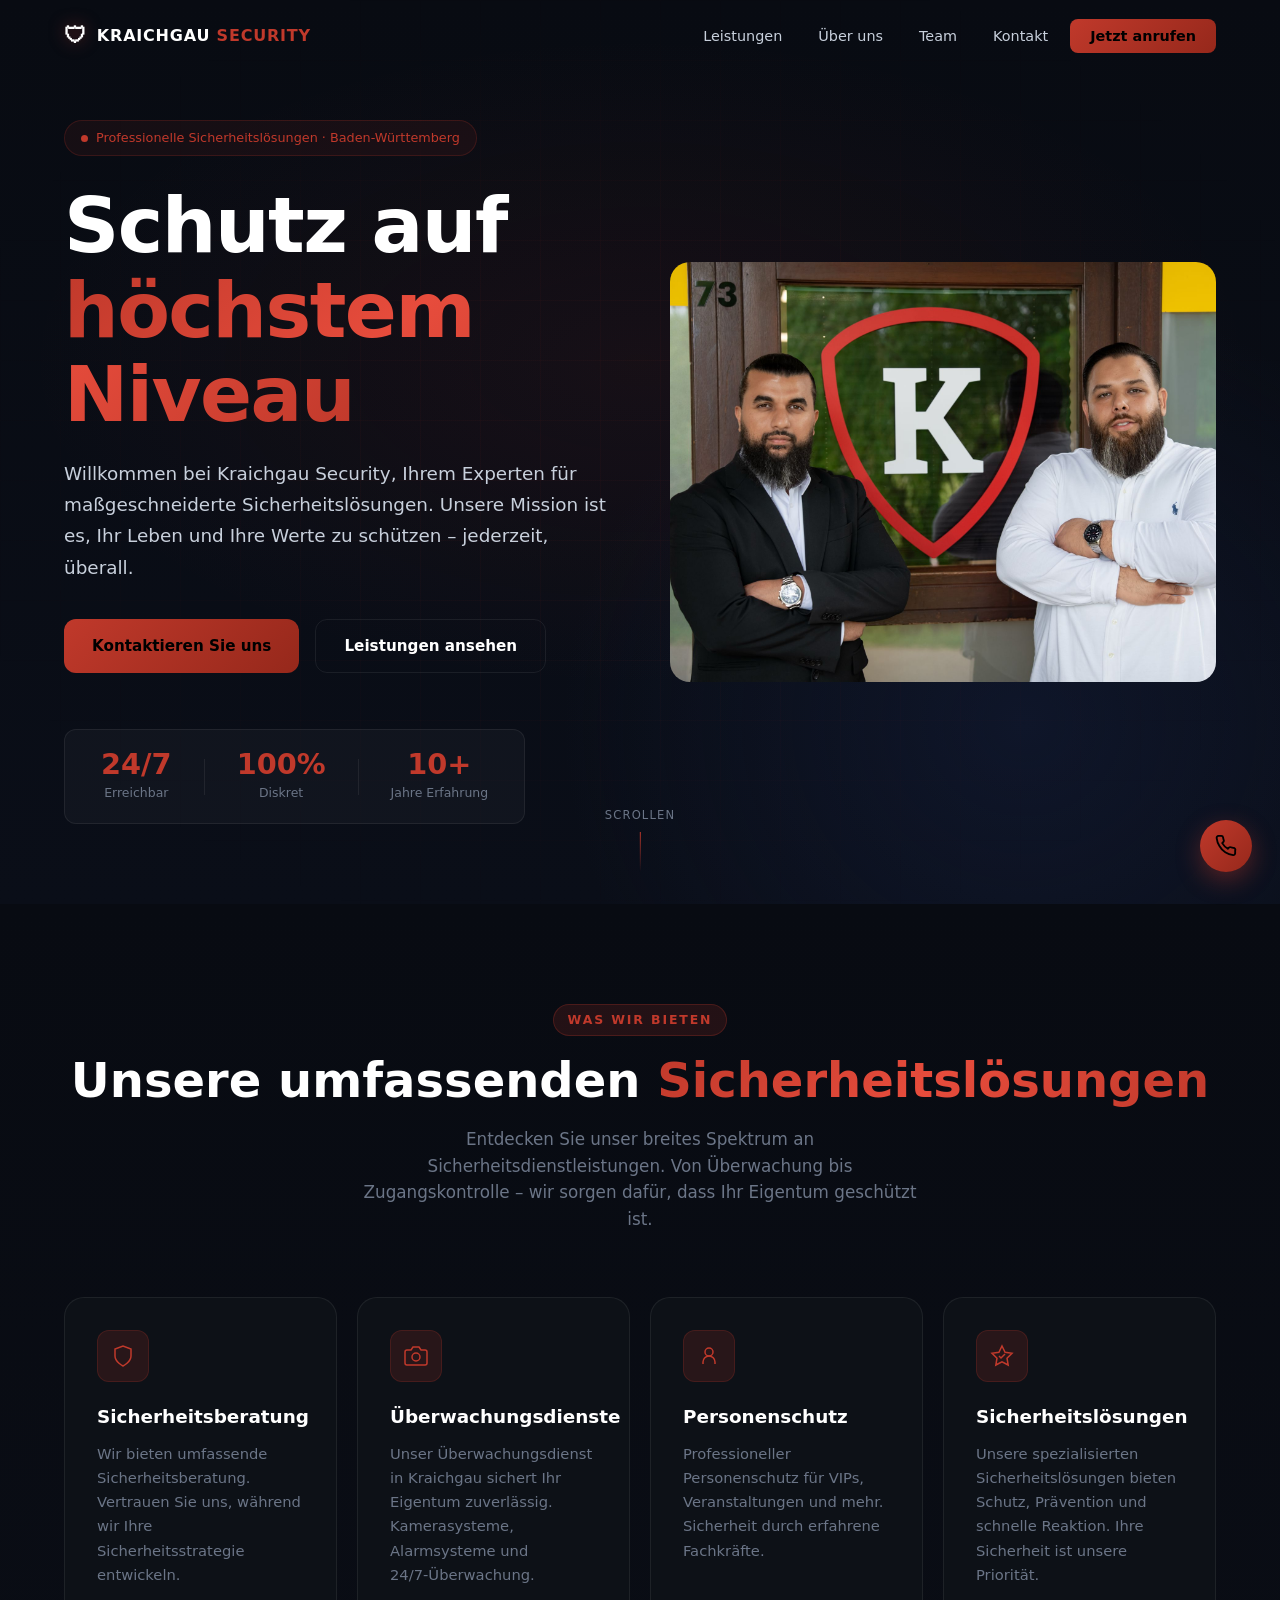
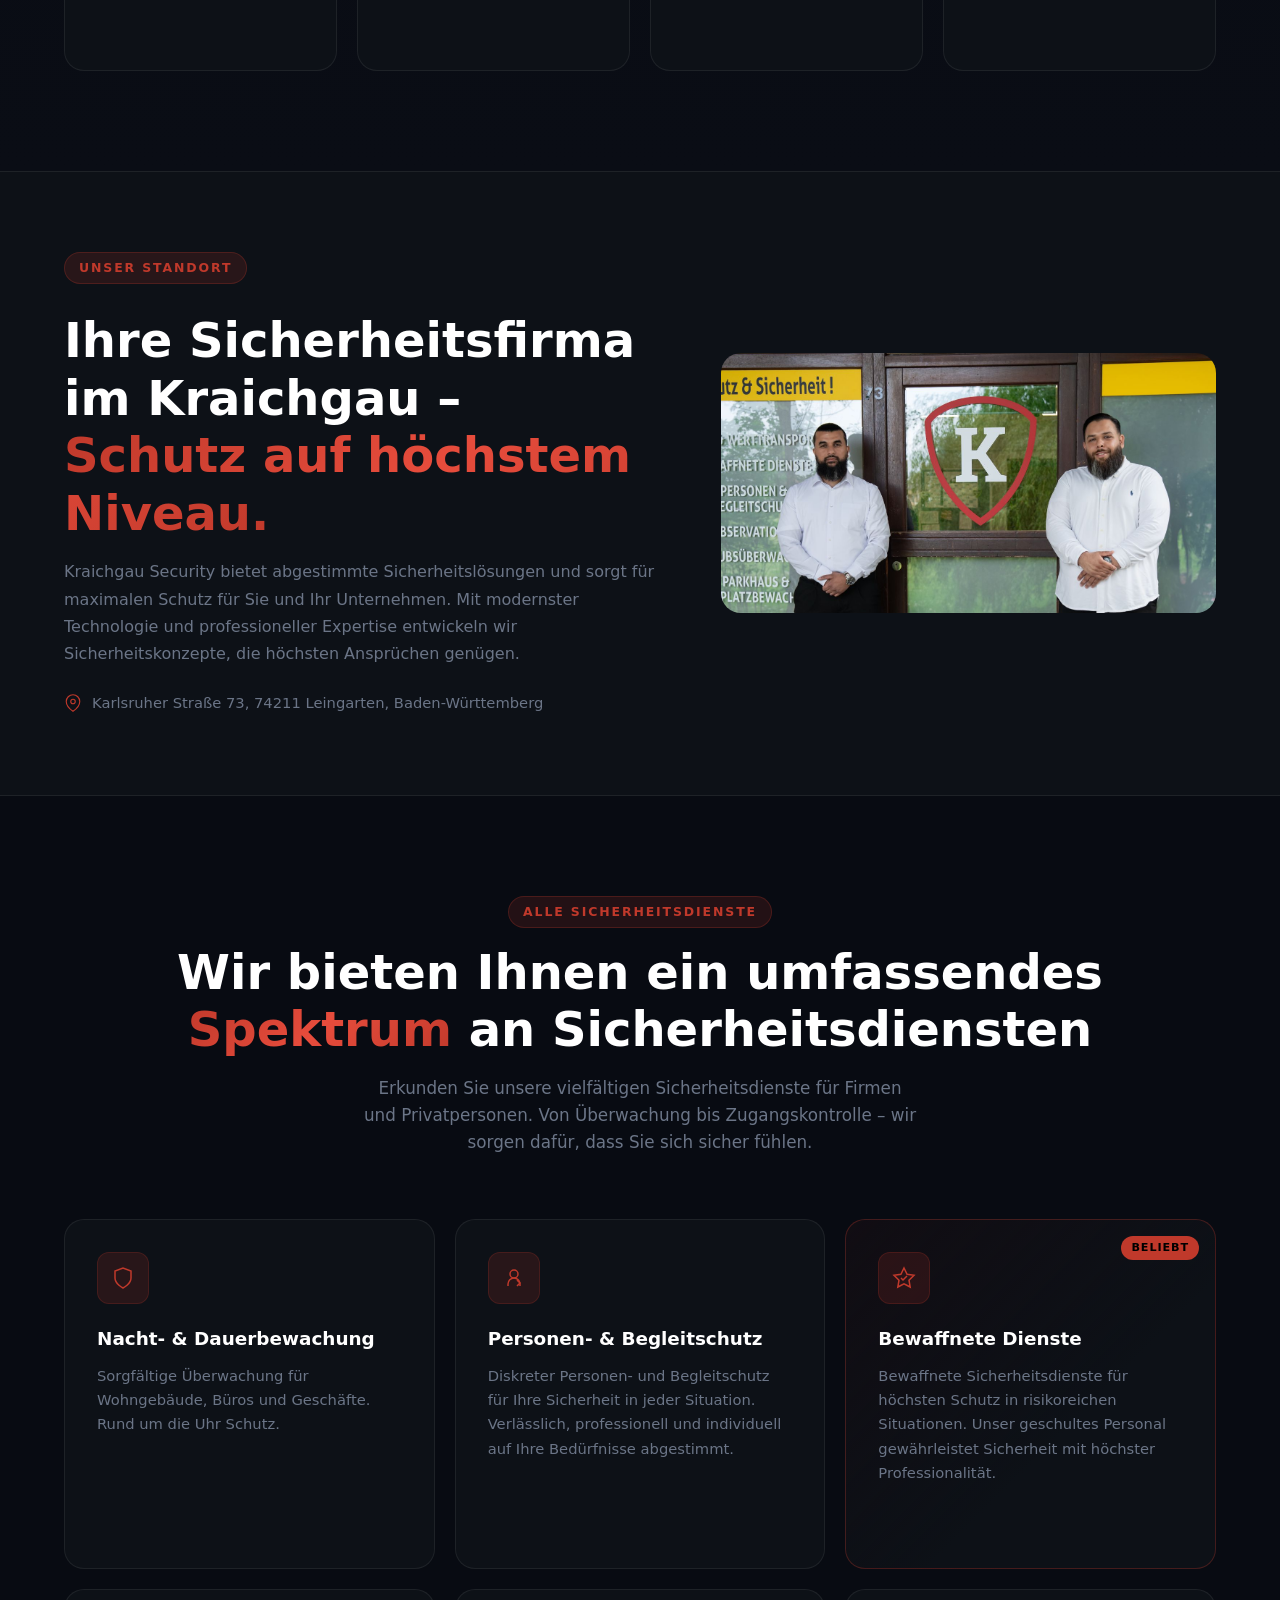
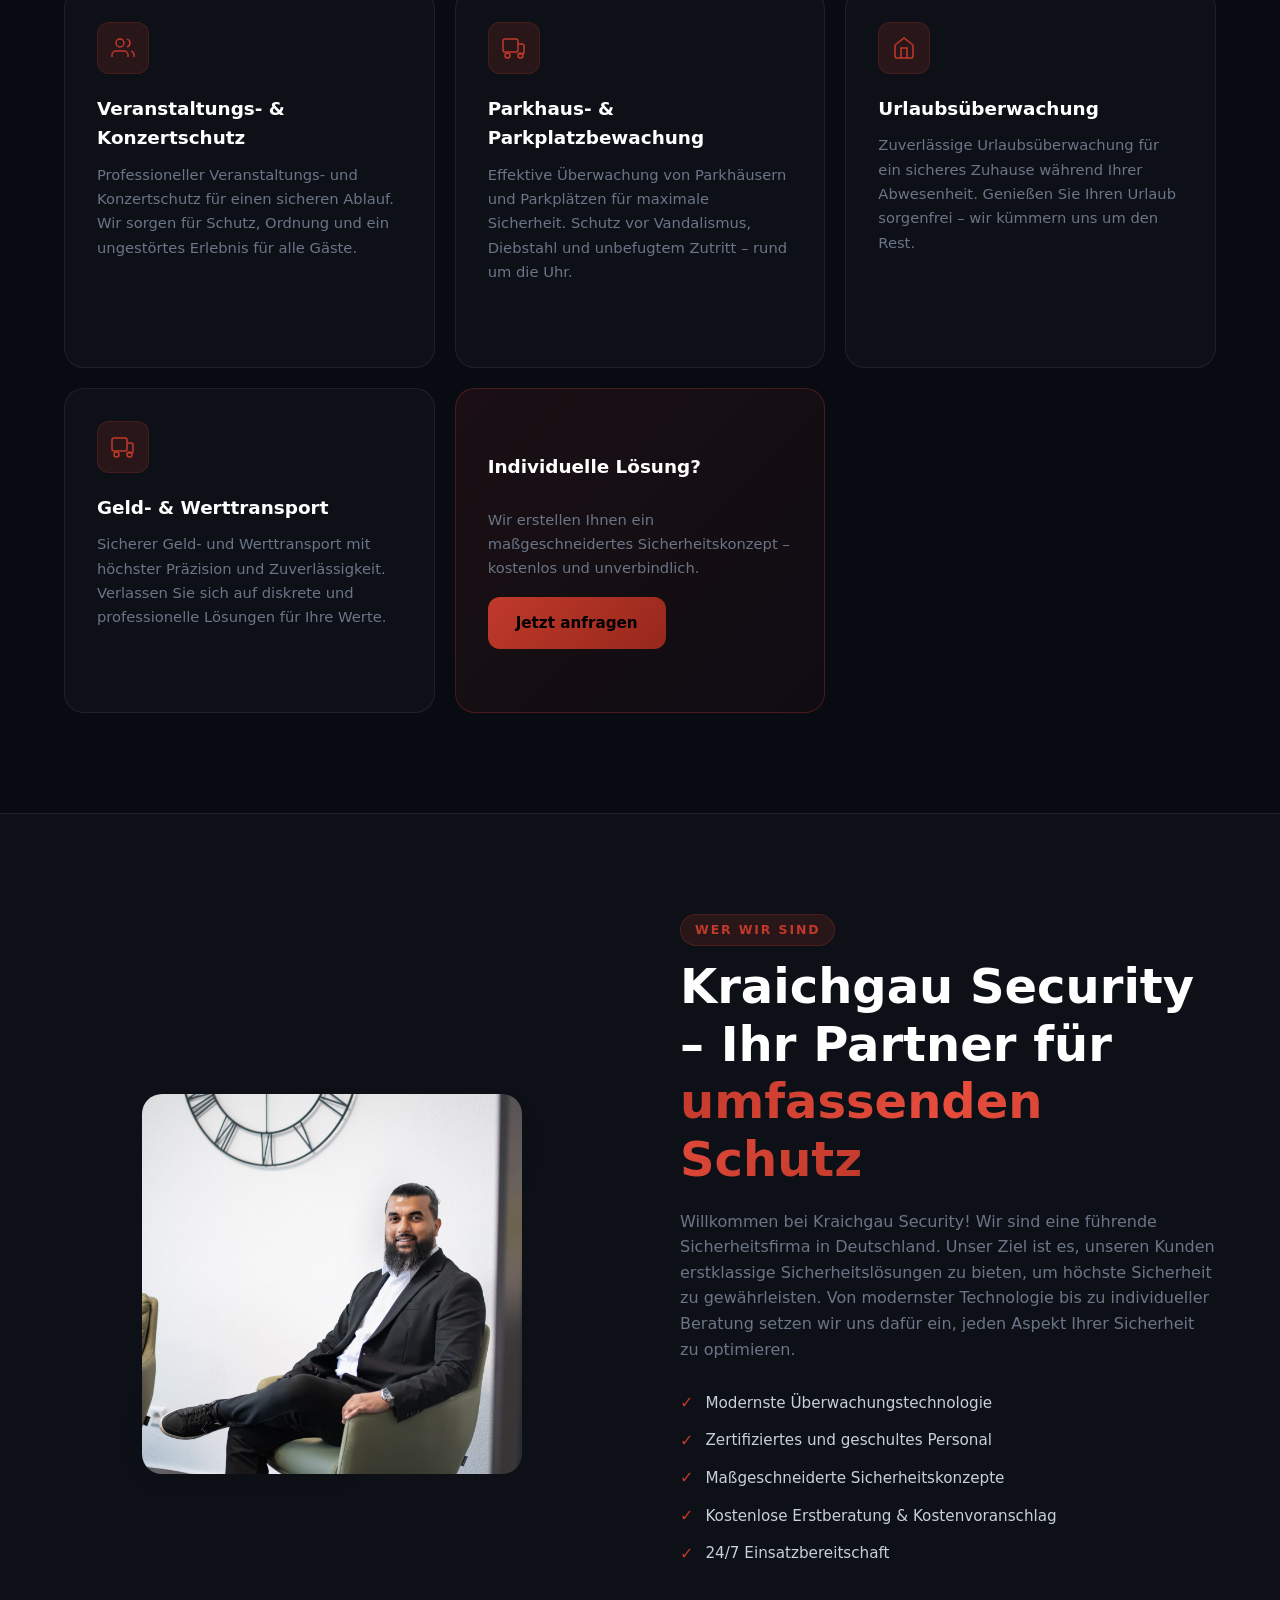
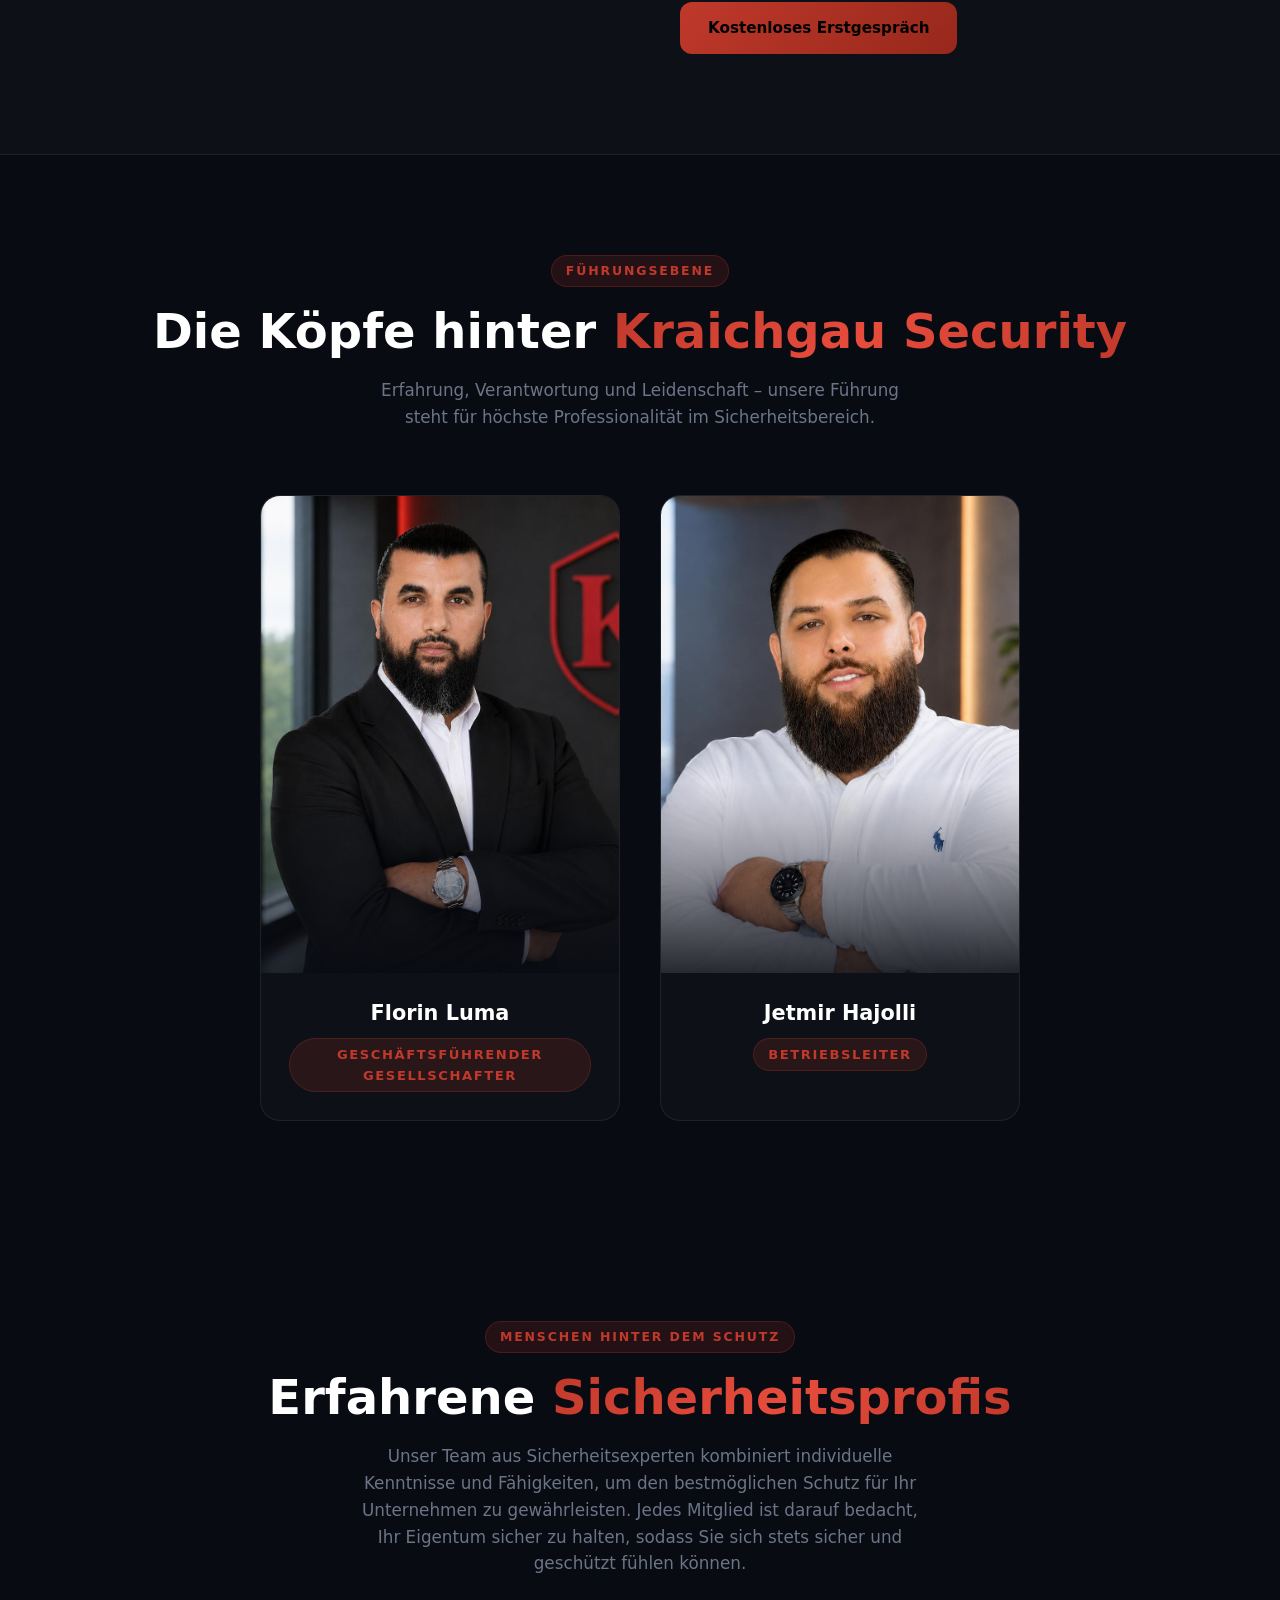
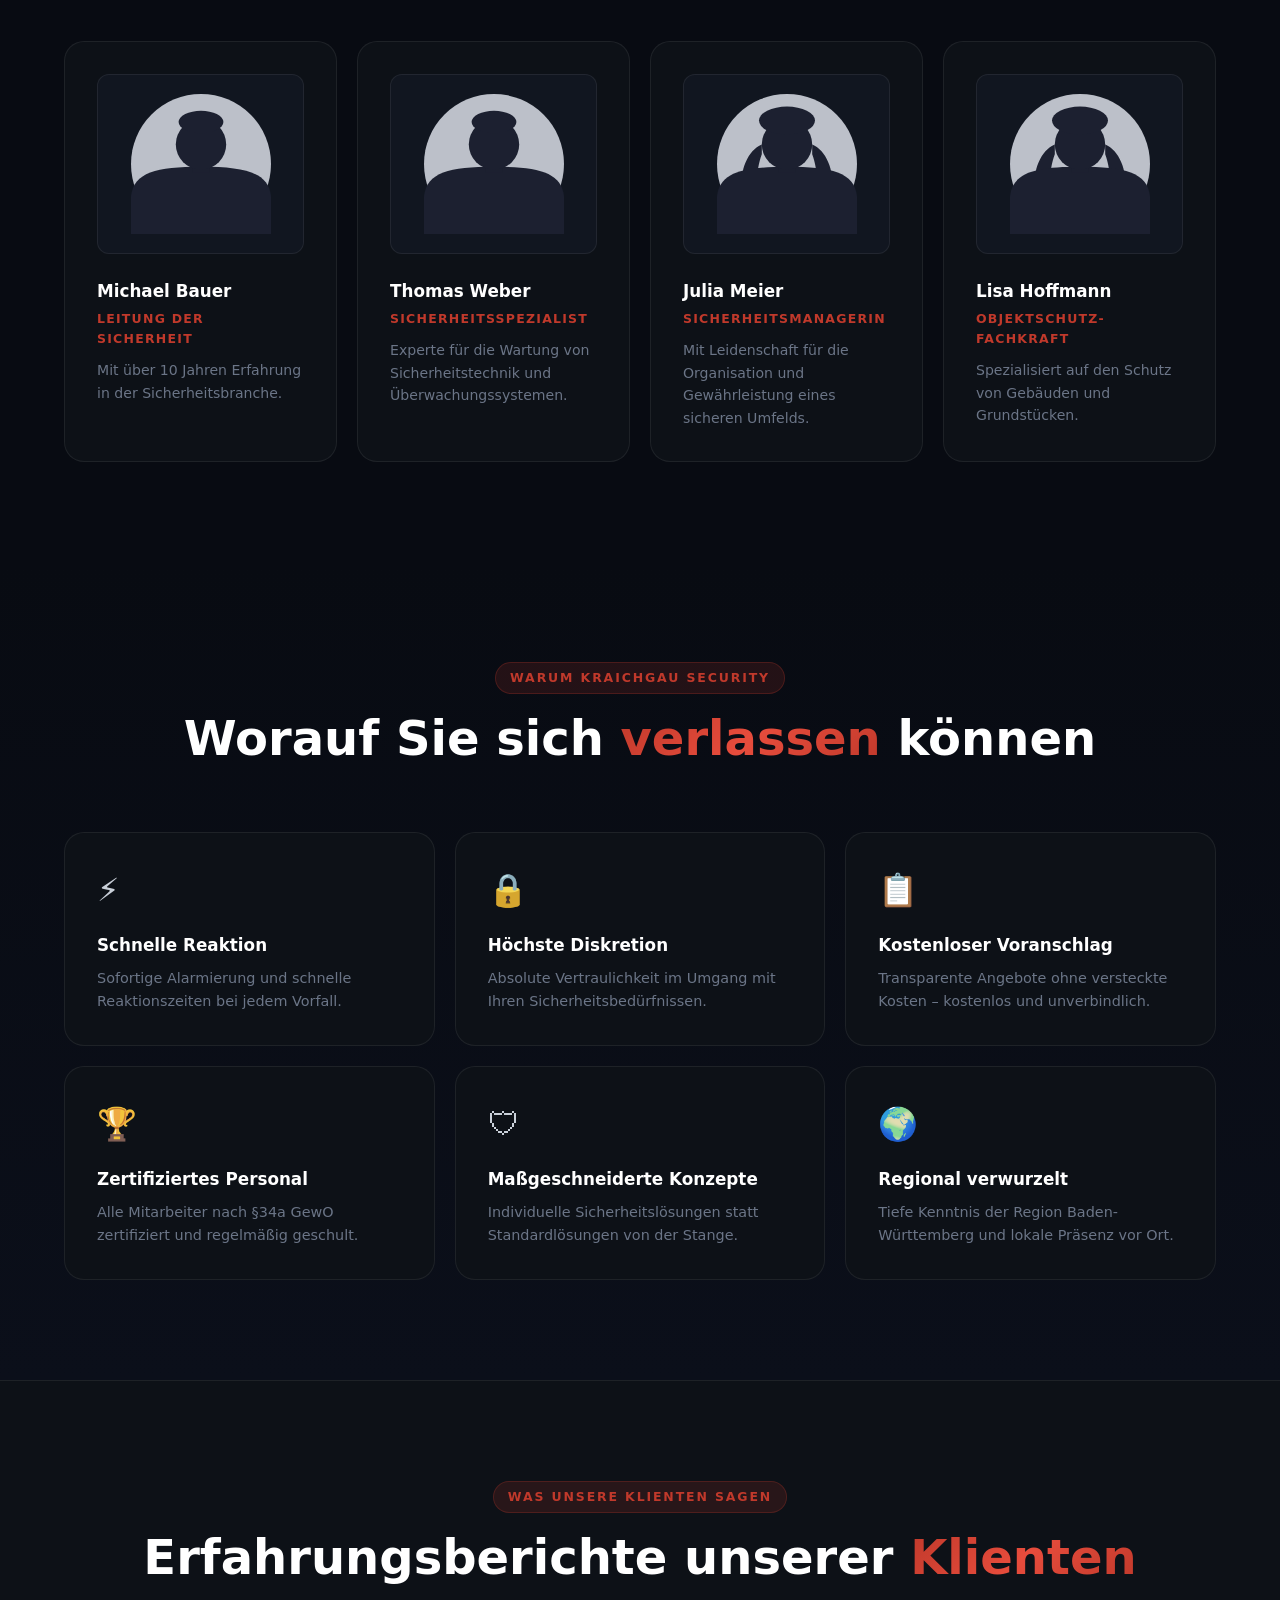
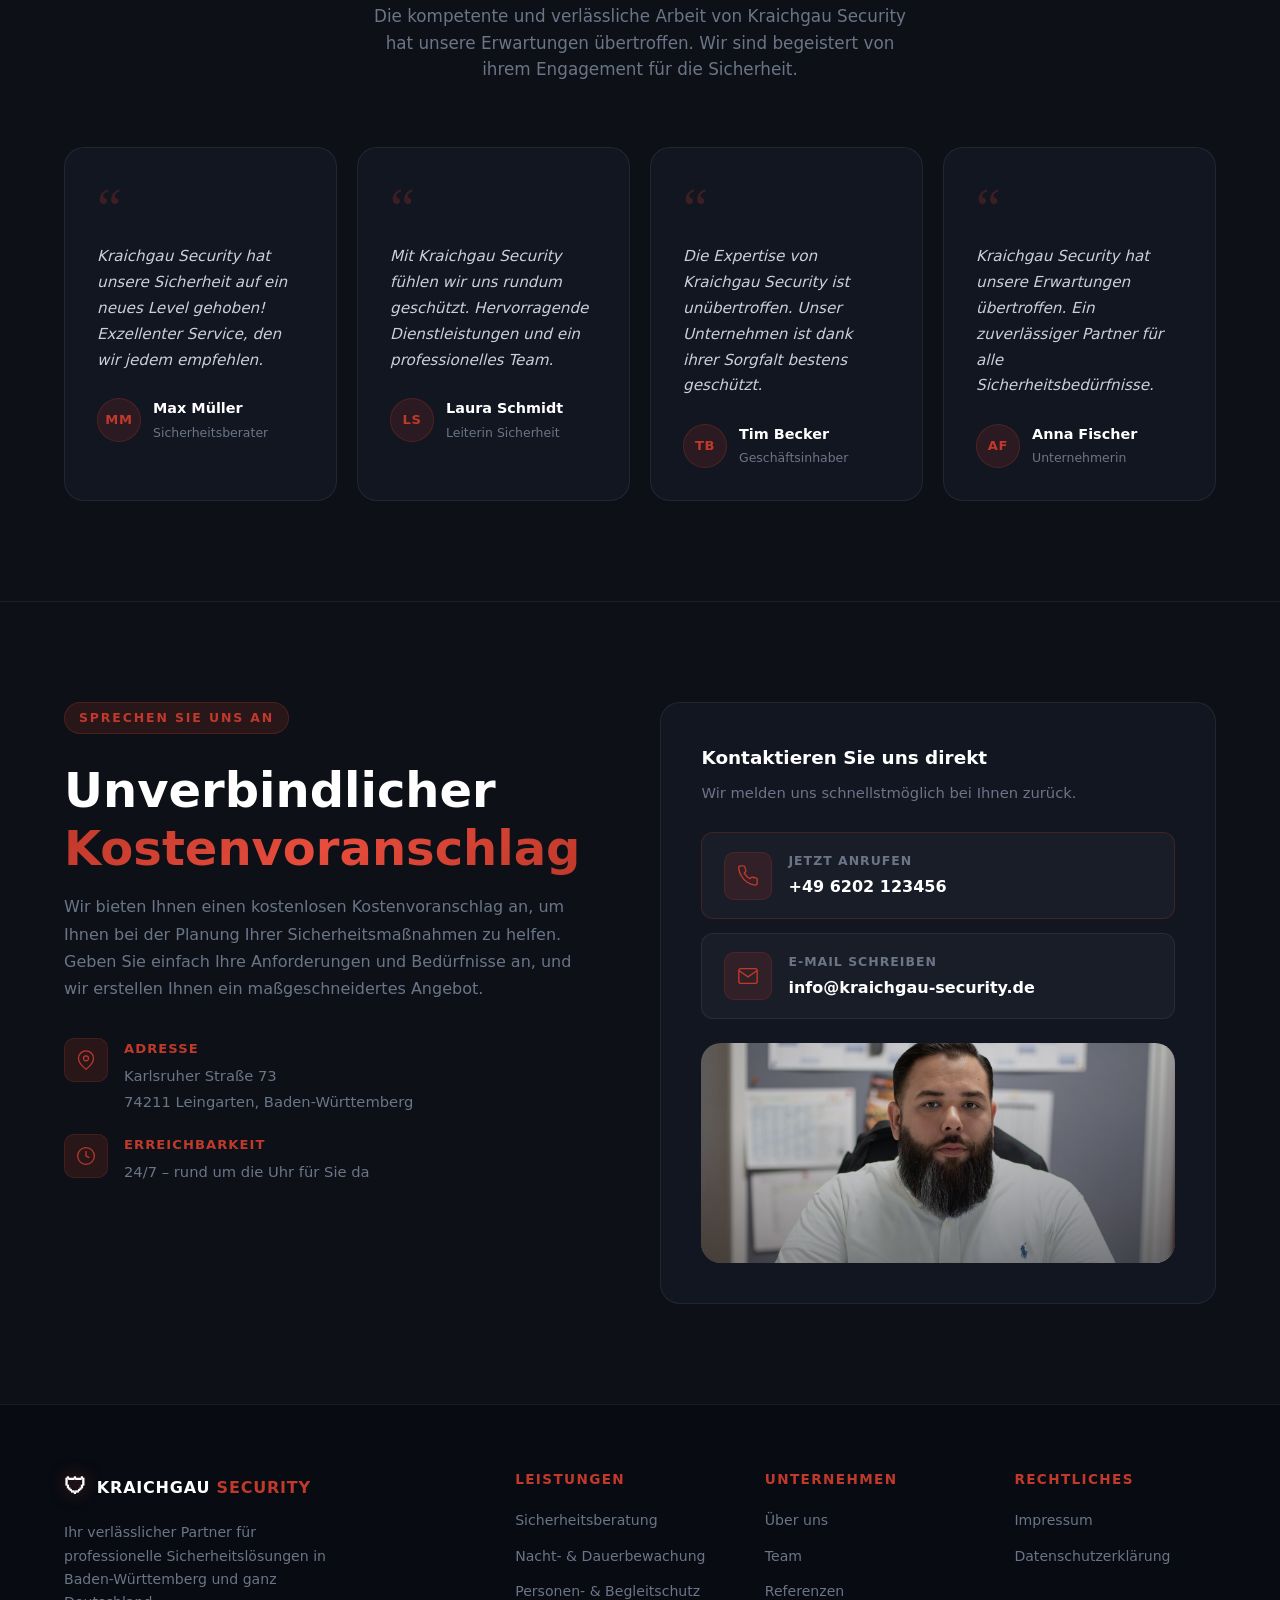
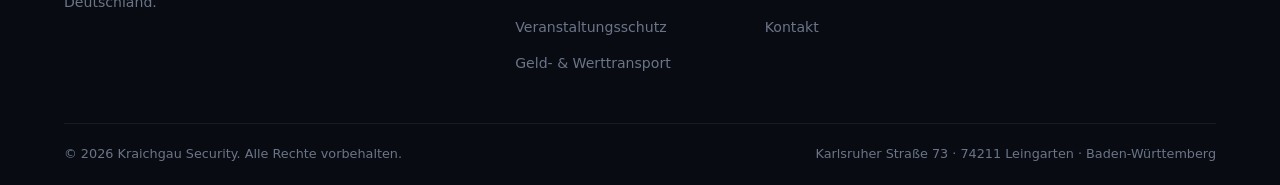
==== index.html @ 7a4d7d19 "Führungsebene-Sektion mit Fotos von Florin Luma und Jetmir Hajolli hinzugefügt Neue Sektion zwischen" ====
<!DOCTYPE html>
<html lang="de">
<head>
  <meta charset="UTF-8" />
  <meta name="viewport" content="width=device-width, initial-scale=1.0" />
  <meta name="description" content="Kraichgau Security – Schutz auf höchstem Niveau. Professionelle Sicherheitslösungen für Unternehmen, Privatpersonen und öffentliche Einrichtungen in Baden-Württemberg." />
  <title>Kraichgau Security | Schutz auf höchstem Niveau</title>
  <link rel="stylesheet" href="style.css?v=2" />
</head>
<body>

  <!-- NAV -->
  <nav id="navbar">
    <div class="nav-inner">
      <a href="#hero" class="logo">
        <span class="logo-icon">🛡</span>
        <span class="logo-text">KRAICHGAU <strong>SECURITY</strong></span>
      </a>
      <ul class="nav-links">
        <li><a href="#leistungen">Leistungen</a></li>
        <li><a href="#ueber">Über uns</a></li>
        <li><a href="#team">Team</a></li>
        <li><a href="#kontakt">Kontakt</a></li>
        <li><a href="tel:+496202123456" class="nav-cta">Jetzt anrufen</a></li>
      </ul>
      <button class="burger" id="burger" aria-label="Menü öffnen">
        <span></span><span></span><span></span>
      </button>
    </div>
    <div class="mobile-menu" id="mobileMenu">
      <a href="#leistungen">Leistungen</a>
      <a href="#ueber">Über uns</a>
      <a href="#team">Team</a>
      <a href="#kontakt">Kontakt</a>
      <a href="tel:+496202123456" class="nav-cta">Jetzt anrufen</a>
    </div>
  </nav>

  <!-- HERO -->
  <section id="hero">
    <div class="hero-bg">
      <div class="hero-overlay"></div>
      <div class="hero-grid"></div>
    </div>
    <div class="hero-layout">
      <div class="hero-content">
        <div class="hero-badge">
          <span class="badge-dot"></span>
          Professionelle Sicherheitslösungen · Baden-Württemberg
        </div>
        <h1>Schutz auf<br /><span class="gradient-text">höchstem Niveau</span></h1>
        <p class="hero-sub">
          Willkommen bei Kraichgau Security, Ihrem Experten für maßgeschneiderte Sicherheitslösungen.
          Unsere Mission ist es, Ihr Leben und Ihre Werte zu schützen – jederzeit, überall.
        </p>
        <div class="hero-buttons">
          <a href="tel:+496202123456" class="btn-primary">Kontaktieren Sie uns</a>
          <a href="#leistungen" class="btn-ghost">Leistungen ansehen</a>
        </div>
        <div class="hero-stats">
          <div class="stat">
            <span class="stat-num">24/7</span>
            <span class="stat-label">Erreichbar</span>
          </div>
          <div class="stat-divider"></div>
          <div class="stat">
            <span class="stat-num">100%</span>
            <span class="stat-label">Diskret</span>
          </div>
          <div class="stat-divider"></div>
          <div class="stat">
            <span class="stat-num">10+</span>
            <span class="stat-label">Jahre Erfahrung</span>
          </div>
        </div>
      </div>
      <div class="hero-visual">
        <div class="hero-img-frame">
          <img src="bilder/WhatsApp%20Image%202026-05-30%20at%2012.42.10.jpeg" alt="Kraichgau Security Geschäftsführer" class="hero-img-real">
        </div>
      </div>
    </div>
    <div class="scroll-indicator">
      <span>Scrollen</span>
      <div class="scroll-line"></div>
    </div>
  </section>

  <!-- LEISTUNGEN ÜBERSICHT -->
  <section id="leistungen">
    <div class="container">
      <div class="section-header">
        <span class="section-tag">Was wir bieten</span>
        <h2>Unsere umfassenden <span class="gradient-text">Sicherheitslösungen</span></h2>
        <p>Entdecken Sie unser breites Spektrum an Sicherheitsdienstleistungen. Von Überwachung bis Zugangskontrolle – wir sorgen dafür, dass Ihr Eigentum geschützt ist.</p>
      </div>
      <div class="services-grid services-grid-4">

        <div class="service-card" data-delay="0">
          <div class="service-icon-wrap">
            <svg viewBox="0 0 24 24" fill="none" stroke="currentColor" stroke-width="1.5"><path d="M12 22s8-4 8-10V5l-8-3-8 3v7c0 6 8 10 8 10z"/></svg>
          </div>
          <h3>Sicherheitsberatung</h3>
          <p>Wir bieten umfassende Sicherheitsberatung. Vertrauen Sie uns, während wir Ihre Sicherheitsstrategie entwickeln.</p>
          <div class="service-arrow">→</div>
        </div>

        <div class="service-card" data-delay="100">
          <div class="service-icon-wrap">
            <svg viewBox="0 0 24 24" fill="none" stroke="currentColor" stroke-width="1.5"><path d="M23 19a2 2 0 01-2 2H3a2 2 0 01-2-2V8a2 2 0 012-2h4l2-3h6l2 3h4a2 2 0 012 2z"/><circle cx="12" cy="13" r="4"/></svg>
          </div>
          <h3>Überwachungsdienste</h3>
          <p>Unser Überwachungsdienst in Kraichgau sichert Ihr Eigentum zuverlässig. Kamerasysteme, Alarmsysteme und 24/7-Überwachung.</p>
          <div class="service-arrow">→</div>
        </div>

        <div class="service-card" data-delay="200">
          <div class="service-icon-wrap">
            <svg viewBox="0 0 24 24" fill="none" stroke="currentColor" stroke-width="1.5"><circle cx="12" cy="8" r="4"/><path d="M6 20v-2a6 6 0 0112 0v2"/></svg>
          </div>
          <h3>Personenschutz</h3>
          <p>Professioneller Personenschutz für VIPs, Veranstaltungen und mehr. Sicherheit durch erfahrene Fachkräfte.</p>
          <div class="service-arrow">→</div>
        </div>

        <div class="service-card" data-delay="300">
          <div class="service-icon-wrap">
            <svg viewBox="0 0 24 24" fill="none" stroke="currentColor" stroke-width="1.5"><path d="M9 12l2 2 4-4"/><path d="M12 2l3.09 6.26L22 9.27l-5 4.87 1.18 6.88L12 17.77l-6.18 3.25L7 14.14 2 9.27l6.91-1.01L12 2z"/></svg>
          </div>
          <h3>Sicherheitslösungen</h3>
          <p>Unsere spezialisierten Sicherheitslösungen bieten Schutz, Prävention und schnelle Reaktion. Ihre Sicherheit ist unsere Priorität.</p>
          <div class="service-arrow">→</div>
        </div>

      </div>
    </div>
  </section>

  <!-- KRAICHGAU BANNER -->
  <section id="kraichgau-info">
    <div class="container">
      <div class="kraichgau-banner">
        <div class="kraichgau-banner-text">
          <span class="section-tag">Unser Standort</span>
          <h2>Ihre Sicherheitsfirma im Kraichgau –<br /><span class="gradient-text">Schutz auf höchstem Niveau.</span></h2>
          <p>Kraichgau Security bietet abgestimmte Sicherheitslösungen und sorgt für maximalen Schutz für Sie und Ihr Unternehmen. Mit modernster Technologie und professioneller Expertise entwickeln wir Sicherheitskonzepte, die höchsten Ansprüchen genügen.</p>
          <div class="banner-address">
            <svg viewBox="0 0 24 24" fill="none" stroke="currentColor" stroke-width="1.5"><path d="M21 10c0 7-9 13-9 13s-9-6-9-13a9 9 0 0118 0z"/><circle cx="12" cy="10" r="3"/></svg>
            <span>Karlsruher Straße 73, 74211 Leingarten, Baden-Württemberg</span>
          </div>
        </div>
        <div class="banner-img-frame">
          <img src="bilder/WhatsApp%20Image%202026-05-30%20at%2012.42.11%20(3).jpeg" alt="Kraichgau Security Büro Leingarten" class="banner-img-real">
        </div>
      </div>
    </div>
  </section>

  <!-- ALLE DIENSTLEISTUNGEN -->
  <section id="dienstleistungen">
    <div class="container">
      <div class="section-header">
        <span class="section-tag">Alle Sicherheitsdienste</span>
        <h2>Wir bieten Ihnen ein umfassendes <span class="gradient-text">Spektrum</span> an Sicherheitsdiensten</h2>
        <p>Erkunden Sie unsere vielfältigen Sicherheitsdienste für Firmen und Privatpersonen. Von Überwachung bis Zugangskontrolle – wir sorgen dafür, dass Sie sich sicher fühlen.</p>
      </div>
      <div class="services-grid">

        <div class="service-card" data-delay="0">
          <div class="service-icon-wrap">
            <svg viewBox="0 0 24 24" fill="none" stroke="currentColor" stroke-width="1.5"><path d="M12 22s8-4 8-10V5l-8-3-8 3v7c0 6 8 10 8 10z"/></svg>
          </div>
          <h3>Nacht- &amp; Dauerbewachung</h3>
          <p>Sorgfältige Überwachung für Wohngebäude, Büros und Geschäfte. Rund um die Uhr Schutz.</p>
          <div class="service-arrow">→</div>
        </div>

        <div class="service-card" data-delay="100">
          <div class="service-icon-wrap">
            <svg viewBox="0 0 24 24" fill="none" stroke="currentColor" stroke-width="1.5"><circle cx="12" cy="8" r="4"/><path d="M6 20v-2a6 6 0 0112 0v2"/><path d="M15 14l3 3-3 3"/></svg>
          </div>
          <h3>Personen- &amp; Begleitschutz</h3>
          <p>Diskreter Personen- und Begleitschutz für Ihre Sicherheit in jeder Situation. Verlässlich, professionell und individuell auf Ihre Bedürfnisse abgestimmt.</p>
          <div class="service-arrow">→</div>
        </div>

        <div class="service-card featured" data-delay="200">
          <div class="featured-badge">Beliebt</div>
          <div class="service-icon-wrap">
            <svg viewBox="0 0 24 24" fill="none" stroke="currentColor" stroke-width="1.5"><path d="M9 12l2 2 4-4"/><path d="M12 2l3.09 6.26L22 9.27l-5 4.87 1.18 6.88L12 17.77l-6.18 3.25L7 14.14 2 9.27l6.91-1.01L12 2z"/></svg>
          </div>
          <h3>Bewaffnete Dienste</h3>
          <p>Bewaffnete Sicherheitsdienste für höchsten Schutz in risikoreichen Situationen. Unser geschultes Personal gewährleistet Sicherheit mit höchster Professionalität.</p>
          <div class="service-arrow">→</div>
        </div>

        <div class="service-card" data-delay="300">
          <div class="service-icon-wrap">
            <svg viewBox="0 0 24 24" fill="none" stroke="currentColor" stroke-width="1.5"><path d="M17 21v-2a4 4 0 00-4-4H5a4 4 0 00-4 4v2"/><circle cx="9" cy="7" r="4"/><path d="M23 21v-2a4 4 0 00-3-3.87"/><path d="M16 3.13a4 4 0 010 7.75"/></svg>
          </div>
          <h3>Veranstaltungs- &amp; Konzertschutz</h3>
          <p>Professioneller Veranstaltungs- und Konzertschutz für einen sicheren Ablauf. Wir sorgen für Schutz, Ordnung und ein ungestörtes Erlebnis für alle Gäste.</p>
          <div class="service-arrow">→</div>
        </div>

        <div class="service-card" data-delay="400">
          <div class="service-icon-wrap">
            <svg viewBox="0 0 24 24" fill="none" stroke="currentColor" stroke-width="1.5"><rect x="1" y="3" width="15" height="13" rx="2"/><path d="M16 8h4a2 2 0 012 2v6a2 2 0 01-2 2h-4"/><circle cx="5.5" cy="19.5" r="2.5"/><circle cx="18.5" cy="19.5" r="2.5"/></svg>
          </div>
          <h3>Parkhaus- &amp; Parkplatzbewachung</h3>
          <p>Effektive Überwachung von Parkhäusern und Parkplätzen für maximale Sicherheit. Schutz vor Vandalismus, Diebstahl und unbefugtem Zutritt – rund um die Uhr.</p>
          <div class="service-arrow">→</div>
        </div>

        <div class="service-card" data-delay="500">
          <div class="service-icon-wrap">
            <svg viewBox="0 0 24 24" fill="none" stroke="currentColor" stroke-width="1.5"><path d="M3 9l9-7 9 7v11a2 2 0 01-2 2H5a2 2 0 01-2-2z"/><polyline points="9 22 9 12 15 12 15 22"/></svg>
          </div>
          <h3>Urlaubsüberwachung</h3>
          <p>Zuverlässige Urlaubsüberwachung für ein sicheres Zuhause während Ihrer Abwesenheit. Genießen Sie Ihren Urlaub sorgenfrei – wir kümmern uns um den Rest.</p>
          <div class="service-arrow">→</div>
        </div>

        <div class="service-card" data-delay="600">
          <div class="service-icon-wrap">
            <svg viewBox="0 0 24 24" fill="none" stroke="currentColor" stroke-width="1.5"><rect x="1" y="3" width="15" height="13" rx="2"/><path d="M16 8h4a2 2 0 012 2v6a2 2 0 01-2 2h-4"/><circle cx="5.5" cy="19.5" r="2.5"/><circle cx="18.5" cy="19.5" r="2.5"/></svg>
          </div>
          <h3>Geld- &amp; Werttransport</h3>
          <p>Sicherer Geld- und Werttransport mit höchster Präzision und Zuverlässigkeit. Verlassen Sie sich auf diskrete und professionelle Lösungen für Ihre Werte.</p>
          <div class="service-arrow">→</div>
        </div>

        <div class="service-card cta-card" data-delay="700">
          <h3>Individuelle Lösung?</h3>
          <p>Wir erstellen Ihnen ein maßgeschneidertes Sicherheitskonzept – kostenlos und unverbindlich.</p>
          <a href="tel:+496202123456" class="btn-primary">Jetzt anfragen</a>
        </div>

      </div>
    </div>
  </section>

  <!-- ÜBER UNS -->
  <section id="ueber">
    <div class="container">
      <div class="ueber-grid">
        <div class="ueber-visual">
          <div class="ueber-img-wrap">
            <div class="ueber-img-frame">
              <img src="bilder/WhatsApp%20Image%202026-05-30%20at%2012.42.11.jpeg" alt="Kraichgau Security Geschäftsführer" class="ueber-img-real">
            </div>
            <div class="ueber-tag-1">✓ DSGVO-konform</div>
            <div class="ueber-tag-2">✓ Zertifiziertes Personal</div>
          </div>
        </div>
        <div class="ueber-text">
          <span class="section-tag">Wer wir sind</span>
          <h2>Kraichgau Security – Ihr Partner für <span class="gradient-text">umfassenden Schutz</span></h2>
          <p>Willkommen bei Kraichgau Security! Wir sind eine führende Sicherheitsfirma in Deutschland. Unser Ziel ist es, unseren Kunden erstklassige Sicherheitslösungen zu bieten, um höchste Sicherheit zu gewährleisten. Von modernster Technologie bis zu individueller Beratung setzen wir uns dafür ein, jeden Aspekt Ihrer Sicherheit zu optimieren.</p>
          <ul class="ueber-list">
            <li><span class="check">✓</span> Modernste Überwachungstechnologie</li>
            <li><span class="check">✓</span> Zertifiziertes und geschultes Personal</li>
            <li><span class="check">✓</span> Maßgeschneiderte Sicherheitskonzepte</li>
            <li><span class="check">✓</span> Kostenlose Erstberatung &amp; Kostenvoranschlag</li>
            <li><span class="check">✓</span> 24/7 Einsatzbereitschaft</li>
          </ul>
          <a href="tel:+496202123456" class="btn-primary">Kostenloses Erstgespräch</a>
        </div>
      </div>
    </div>
  </section>

  <!-- FÜHRUNGSEBENE -->
  <section id="fuehrung">
    <div class="container">
      <div class="section-header">
        <span class="section-tag">Führungsebene</span>
        <h2>Die Köpfe hinter <span class="gradient-text">Kraichgau Security</span></h2>
        <p>Erfahrung, Verantwortung und Leidenschaft – unsere Führung steht für höchste Professionalität im Sicherheitsbereich.</p>
      </div>
      <div class="fuehrung-grid">

        <div class="fuehrung-card">
          <div class="fuehrung-photo-wrap">
            <img src="bilder/Gesch%C3%A4ftf%C3%BChrender%20geselllschafter%20Florin%20Luma.jpeg" alt="Florin Luma – Geschäftsführender Gesellschafter" class="fuehrung-photo">
          </div>
          <div class="fuehrung-info">
            <h3>Florin Luma</h3>
            <span class="fuehrung-role">Geschäftsführender Gesellschafter</span>
          </div>
        </div>

        <div class="fuehrung-card">
          <div class="fuehrung-photo-wrap">
            <img src="bilder/Betriebsleiter%20Jetmir.jpeg" alt="Jetmir Hajolli – Betriebsleiter" class="fuehrung-photo">
          </div>
          <div class="fuehrung-info">
            <h3>Jetmir Hajolli</h3>
            <span class="fuehrung-role">Betriebsleiter</span>
          </div>
        </div>

      </div>
    </div>
  </section>

  <!-- TEAM -->
  <section id="team">
    <div class="container">
      <div class="section-header">
        <span class="section-tag">Menschen hinter dem Schutz</span>
        <h2>Erfahrene <span class="gradient-text">Sicherheitsprofis</span></h2>
        <p>Unser Team aus Sicherheitsexperten kombiniert individuelle Kenntnisse und Fähigkeiten, um den bestmöglichen Schutz für Ihr Unternehmen zu gewährleisten. Jedes Mitglied ist darauf bedacht, Ihr Eigentum sicher zu halten, sodass Sie sich stets sicher und geschützt fühlen können.</p>
      </div>
      <div class="team-grid">

        <div class="team-card">
          <div class="team-photo-wrap">
            <div class="team-wc-avatar">
              <svg viewBox="0 0 100 100" xmlns="http://www.w3.org/2000/svg">
                <circle cx="50" cy="50" r="50" fill="#bcc0c9"/>
                <path d="M0,100 L0,73 C2,56 18,52 50,52 C82,52 98,56 100,73 L100,100Z" fill="#1c2030"/>
                <rect x="44" y="44" width="12" height="12" fill="#1c2030"/>
                <circle cx="50" cy="36" r="18" fill="#1c2030"/>
                <ellipse cx="50" cy="20" rx="16" ry="8" fill="#1c2030"/>
              </svg>
            </div>
          </div>
          <div class="team-info">
            <h4>Michael Bauer</h4>
            <span class="team-role">Leitung der Sicherheit</span>
            <p>Mit über 10 Jahren Erfahrung in der Sicherheitsbranche.</p>
          </div>
        </div>

        <div class="team-card">
          <div class="team-photo-wrap">
            <div class="team-wc-avatar">
              <svg viewBox="0 0 100 100" xmlns="http://www.w3.org/2000/svg">
                <circle cx="50" cy="50" r="50" fill="#bcc0c9"/>
                <path d="M0,100 L0,73 C2,56 18,52 50,52 C82,52 98,56 100,73 L100,100Z" fill="#1c2030"/>
                <rect x="44" y="44" width="12" height="12" fill="#1c2030"/>
                <circle cx="50" cy="36" r="18" fill="#1c2030"/>
                <ellipse cx="50" cy="20" rx="16" ry="8" fill="#1c2030"/>
              </svg>
            </div>
          </div>
          <div class="team-info">
            <h4>Thomas Weber</h4>
            <span class="team-role">Sicherheitsspezialist</span>
            <p>Experte für die Wartung von Sicherheitstechnik und Überwachungssystemen.</p>
          </div>
        </div>

        <div class="team-card">
          <div class="team-photo-wrap">
            <div class="team-wc-avatar">
              <svg viewBox="0 0 100 100" xmlns="http://www.w3.org/2000/svg">
                <circle cx="50" cy="50" r="50" fill="#bcc0c9"/>
                <path d="M32,36 C22,40 16,55 18,68 L28,68 C28,58 30,48 32,43Z" fill="#1c2030"/>
                <path d="M68,36 C78,40 84,55 82,68 L72,68 C72,58 70,48 68,43Z" fill="#1c2030"/>
                <path d="M0,100 L0,73 C2,56 18,52 50,52 C82,52 98,56 100,73 L100,100Z" fill="#1c2030"/>
                <rect x="44" y="44" width="12" height="12" fill="#1c2030"/>
                <circle cx="50" cy="36" r="18" fill="#1c2030"/>
                <ellipse cx="50" cy="19" rx="20" ry="10" fill="#1c2030"/>
              </svg>
            </div>
          </div>
          <div class="team-info">
            <h4>Julia Meier</h4>
            <span class="team-role">Sicherheitsmanagerin</span>
            <p>Mit Leidenschaft für die Organisation und Gewährleistung eines sicheren Umfelds.</p>
          </div>
        </div>

        <div class="team-card">
          <div class="team-photo-wrap">
            <div class="team-wc-avatar">
              <svg viewBox="0 0 100 100" xmlns="http://www.w3.org/2000/svg">
                <circle cx="50" cy="50" r="50" fill="#bcc0c9"/>
                <path d="M32,36 C22,40 16,55 18,68 L28,68 C28,58 30,48 32,43Z" fill="#1c2030"/>
                <path d="M68,36 C78,40 84,55 82,68 L72,68 C72,58 70,48 68,43Z" fill="#1c2030"/>
                <path d="M0,100 L0,73 C2,56 18,52 50,52 C82,52 98,56 100,73 L100,100Z" fill="#1c2030"/>
                <rect x="44" y="44" width="12" height="12" fill="#1c2030"/>
                <circle cx="50" cy="36" r="18" fill="#1c2030"/>
                <ellipse cx="50" cy="19" rx="20" ry="10" fill="#1c2030"/>
              </svg>
            </div>
          </div>
          <div class="team-info">
            <h4>Lisa Hoffmann</h4>
            <span class="team-role">Objektschutz-Fachkraft</span>
            <p>Spezialisiert auf den Schutz von Gebäuden und Grundstücken.</p>
          </div>
        </div>

      </div>
    </div>
  </section>

  <!-- WARUM WIR -->
  <section id="vertrauen">
    <div class="container">
      <div class="vertrauen-inner">
        <div class="section-header">
          <span class="section-tag">Warum Kraichgau Security</span>
          <h2>Worauf Sie sich <span class="gradient-text">verlassen</span> können</h2>
        </div>
        <div class="vertrauen-grid">
          <div class="v-item">
            <div class="v-icon">⚡</div>
            <h4>Schnelle Reaktion</h4>
            <p>Sofortige Alarmierung und schnelle Reaktionszeiten bei jedem Vorfall.</p>
          </div>
          <div class="v-item">
            <div class="v-icon">🔒</div>
            <h4>Höchste Diskretion</h4>
            <p>Absolute Vertraulichkeit im Umgang mit Ihren Sicherheitsbedürfnissen.</p>
          </div>
          <div class="v-item">
            <div class="v-icon">📋</div>
            <h4>Kostenloser Voranschlag</h4>
            <p>Transparente Angebote ohne versteckte Kosten – kostenlos und unverbindlich.</p>
          </div>
          <div class="v-item">
            <div class="v-icon">🏆</div>
            <h4>Zertifiziertes Personal</h4>
            <p>Alle Mitarbeiter nach §34a GewO zertifiziert und regelmäßig geschult.</p>
          </div>
          <div class="v-item">
            <div class="v-icon">🛡</div>
            <h4>Maßgeschneiderte Konzepte</h4>
            <p>Individuelle Sicherheitslösungen statt Standardlösungen von der Stange.</p>
          </div>
          <div class="v-item">
            <div class="v-icon">🌍</div>
            <h4>Regional verwurzelt</h4>
            <p>Tiefe Kenntnis der Region Baden-Württemberg und lokale Präsenz vor Ort.</p>
          </div>
        </div>
      </div>
    </div>
  </section>

  <!-- REFERENZEN / TESTIMONIALS -->
  <section id="referenzen">
    <div class="container">
      <div class="section-header">
        <span class="section-tag">Was unsere Klienten sagen</span>
        <h2>Erfahrungsberichte unserer <span class="gradient-text">Klienten</span></h2>
        <p>Die kompetente und verlässliche Arbeit von Kraichgau Security hat unsere Erwartungen übertroffen. Wir sind begeistert von ihrem Engagement für die Sicherheit.</p>
      </div>
      <div class="testimonials-grid">

        <div class="testimonial-card" data-delay="0">
          <div class="testimonial-quote">&ldquo;</div>
          <p class="testimonial-text">Kraichgau Security hat unsere Sicherheit auf ein neues Level gehoben! Exzellenter Service, den wir jedem empfehlen.</p>
          <div class="testimonial-author">
            <div class="testimonial-avatar">MM</div>
            <div>
              <div class="testimonial-name">Max Müller</div>
              <div class="testimonial-role">Sicherheitsberater</div>
            </div>
          </div>
        </div>

        <div class="testimonial-card" data-delay="100">
          <div class="testimonial-quote">&ldquo;</div>
          <p class="testimonial-text">Mit Kraichgau Security fühlen wir uns rundum geschützt. Hervorragende Dienstleistungen und ein professionelles Team.</p>
          <div class="testimonial-author">
            <div class="testimonial-avatar">LS</div>
            <div>
              <div class="testimonial-name">Laura Schmidt</div>
              <div class="testimonial-role">Leiterin Sicherheit</div>
            </div>
          </div>
        </div>

        <div class="testimonial-card" data-delay="200">
          <div class="testimonial-quote">&ldquo;</div>
          <p class="testimonial-text">Die Expertise von Kraichgau Security ist unübertroffen. Unser Unternehmen ist dank ihrer Sorgfalt bestens geschützt.</p>
          <div class="testimonial-author">
            <div class="testimonial-avatar">TB</div>
            <div>
              <div class="testimonial-name">Tim Becker</div>
              <div class="testimonial-role">Geschäftsinhaber</div>
            </div>
          </div>
        </div>

        <div class="testimonial-card" data-delay="300">
          <div class="testimonial-quote">&ldquo;</div>
          <p class="testimonial-text">Kraichgau Security hat unsere Erwartungen übertroffen. Ein zuverlässiger Partner für alle Sicherheitsbedürfnisse.</p>
          <div class="testimonial-author">
            <div class="testimonial-avatar">AF</div>
            <div>
              <div class="testimonial-name">Anna Fischer</div>
              <div class="testimonial-role">Unternehmerin</div>
            </div>
          </div>
        </div>

      </div>
    </div>
  </section>

  <!-- KONTAKT -->
  <section id="kontakt">
    <div class="container">
      <div class="kontakt-grid">
        <div class="kontakt-info">
          <span class="section-tag">Sprechen Sie uns an</span>
          <h2>Unverbindlicher <span class="gradient-text">Kostenvoranschlag</span></h2>
          <p>Wir bieten Ihnen einen kostenlosen Kostenvoranschlag an, um Ihnen bei der Planung Ihrer Sicherheitsmaßnahmen zu helfen. Geben Sie einfach Ihre Anforderungen und Bedürfnisse an, und wir erstellen Ihnen ein maßgeschneidertes Angebot.</p>
          <div class="kontakt-details">
            <div class="kontakt-item">
              <div class="kontakt-icon">
                <svg viewBox="0 0 24 24" fill="none" stroke="currentColor" stroke-width="1.5"><path d="M21 10c0 7-9 13-9 13s-9-6-9-13a9 9 0 0118 0z"/><circle cx="12" cy="10" r="3"/></svg>
              </div>
              <div>
                <strong>Adresse</strong>
                <span>Karlsruher Straße 73<br />74211 Leingarten, Baden-Württemberg</span>
              </div>
            </div>
            <div class="kontakt-item">
              <div class="kontakt-icon">
                <svg viewBox="0 0 24 24" fill="none" stroke="currentColor" stroke-width="1.5"><circle cx="12" cy="12" r="10"/><polyline points="12 6 12 12 16 14"/></svg>
              </div>
              <div>
                <strong>Erreichbarkeit</strong>
                <span>24/7 – rund um die Uhr für Sie da</span>
              </div>
            </div>
          </div>
        </div>
        <div class="kontakt-actions">
          <div class="kontakt-actions-inner">
            <h3>Kontaktieren Sie uns direkt</h3>
            <p>Wir melden uns schnellstmöglich bei Ihnen zurück.</p>
            <div class="kontakt-buttons">
              <a href="tel:+496202123456" class="kontakt-btn kontakt-btn-phone">
                <div class="kontakt-btn-icon">
                  <svg viewBox="0 0 24 24" fill="none" stroke="currentColor" stroke-width="1.5"><path d="M22 16.92v3a2 2 0 01-2.18 2 19.79 19.79 0 01-8.63-3.07A19.5 19.5 0 014.87 12 19.79 19.79 0 011.82 3.34 2 2 0 013.82 1h3a2 2 0 012 1.72c.127.96.361 1.903.7 2.81a2 2 0 01-.45 2.11L7.91 8.91a16 16 0 006.08 6.08l1.18-1.18a2 2 0 012.11-.45c.907.339 1.85.573 2.81.7A2 2 0 0122 16.92z"/></svg>
                </div>
                <div class="kontakt-btn-text">
                  <span class="kontakt-btn-label">Jetzt anrufen</span>
                  <span class="kontakt-btn-value">+49 6202 123456</span>
                </div>
              </a>
              <a href="mailto:info@kraichgau-security.de" class="kontakt-btn kontakt-btn-email">
                <div class="kontakt-btn-icon">
                  <svg viewBox="0 0 24 24" fill="none" stroke="currentColor" stroke-width="1.5"><path d="M4 4h16c1.1 0 2 .9 2 2v12c0 1.1-.9 2-2 2H4c-1.1 0-2-.9-2-2V6c0-1.1.9-2 2-2z"/><polyline points="22,6 12,13 2,6"/></svg>
                </div>
                <div class="kontakt-btn-text">
                  <span class="kontakt-btn-label">E-Mail schreiben</span>
                  <span class="kontakt-btn-value">info@kraichgau-security.de</span>
                </div>
              </a>
            </div>
            <div class="kontakt-img-frame">
              <img src="bilder/WhatsApp%20Image%202026-05-30%20at%2012.42.11%20(1).jpeg" alt="Ihr Sicherheitsberater" class="kontakt-img-real">
            </div>
          </div>
        </div>
      </div>
    </div>
  </section>

  <!-- FOOTER -->
  <footer>
    <div class="footer-inner">
      <div class="footer-top">
        <div class="footer-brand">
          <a href="#hero" class="logo">
            <span class="logo-icon">🛡</span>
            <span class="logo-text">KRAICHGAU <strong>SECURITY</strong></span>
          </a>
          <p>Ihr verlässlicher Partner für professionelle Sicherheitslösungen in Baden-Württemberg und ganz Deutschland.</p>
        </div>
        <div class="footer-links">
          <h5>Leistungen</h5>
          <ul>
            <li><a href="#leistungen">Sicherheitsberatung</a></li>
            <li><a href="#dienstleistungen">Nacht- &amp; Dauerbewachung</a></li>
            <li><a href="#dienstleistungen">Personen- &amp; Begleitschutz</a></li>
            <li><a href="#dienstleistungen">Veranstaltungsschutz</a></li>
            <li><a href="#dienstleistungen">Geld- &amp; Werttransport</a></li>
          </ul>
        </div>
        <div class="footer-links">
          <h5>Unternehmen</h5>
          <ul>
            <li><a href="#ueber">Über uns</a></li>
            <li><a href="#team">Team</a></li>
            <li><a href="#referenzen">Referenzen</a></li>
            <li><a href="#kontakt">Kontakt</a></li>
          </ul>
        </div>
        <div class="footer-links">
          <h5>Rechtliches</h5>
          <ul>
            <li><a href="impressum.html">Impressum</a></li>
            <li><a href="datenschutz.html">Datenschutzerklärung</a></li>
          </ul>
        </div>
      </div>
      <div class="footer-bottom">
        <span>© 2026 Kraichgau Security. Alle Rechte vorbehalten.</span>
        <span>Karlsruher Straße 73 · 74211 Leingarten · Baden-Württemberg</span>
      </div>
    </div>
  </footer>

  <a href="tel:+496202123456" class="fab" aria-label="Jetzt anrufen">
    <svg viewBox="0 0 24 24" fill="none" stroke="currentColor" stroke-width="2"><path d="M22 16.92v3a2 2 0 01-2.18 2 19.79 19.79 0 01-8.63-3.07A19.5 19.5 0 014.87 12 19.79 19.79 0 011.82 3.34 2 2 0 013.82 1h3a2 2 0 012 1.72c.127.96.361 1.903.7 2.81a2 2 0 01-.45 2.11L7.91 8.91a16 16 0 006.08 6.08l1.18-1.18a2 2 0 012.11-.45c.907.339 1.85.573 2.81.7A2 2 0 0122 16.92z"/></svg>
  </a>

  <script src="script.js"></script>
</body>
</html>
---- style.css ----
/* ============================================
   KRAICHGAU SECURITY — CSS
   Dark professional theme with gold accents
   ============================================ */

:root {
  --bg-dark:     #080b12;
  --bg-card:     #0d1117;
  --bg-card2:    #111620;
  --border:      rgba(255,255,255,0.07);
  --gold:        #c0392b;
  --gold-light:  #e74c3c;
  --gold-dim:    rgba(192,57,43,0.15);
  --white:       #ffffff;
  --text:        #c8d0dc;
  --text-muted:  #6b7587;
  --red:         #c0392b;
  --radius:      12px;
  --radius-lg:   20px;
  --shadow:      0 8px 32px rgba(0,0,0,0.5);
  --transition:  0.3s cubic-bezier(0.4,0,0.2,1);
}

*, *::before, *::after { box-sizing: border-box; margin: 0; padding: 0; }

html { scroll-behavior: smooth; }

body {
  background: var(--bg-dark);
  color: var(--text);
  font-family: 'Segoe UI', system-ui, -apple-system, sans-serif;
  line-height: 1.6;
  overflow-x: hidden;
}

img { display: block; max-width: 100%; }
a { color: inherit; text-decoration: none; }
ul { list-style: none; }

/* ---- TYPOGRAPHY ---- */
h1 { font-size: clamp(2.4rem, 6vw, 5rem); font-weight: 800; line-height: 1.1; color: var(--white); letter-spacing: -0.02em; }
h2 { font-size: clamp(1.8rem, 4vw, 3rem); font-weight: 700; line-height: 1.2; color: var(--white); }
h3 { font-size: 1.15rem; font-weight: 600; color: var(--white); }
h4 { font-size: 1.05rem; font-weight: 600; color: var(--white); }
h5 { font-size: 0.85rem; font-weight: 600; color: var(--gold); text-transform: uppercase; letter-spacing: 0.1em; margin-bottom: 1rem; }

.gradient-text {
  background: linear-gradient(135deg, var(--gold) 0%, var(--gold-light) 50%, var(--gold) 100%);
  -webkit-background-clip: text;
  background-clip: text;
  -webkit-text-fill-color: transparent;
}

/* ---- LAYOUT ---- */
.container { max-width: 1200px; margin: 0 auto; padding: 0 24px; }

section { padding: 100px 0; }

.section-header { text-align: center; margin-bottom: 64px; }
.section-header p { max-width: 560px; margin: 1rem auto 0; color: var(--text-muted); font-size: 1.05rem; }

.section-tag {
  display: inline-block;
  font-size: 0.78rem;
  font-weight: 600;
  text-transform: uppercase;
  letter-spacing: 0.15em;
  color: var(--gold);
  background: var(--gold-dim);
  border: 1px solid rgba(192,57,43,0.25);
  padding: 5px 14px;
  border-radius: 100px;
  margin-bottom: 16px;
}

/* ---- BUTTONS ---- */
.btn-primary {
  display: inline-flex;
  align-items: center;
  gap: 8px;
  background: linear-gradient(135deg, var(--gold) 0%, #96281b 100%);
  color: #000;
  font-weight: 700;
  font-size: 0.95rem;
  padding: 14px 28px;
  border-radius: var(--radius);
  border: none;
  cursor: pointer;
  transition: var(--transition);
  text-decoration: none;
}
.btn-primary:hover { transform: translateY(-2px); box-shadow: 0 12px 30px rgba(192,57,43,0.4); filter: brightness(1.1); }
.btn-primary svg { width: 18px; height: 18px; }

.btn-ghost {
  display: inline-flex;
  align-items: center;
  gap: 8px;
  background: transparent;
  color: var(--white);
  font-weight: 600;
  font-size: 0.95rem;
  padding: 14px 28px;
  border-radius: var(--radius);
  border: 1px solid var(--border);
  cursor: pointer;
  transition: var(--transition);
  text-decoration: none;
}
.btn-ghost:hover { border-color: var(--gold); color: var(--gold); background: var(--gold-dim); }

.btn-full { width: 100%; justify-content: center; }

/* ============================================
   NAVBAR
   ============================================ */
#navbar {
  position: fixed;
  top: 0; left: 0; right: 0;
  z-index: 1000;
  background: transparent;
  transition: background 0.4s, backdrop-filter 0.4s, box-shadow 0.4s;
}
#navbar.scrolled {
  background: rgba(8,11,18,0.92);
  backdrop-filter: blur(16px);
  -webkit-backdrop-filter: blur(16px);
  box-shadow: 0 1px 0 var(--border);
}

.nav-inner {
  max-width: 1200px;
  margin: 0 auto;
  padding: 0 24px;
  height: 72px;
  display: flex;
  align-items: center;
  justify-content: space-between;
}

.logo {
  display: flex;
  align-items: center;
  gap: 10px;
  font-size: 1rem;
  font-weight: 600;
  color: var(--white);
  letter-spacing: 0.05em;
}
.logo-icon { font-size: 1.4rem; filter: drop-shadow(0 0 8px rgba(192,57,43,0.6)); }
.logo-text strong { color: var(--gold); }

.nav-links {
  display: flex;
  align-items: center;
  gap: 8px;
}
.nav-links a {
  font-size: 0.9rem;
  font-weight: 500;
  color: var(--text);
  padding: 8px 14px;
  border-radius: 8px;
  transition: var(--transition);
}
.nav-links a:hover { color: var(--white); background: rgba(255,255,255,0.06); }
.nav-links .nav-cta {
  background: linear-gradient(135deg, var(--gold), #96281b);
  color: #000;
  font-weight: 700;
  padding: 9px 20px;
}
.nav-links .nav-cta:hover { transform: translateY(-1px); box-shadow: 0 6px 20px rgba(192,57,43,0.4); background: linear-gradient(135deg, var(--gold), #96281b); color: #000; }

.burger {
  display: none;
  flex-direction: column;
  gap: 5px;
  background: none;
  border: none;
  cursor: pointer;
  padding: 4px;
}
.burger span {
  width: 24px; height: 2px;
  background: var(--white);
  border-radius: 2px;
  transition: var(--transition);
}

.mobile-menu {
  display: none;
  flex-direction: column;
  padding: 12px 24px 20px;
  border-top: 1px solid var(--border);
  background: rgba(8,11,18,0.98);
  backdrop-filter: blur(16px);
}
.mobile-menu.open { display: flex; }
.mobile-menu a {
  padding: 12px 0;
  color: var(--text);
  font-weight: 500;
  border-bottom: 1px solid var(--border);
  transition: color 0.2s;
}
.mobile-menu a:last-child { border-bottom: none; margin-top: 8px; }
.mobile-menu a:hover { color: var(--gold); }
.mobile-menu .nav-cta {
  text-align: center;
  padding: 12px;
  background: linear-gradient(135deg, var(--gold), #96281b);
  color: #000;
  font-weight: 700;
  border-radius: var(--radius);
  border-bottom: none;
}

/* ============================================
   HERO
   ============================================ */
#hero {
  position: relative;
  min-height: 100vh;
  display: flex;
  align-items: center;
  justify-content: center;
  padding: 120px 24px 80px;
  overflow: hidden;
}

.hero-bg {
  position: absolute;
  inset: 0;
  z-index: 0;
}

.hero-overlay {
  position: absolute;
  inset: 0;
  background:
    radial-gradient(ellipse 80% 60% at 50% 40%, rgba(192,57,43,0.08) 0%, transparent 60%),
    radial-gradient(ellipse 60% 80% at 80% 80%, rgba(20,30,60,0.5) 0%, transparent 60%),
    linear-gradient(180deg, var(--bg-dark) 0%, #0a0e18 100%);
}

.hero-grid {
  position: absolute;
  inset: 0;
  background-image:
    linear-gradient(rgba(192,57,43,0.04) 1px, transparent 1px),
    linear-gradient(90deg, rgba(192,57,43,0.04) 1px, transparent 1px);
  background-size: 60px 60px;
  mask-image: radial-gradient(ellipse at center, black 30%, transparent 80%);
}

.hero-content {
  position: relative;
  z-index: 1;
  text-align: center;
  max-width: 820px;
  animation: fadeUp 1s ease both;
}

.hero-badge {
  display: inline-flex;
  align-items: center;
  gap: 8px;
  font-size: 0.8rem;
  font-weight: 500;
  color: var(--gold);
  background: rgba(192,57,43,0.08);
  border: 1px solid rgba(192,57,43,0.2);
  padding: 7px 16px;
  border-radius: 100px;
  margin-bottom: 28px;
}

.badge-dot {
  width: 7px; height: 7px;
  background: var(--gold);
  border-radius: 50%;
  animation: pulse 2s ease infinite;
}

.hero-sub {
  font-size: 1.15rem;
  color: var(--text);
  margin: 20px auto 36px;
  max-width: 600px;
  line-height: 1.7;
}

.hero-buttons {
  display: flex;
  gap: 16px;
  justify-content: center;
  flex-wrap: wrap;
  margin-bottom: 56px;
}

.hero-stats {
  display: inline-flex;
  align-items: center;
  gap: 32px;
  background: rgba(255,255,255,0.03);
  border: 1px solid var(--border);
  border-radius: var(--radius);
  padding: 20px 36px;
}

.stat { text-align: center; }
.stat-num { display: block; font-size: 1.8rem; font-weight: 800; color: var(--gold); line-height: 1; }
.stat-label { font-size: 0.78rem; color: var(--text-muted); margin-top: 4px; display: block; }
.stat-divider { width: 1px; height: 36px; background: var(--border); }

.scroll-indicator {
  position: absolute;
  bottom: 32px;
  left: 50%;
  transform: translateX(-50%);
  display: flex;
  flex-direction: column;
  align-items: center;
  gap: 8px;
  font-size: 0.72rem;
  color: var(--text-muted);
  letter-spacing: 0.1em;
  text-transform: uppercase;
  z-index: 1;
}

.scroll-line {
  width: 1px;
  height: 40px;
  background: linear-gradient(to bottom, var(--gold), transparent);
  animation: scrollLine 1.8s ease infinite;
}

/* ============================================
   LEISTUNGEN
   ============================================ */
#leistungen {
  background: linear-gradient(180deg, var(--bg-dark) 0%, #0a0d15 100%);
}

.services-grid {
  display: grid;
  grid-template-columns: repeat(auto-fill, minmax(280px, 1fr));
  gap: 20px;
}

.service-card {
  background: var(--bg-card);
  border: 1px solid var(--border);
  border-radius: var(--radius-lg);
  padding: 32px;
  position: relative;
  transition: var(--transition);
  cursor: default;
  overflow: hidden;
}

.service-card::before {
  content: '';
  position: absolute;
  inset: 0;
  background: linear-gradient(135deg, rgba(192,57,43,0.04) 0%, transparent 60%);
  opacity: 0;
  transition: var(--transition);
  pointer-events: none;
}

.service-card:hover {
  border-color: rgba(192,57,43,0.25);
  transform: translateY(-4px);
  box-shadow: 0 20px 40px rgba(0,0,0,0.4), 0 0 0 1px rgba(192,57,43,0.1);
}
.service-card:hover::before { opacity: 1; }

.service-card.featured {
  border-color: rgba(192,57,43,0.3);
  background: linear-gradient(135deg, rgba(192,57,43,0.05) 0%, var(--bg-card) 60%);
}

.featured-badge {
  position: absolute;
  top: 16px; right: 16px;
  font-size: 0.7rem;
  font-weight: 700;
  text-transform: uppercase;
  letter-spacing: 0.08em;
  color: #000;
  background: var(--gold);
  padding: 3px 10px;
  border-radius: 100px;
}

.service-icon-wrap {
  width: 52px; height: 52px;
  border-radius: 12px;
  background: var(--gold-dim);
  border: 1px solid rgba(192,57,43,0.2);
  display: flex;
  align-items: center;
  justify-content: center;
  margin-bottom: 20px;
  transition: var(--transition);
}
.service-icon-wrap svg { width: 24px; height: 24px; color: var(--gold); }
.service-card:hover .service-icon-wrap { background: rgba(192,57,43,0.2); }

.service-card h3 { margin-bottom: 10px; }
.service-card p { font-size: 0.92rem; color: var(--text-muted); line-height: 1.65; }

.service-arrow {
  margin-top: 20px;
  color: var(--gold);
  font-size: 1.2rem;
  opacity: 0;
  transform: translateX(-8px);
  transition: var(--transition);
}
.service-card:hover .service-arrow { opacity: 1; transform: translateX(0); }

.cta-card {
  background: linear-gradient(135deg, rgba(192,57,43,0.1) 0%, rgba(192,57,43,0.04) 100%);
  border-color: rgba(192,57,43,0.3);
  display: flex;
  flex-direction: column;
  justify-content: center;
  align-items: flex-start;
  gap: 16px;
}
.cta-card:hover { transform: none; }

/* ============================================
   ÜBER UNS
   ============================================ */
#ueber {
  background: var(--bg-card);
  border-top: 1px solid var(--border);
  border-bottom: 1px solid var(--border);
}

.ueber-grid {
  display: grid;
  grid-template-columns: 1fr 1fr;
  gap: 80px;
  align-items: center;
}

.ueber-visual {
  display: flex;
  justify-content: center;
}

.ueber-img-wrap {
  position: relative;
  width: 100%;
  max-width: 380px;
  overflow: visible;
}

.ueber-card-main {
  background: var(--bg-card2);
  border: 1px solid var(--border);
  border-radius: var(--radius-lg);
  padding: 48px;
  text-align: center;
  position: relative;
  z-index: 1;
  width: 100%;
  max-width: 360px;
  box-shadow: 0 30px 60px rgba(0,0,0,0.5);
}

.ueber-shield {
  width: 100px; height: 100px;
  margin: 0 auto 32px;
  filter: drop-shadow(0 0 20px rgba(192,57,43,0.3));
}
.ueber-shield svg { width: 100%; height: 100%; }

.ueber-metrics {
  display: flex;
  justify-content: space-around;
  gap: 12px;
}

.metric { text-align: center; }
.metric-val { display: block; font-size: 1.8rem; font-weight: 800; color: var(--gold); }
.metric-lbl { font-size: 0.72rem; color: var(--text-muted); display: block; margin-top: 4px; }

.ueber-tag-1, .ueber-tag-2 {
  position: absolute;
  background: var(--bg-dark);
  border: 1px solid rgba(192,57,43,0.2);
  color: var(--gold);
  font-size: 0.82rem;
  font-weight: 600;
  padding: 8px 16px;
  border-radius: 8px;
  white-space: nowrap;
  box-shadow: var(--shadow);
}
.ueber-tag-1 { bottom: 24px; left: 20px; }
.ueber-tag-2 { top: 24px; right: 20px; }

.ueber-text .section-tag { margin-bottom: 12px; }
.ueber-text h2 { margin-bottom: 20px; }
.ueber-text p { color: var(--text-muted); margin-bottom: 16px; font-size: 1rem; }

.ueber-list { margin: 28px 0 36px; display: flex; flex-direction: column; gap: 12px; }
.ueber-list li { display: flex; align-items: center; gap: 12px; font-size: 0.95rem; }
.check { color: var(--gold); font-weight: 700; font-size: 1rem; }

/* ============================================
   TEAM
   ============================================ */
#team { background: var(--bg-dark); }

.team-grid {
  display: grid;
  grid-template-columns: repeat(auto-fill, minmax(260px, 1fr));
  gap: 20px;
}

.team-card {
  background: var(--bg-card);
  border: 1px solid var(--border);
  border-radius: var(--radius-lg);
  padding: 32px;
  transition: var(--transition);
  display: flex;
  flex-direction: column;
  gap: 20px;
}
.team-card:hover { border-color: rgba(192,57,43,0.2); transform: translateY(-4px); box-shadow: 0 20px 40px rgba(0,0,0,0.4); }

.team-avatar {
  width: 64px; height: 64px;
  border-radius: 50%;
  background: linear-gradient(135deg, rgba(192,57,43,0.2), rgba(192,57,43,0.05));
  border: 2px solid rgba(192,57,43,0.25);
  display: flex;
  align-items: center;
  justify-content: center;
}

.avatar-initials {
  font-size: 1.1rem;
  font-weight: 700;
  color: var(--gold);
  letter-spacing: 0.05em;
}

.team-role {
  display: block;
  font-size: 0.78rem;
  font-weight: 600;
  color: var(--gold);
  text-transform: uppercase;
  letter-spacing: 0.1em;
  margin: 4px 0 10px;
}

.team-info p { font-size: 0.88rem; color: var(--text-muted); line-height: 1.6; }

/* ============================================
   VERTRAUEN
   ============================================ */
#vertrauen {
  background: linear-gradient(180deg, var(--bg-dark) 0%, #0b0f1a 100%);
}

.vertrauen-inner { max-width: 1200px; }

.vertrauen-grid {
  display: grid;
  grid-template-columns: repeat(auto-fill, minmax(280px, 1fr));
  gap: 20px;
}

.v-item {
  background: var(--bg-card);
  border: 1px solid var(--border);
  border-radius: var(--radius-lg);
  padding: 32px;
  transition: var(--transition);
}
.v-item:hover { border-color: rgba(192,57,43,0.2); transform: translateY(-3px); }

.v-icon {
  font-size: 2rem;
  margin-bottom: 16px;
  filter: grayscale(0.2);
}

.v-item h4 { margin-bottom: 8px; }
.v-item p { font-size: 0.9rem; color: var(--text-muted); line-height: 1.6; }

/* ============================================
   KONTAKT
   ============================================ */
#kontakt {
  background: var(--bg-card);
  border-top: 1px solid var(--border);
}

.kontakt-grid {
  display: grid;
  grid-template-columns: 1fr 1.2fr;
  gap: 80px;
  align-items: start;
}

.kontakt-info h2 { margin: 12px 0 16px; }
.kontakt-info > p { color: var(--text-muted); font-size: 1rem; line-height: 1.7; margin-bottom: 36px; }

.kontakt-details { display: flex; flex-direction: column; gap: 20px; }
.kontakt-item {
  display: flex;
  gap: 16px;
  align-items: flex-start;
}
.kontakt-icon {
  width: 44px; height: 44px;
  min-width: 44px;
  border-radius: 10px;
  background: var(--gold-dim);
  border: 1px solid rgba(192,57,43,0.2);
  display: flex;
  align-items: center;
  justify-content: center;
}
.kontakt-icon svg { width: 20px; height: 20px; color: var(--gold); }
.kontakt-item strong { display: block; font-size: 0.82rem; font-weight: 600; color: var(--gold); text-transform: uppercase; letter-spacing: 0.08em; margin-bottom: 4px; }
.kontakt-item span { font-size: 0.92rem; color: var(--text-muted); line-height: 1.5; }

/* FORM */
.kontakt-form-wrap {
  background: var(--bg-card2);
  border: 1px solid var(--border);
  border-radius: var(--radius-lg);
  padding: 40px;
}

.form-row { display: grid; grid-template-columns: 1fr 1fr; gap: 16px; }

.form-group { display: flex; flex-direction: column; gap: 7px; margin-bottom: 16px; }
.form-group label { font-size: 0.82rem; font-weight: 600; color: var(--text); }

.form-group input,
.form-group select,
.form-group textarea {
  background: rgba(255,255,255,0.04);
  border: 1px solid var(--border);
  border-radius: var(--radius);
  color: var(--white);
  font-size: 0.95rem;
  font-family: inherit;
  padding: 12px 16px;
  outline: none;
  transition: border-color 0.2s;
  -webkit-appearance: none;
}
.form-group input::placeholder,
.form-group textarea::placeholder { color: var(--text-muted); }
.form-group select option { background: #0d1117; color: var(--white); }
.form-group input:focus,
.form-group select:focus,
.form-group textarea:focus {
  border-color: var(--gold);
  background: rgba(192,57,43,0.03);
}

.form-check {
  display: flex;
  gap: 10px;
  align-items: flex-start;
  margin-bottom: 20px;
}
.form-check input[type=checkbox] { margin-top: 3px; accent-color: var(--gold); cursor: pointer; flex-shrink: 0; }
.form-check label { font-size: 0.82rem; color: var(--text-muted); cursor: pointer; line-height: 1.5; }
.form-check label a { color: var(--gold); text-decoration: underline; }

.form-success {
  display: none;
  margin-top: 16px;
  padding: 14px 20px;
  background: rgba(192,57,43,0.1);
  border: 1px solid rgba(192,57,43,0.3);
  border-radius: var(--radius);
  color: var(--gold);
  font-size: 0.9rem;
  font-weight: 500;
}
.form-success.show { display: block; }

/* ============================================
   FOOTER
   ============================================ */
footer {
  background: var(--bg-dark);
  border-top: 1px solid var(--border);
}

.footer-inner { max-width: 1200px; margin: 0 auto; padding: 0 24px; }

.footer-top {
  display: grid;
  grid-template-columns: 2fr 1fr 1fr 1fr;
  gap: 48px;
  padding: 64px 0 48px;
}

.footer-brand .logo { margin-bottom: 16px; }
.footer-brand p { font-size: 0.88rem; color: var(--text-muted); line-height: 1.65; max-width: 280px; }

.footer-links ul { display: flex; flex-direction: column; gap: 10px; }
.footer-links ul a {
  font-size: 0.88rem;
  color: var(--text-muted);
  transition: color 0.2s;
}
.footer-links ul a:hover { color: var(--gold); }

.footer-bottom {
  border-top: 1px solid var(--border);
  padding: 20px 0;
  display: flex;
  justify-content: space-between;
  align-items: center;
  font-size: 0.8rem;
  color: var(--text-muted);
  flex-wrap: wrap;
  gap: 8px;
}

/* ============================================
   FAB (Floating Action Button)
   ============================================ */
.fab {
  position: fixed;
  bottom: 28px;
  right: 28px;
  width: 52px; height: 52px;
  background: linear-gradient(135deg, var(--gold), #96281b);
  border-radius: 50%;
  display: flex;
  align-items: center;
  justify-content: center;
  box-shadow: 0 8px 24px rgba(192,57,43,0.4);
  z-index: 900;
  transition: var(--transition);
}
.fab svg { width: 22px; height: 22px; color: #000; }
.fab:hover { transform: scale(1.1) translateY(-2px); box-shadow: 0 12px 32px rgba(192,57,43,0.5); }

/* ============================================
   ANIMATIONS
   ============================================ */
@keyframes fadeUp {
  from { opacity: 0; transform: translateY(30px); }
  to   { opacity: 1; transform: translateY(0); }
}

@keyframes pulse {
  0%, 100% { opacity: 1; transform: scale(1); }
  50%       { opacity: 0.6; transform: scale(0.8); }
}

@keyframes scrollLine {
  0%   { transform: scaleY(0); transform-origin: top; opacity: 1; }
  50%  { transform: scaleY(1); transform-origin: top; opacity: 1; }
  51%  { transform: scaleY(1); transform-origin: bottom; }
  100% { transform: scaleY(0); transform-origin: bottom; opacity: 0; }
}

.reveal {
  opacity: 0;
  transform: translateY(24px);
  transition: opacity 0.6s ease, transform 0.6s ease;
}
.reveal.visible {
  opacity: 1;
  transform: none;
}

/* ============================================
   RESPONSIVE
   ============================================ */
@media (max-width: 900px) {
  .ueber-grid { grid-template-columns: 1fr; gap: 48px; }
  .ueber-visual { display: none; }
  .kontakt-grid { grid-template-columns: 1fr; gap: 48px; }
  .footer-top { grid-template-columns: 1fr 1fr; gap: 32px; }
  .footer-brand { grid-column: 1 / -1; }
}

@media (max-width: 768px) {
  section { padding: 72px 0; }
  .nav-links { display: none; }
  .burger { display: flex; }
  .hero-stats { gap: 20px; padding: 16px 24px; }
  .form-row { grid-template-columns: 1fr; }
  .footer-top { grid-template-columns: 1fr; gap: 28px; }
  .footer-bottom { flex-direction: column; text-align: center; }
  .ueber-tag-1, .ueber-tag-2 { display: none; }
}

@media (max-width: 480px) {
  h1 { font-size: 2rem; }
  .hero-stats { flex-direction: column; gap: 16px; }
  .stat-divider { width: 60px; height: 1px; }
  .hero-buttons { flex-direction: column; align-items: stretch; text-align: center; }
}

/* ============================================
   IMAGE PLACEHOLDERS
   ============================================ */
.img-placeholder {
  background: var(--bg-card2);
  border: 2px dashed rgba(192,57,43,0.25);
  border-radius: var(--radius-lg);
  display: flex;
  flex-direction: column;
  align-items: center;
  justify-content: center;
  gap: 14px;
  color: var(--text-muted);
  font-size: 0.82rem;
  font-style: italic;
  letter-spacing: 0.02em;
  text-align: center;
  padding: 24px;
  transition: border-color 0.3s;
}
.img-placeholder svg { width: 44px; height: 44px; color: rgba(192,57,43,0.25); }
.img-placeholder span { color: var(--text-muted); }

.hero-img {
  width: 100%;
  height: 420px;
  border-radius: 20px;
}

.banner-img {
  width: 100%;
  height: 260px;
}

.ueber-img {
  width: 100%;
  height: 380px;
  z-index: 1;
}

.team-photo {
  width: 100%;
  height: 180px;
  border-radius: var(--radius);
  border-style: dashed;
}

.kontakt-img {
  width: 100%;
  height: 180px;
  margin-top: 24px;
}

/* ============================================
   HERO 2-COL LAYOUT
   ============================================ */
.hero-layout {
  position: relative;
  z-index: 1;
  width: 100%;
  max-width: 1200px;
  margin: 0 auto;
  display: grid;
  grid-template-columns: 1fr 1fr;
  gap: 60px;
  align-items: center;
  padding: 0 24px;
}

.hero-layout .hero-content {
  text-align: left;
  animation: fadeUp 1s ease both;
}
.hero-layout .hero-content .hero-buttons { justify-content: flex-start; }
.hero-layout .hero-content .hero-stats { display: inline-flex; }

.hero-visual { animation: fadeUp 1s 0.2s ease both; }

/* ============================================
   KRAICHGAU BANNER
   ============================================ */
#kraichgau-info {
  background: var(--bg-card);
  border-top: 1px solid var(--border);
  border-bottom: 1px solid var(--border);
  padding: 80px 0;
}

.kraichgau-banner {
  display: grid;
  grid-template-columns: 1.2fr 1fr;
  gap: 64px;
  align-items: center;
}

.kraichgau-banner-text h2 { margin: 12px 0 16px; }
.kraichgau-banner-text p { color: var(--text-muted); font-size: 1rem; line-height: 1.7; margin-bottom: 24px; }

.banner-address {
  display: flex;
  align-items: center;
  gap: 10px;
  color: var(--text-muted);
  font-size: 0.92rem;
}
.banner-address svg { width: 18px; height: 18px; color: var(--gold); flex-shrink: 0; }

/* ============================================
   TESTIMONIALS
   ============================================ */
#referenzen { background: var(--bg-card); border-top: 1px solid var(--border); }

.testimonials-grid {
  display: grid;
  grid-template-columns: repeat(auto-fill, minmax(260px, 1fr));
  gap: 20px;
}

.testimonial-card {
  background: var(--bg-card2);
  border: 1px solid var(--border);
  border-radius: var(--radius-lg);
  padding: 32px;
  transition: var(--transition);
}
.testimonial-card:hover {
  border-color: rgba(192,57,43,0.2);
  transform: translateY(-4px);
  box-shadow: 0 20px 40px rgba(0,0,0,0.4);
}

.testimonial-quote {
  font-size: 3.5rem;
  color: var(--gold);
  opacity: 0.25;
  line-height: 1;
  margin-bottom: 8px;
  font-family: Georgia, serif;
}

.testimonial-text {
  font-size: 0.95rem;
  color: var(--text);
  line-height: 1.7;
  margin-bottom: 24px;
  font-style: italic;
}

.testimonial-author {
  display: flex;
  align-items: center;
  gap: 12px;
}

.testimonial-avatar {
  width: 44px; height: 44px;
  border-radius: 50%;
  background: var(--gold-dim);
  border: 1px solid rgba(192,57,43,0.25);
  display: flex;
  align-items: center;
  justify-content: center;
  font-weight: 700;
  font-size: 0.82rem;
  color: var(--gold);
  flex-shrink: 0;
  letter-spacing: 0.05em;
}

.testimonial-name { font-weight: 600; color: var(--white); font-size: 0.9rem; }
.testimonial-role { font-size: 0.78rem; color: var(--text-muted); margin-top: 2px; }

/* ============================================
   TEAM (updated with photo placeholder)
   ============================================ */
.team-photo-wrap { margin-bottom: 4px; }

/* ============================================
   KONTAKT (no form — action cards)
   ============================================ */
.kontakt-grid {
  display: grid;
  grid-template-columns: 1fr 1.2fr;
  gap: 80px;
  align-items: start;
}

.kontakt-actions-inner {
  background: var(--bg-card2);
  border: 1px solid var(--border);
  border-radius: var(--radius-lg);
  padding: 40px;
}

.kontakt-actions-inner h3 { margin-bottom: 8px; }
.kontakt-actions-inner > p { font-size: 0.92rem; color: var(--text-muted); margin-bottom: 28px; }

.kontakt-buttons { display: flex; flex-direction: column; gap: 14px; }

.kontakt-btn {
  display: flex;
  align-items: center;
  gap: 16px;
  padding: 18px 22px;
  border-radius: var(--radius);
  border: 1px solid var(--border);
  background: rgba(255,255,255,0.03);
  transition: var(--transition);
  text-decoration: none;
}
.kontakt-btn:hover { transform: translateX(4px); box-shadow: 0 8px 24px rgba(0,0,0,0.3); }

.kontakt-btn-phone { border-color: rgba(192,57,43,0.25); }
.kontakt-btn-phone:hover { border-color: rgba(192,57,43,0.5); background: rgba(192,57,43,0.05); }

.kontakt-btn-email:hover { border-color: rgba(255,255,255,0.15); background: rgba(255,255,255,0.04); }

.kontakt-btn-icon {
  width: 48px; height: 48px;
  min-width: 48px;
  border-radius: 10px;
  background: var(--gold-dim);
  border: 1px solid rgba(192,57,43,0.2);
  display: flex;
  align-items: center;
  justify-content: center;
}
.kontakt-btn-icon svg { width: 22px; height: 22px; color: var(--gold); }

.kontakt-btn-label {
  display: block;
  font-size: 0.78rem;
  font-weight: 600;
  color: var(--text-muted);
  text-transform: uppercase;
  letter-spacing: 0.08em;
  margin-bottom: 3px;
}
.kontakt-btn-value {
  display: block;
  font-size: 1rem;
  font-weight: 700;
  color: var(--white);
}

/* services-grid-4: force 4 cols on large screens */
.services-grid-4 { grid-template-columns: repeat(4, 1fr); }

/* ============================================
   RESPONSIVE ADDITIONS
   ============================================ */
@media (max-width: 1100px) {
  .services-grid-4 { grid-template-columns: repeat(2, 1fr); }
}

@media (max-width: 900px) {
  .hero-layout { grid-template-columns: 1fr; }
  .hero-layout .hero-content { text-align: center; }
  .hero-layout .hero-content .hero-buttons { justify-content: center; }
  .hero-visual { display: none; }
  .kraichgau-banner { grid-template-columns: 1fr; gap: 32px; }
  .banner-img { height: 200px; }
  .kontakt-grid { grid-template-columns: 1fr; gap: 40px; }
}

@media (max-width: 768px) {
  .services-grid-4 { grid-template-columns: 1fr; }
  .testimonials-grid { grid-template-columns: 1fr; }
  .kontakt-actions-inner { padding: 24px; }
}

/* ============================================
   REAL PHOTO IMAGES
   ============================================ */
.hero-img-frame {
  width: 100%;
  height: 420px;
  border-radius: 20px;
  overflow: hidden;
}
.hero-img-real {
  width: 100%;
  height: 100%;
  object-fit: cover;
  object-position: center 25%;
  display: block;
}

.banner-img-frame {
  width: 100%;
  height: 260px;
  border-radius: var(--radius-lg);
  overflow: hidden;
}
.banner-img-real {
  width: 100%;
  height: 100%;
  object-fit: cover;
  object-position: center 28%;
  display: block;
}

.ueber-img-frame {
  width: 100%;
  height: 380px;
  border-radius: var(--radius-lg);
  overflow: hidden;
  position: relative;
  z-index: 1;
}
.ueber-img-real {
  width: 100%;
  height: 100%;
  object-fit: cover;
  object-position: center 35%;
  display: block;
}

.kontakt-img-frame {
  width: 100%;
  height: 220px;
  margin-top: 24px;
  border-radius: var(--radius-lg);
  overflow: hidden;
  position: relative;
}
.kontakt-img-frame::after {
  content: '';
  position: absolute;
  inset: 0;
  background: linear-gradient(170deg, rgba(8,11,18,0.1) 30%, rgba(8,11,18,0.55) 100%);
  pointer-events: none;
  border-radius: var(--radius-lg);
}
.kontakt-img-real {
  width: 100%;
  height: 100%;
  object-fit: cover;
  object-position: center 30%;
  display: block;
}

.team-wc-avatar {
  width: 100%;
  height: 180px;
  border-radius: var(--radius);
  background: var(--bg-card2);
  border: 1px solid var(--border);
  display: flex;
  align-items: center;
  justify-content: center;
}
.team-wc-avatar svg {
  height: 140px;
  width: auto;
}

/* ============================================
   LEGAL PAGES (Impressum / Datenschutz)
   ============================================ */
.legal-page {
  padding-top: 120px;
  padding-bottom: 80px;
  min-height: 70vh;
}

.legal-header {
  max-width: 720px;
  margin: 0 auto 64px;
  text-align: center;
}
.legal-header h1 { margin: 16px 0 20px; }
.legal-intro {
  color: var(--text-muted);
  font-size: 1rem;
  line-height: 1.7;
}

.legal-content {
  max-width: 720px;
  margin: 0 auto;
  display: flex;
  flex-direction: column;
  gap: 40px;
}

.legal-block {
  background: var(--bg-card);
  border: 1px solid var(--border);
  border-radius: var(--radius-lg);
  padding: 36px;
}

.legal-block h2 {
  font-size: 1.25rem;
  color: var(--white);
  margin-bottom: 16px;
  padding-bottom: 12px;
  border-bottom: 1px solid var(--border);
}

.legal-block h3 {
  font-size: 1rem;
  color: var(--gold);
  margin: 20px 0 10px;
}

.legal-block p {
  color: var(--text-muted);
  font-size: 0.95rem;
  line-height: 1.75;
  margin-bottom: 12px;
}
.legal-block p:last-child { margin-bottom: 0; }

.legal-block a {
  color: var(--gold);
  text-decoration: underline;
  text-underline-offset: 3px;
  transition: color 0.2s;
}
.legal-block a:hover { color: var(--gold-light); }

.legal-list {
  list-style: none;
  padding: 0;
  margin: 12px 0;
  display: flex;
  flex-direction: column;
  gap: 8px;
}
.legal-list li {
  color: var(--text-muted);
  font-size: 0.95rem;
  line-height: 1.6;
  padding-left: 20px;
  position: relative;
}
.legal-list li::before {
  content: '–';
  position: absolute;
  left: 0;
  color: var(--gold);
}

/* ============================================
   FÜHRUNGSEBENE
   ============================================ */
#fuehrung { background: var(--bg-dark); }

.fuehrung-grid {
  display: grid;
  grid-template-columns: repeat(2, 1fr);
  gap: 40px;
  max-width: 760px;
  margin: 0 auto;
}

.fuehrung-card {
  background: var(--bg-card);
  border: 1px solid var(--border);
  border-radius: var(--radius-lg);
  overflow: hidden;
  transition: transform var(--transition), box-shadow var(--transition), border-color var(--transition);
}
.fuehrung-card:hover {
  transform: translateY(-6px);
  box-shadow: 0 20px 60px rgba(0,0,0,0.5);
  border-color: rgba(192,57,43,0.4);
}

.fuehrung-photo-wrap {
  width: 100%;
  aspect-ratio: 3 / 4;
  overflow: hidden;
  position: relative;
}
.fuehrung-photo-wrap::after {
  content: '';
  position: absolute;
  bottom: 0;
  left: 0;
  right: 0;
  height: 40%;
  background: linear-gradient(to top, rgba(8,11,18,0.85) 0%, transparent 100%);
  pointer-events: none;
}
.fuehrung-photo {
  width: 100%;
  height: 100%;
  object-fit: cover;
  object-position: center top;
  display: block;
  transition: transform 0.6s ease;
}
.fuehrung-card:hover .fuehrung-photo {
  transform: scale(1.04);
}

.fuehrung-info {
  padding: 24px 28px 28px;
  text-align: center;
}
.fuehrung-info h3 {
  font-size: 1.3rem;
  font-weight: 700;
  color: var(--white);
  margin-bottom: 8px;
}
.fuehrung-role {
  display: inline-block;
  font-size: 0.82rem;
  font-weight: 600;
  text-transform: uppercase;
  letter-spacing: 0.12em;
  color: var(--gold);
  background: var(--gold-dim);
  border: 1px solid rgba(192,57,43,0.25);
  padding: 5px 14px;
  border-radius: 100px;
}

@media (max-width: 640px) {
  .fuehrung-grid { grid-template-columns: 1fr; max-width: 360px; }
}
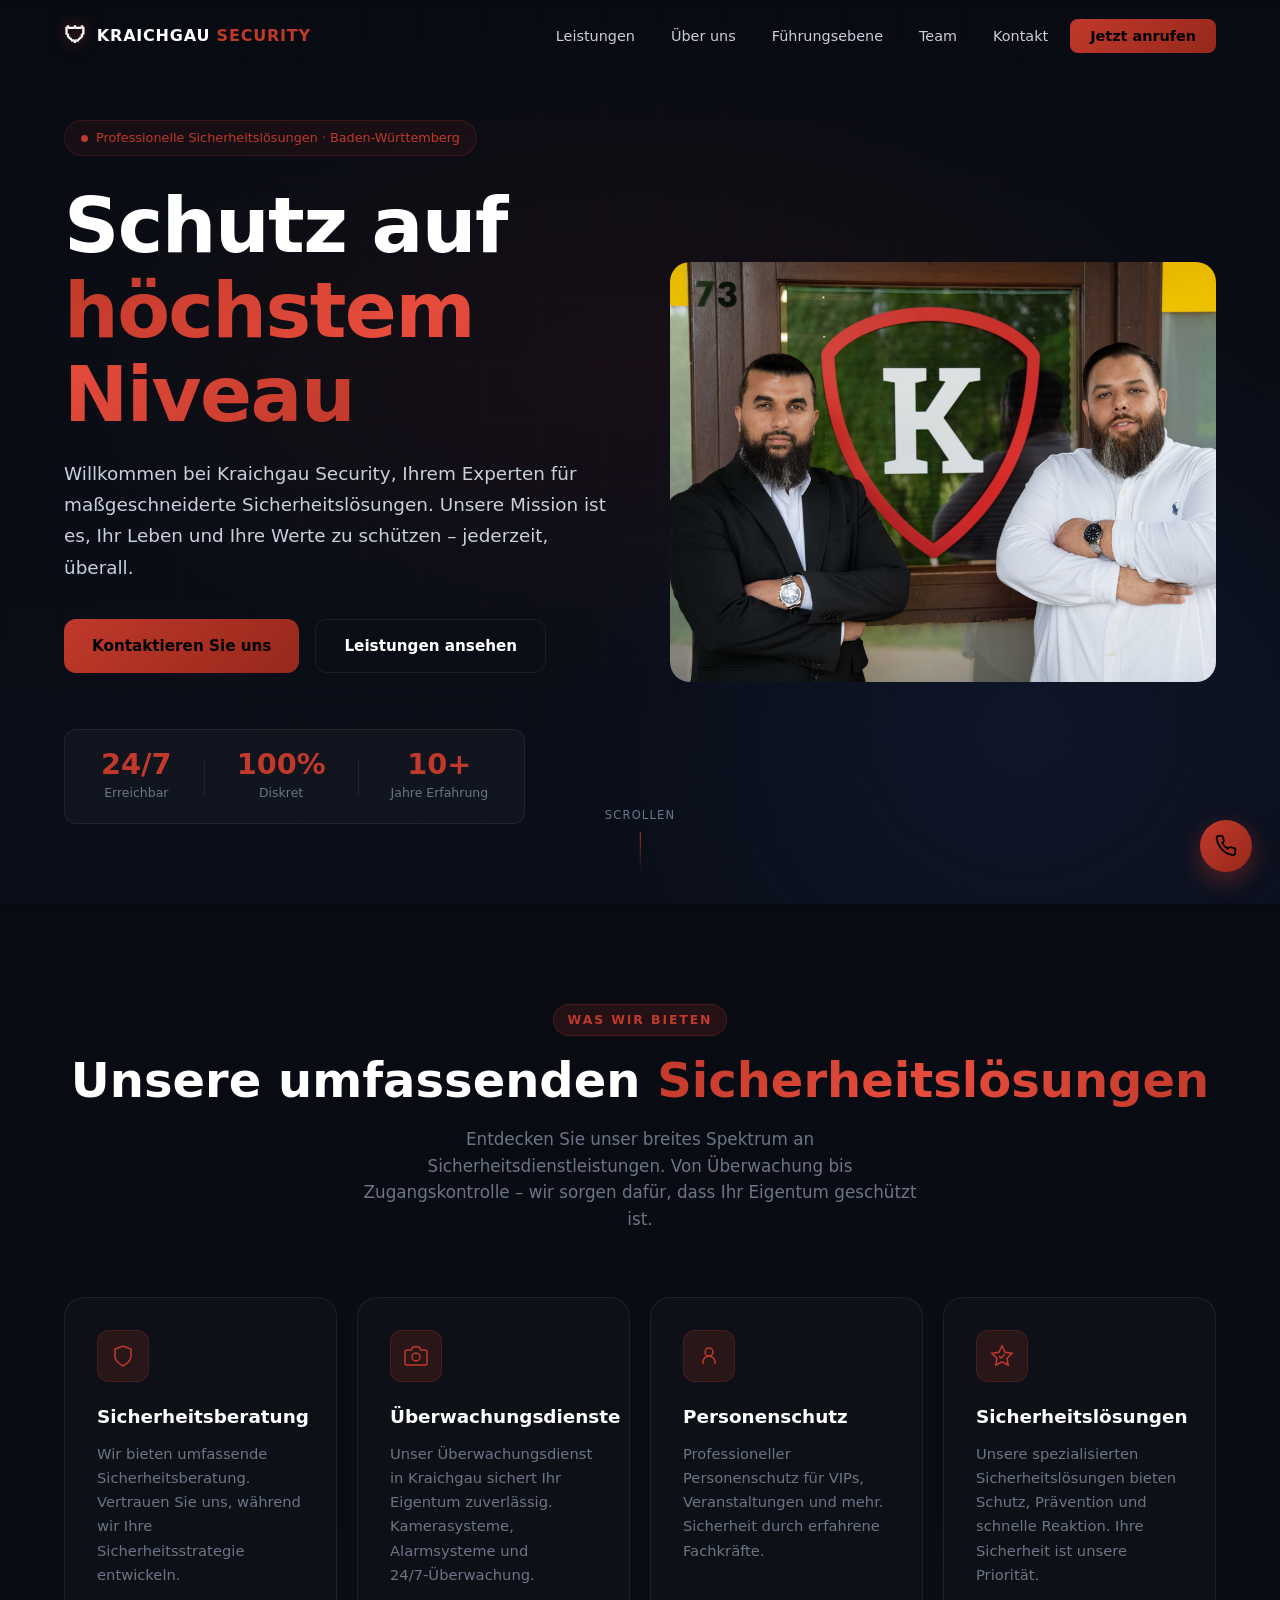
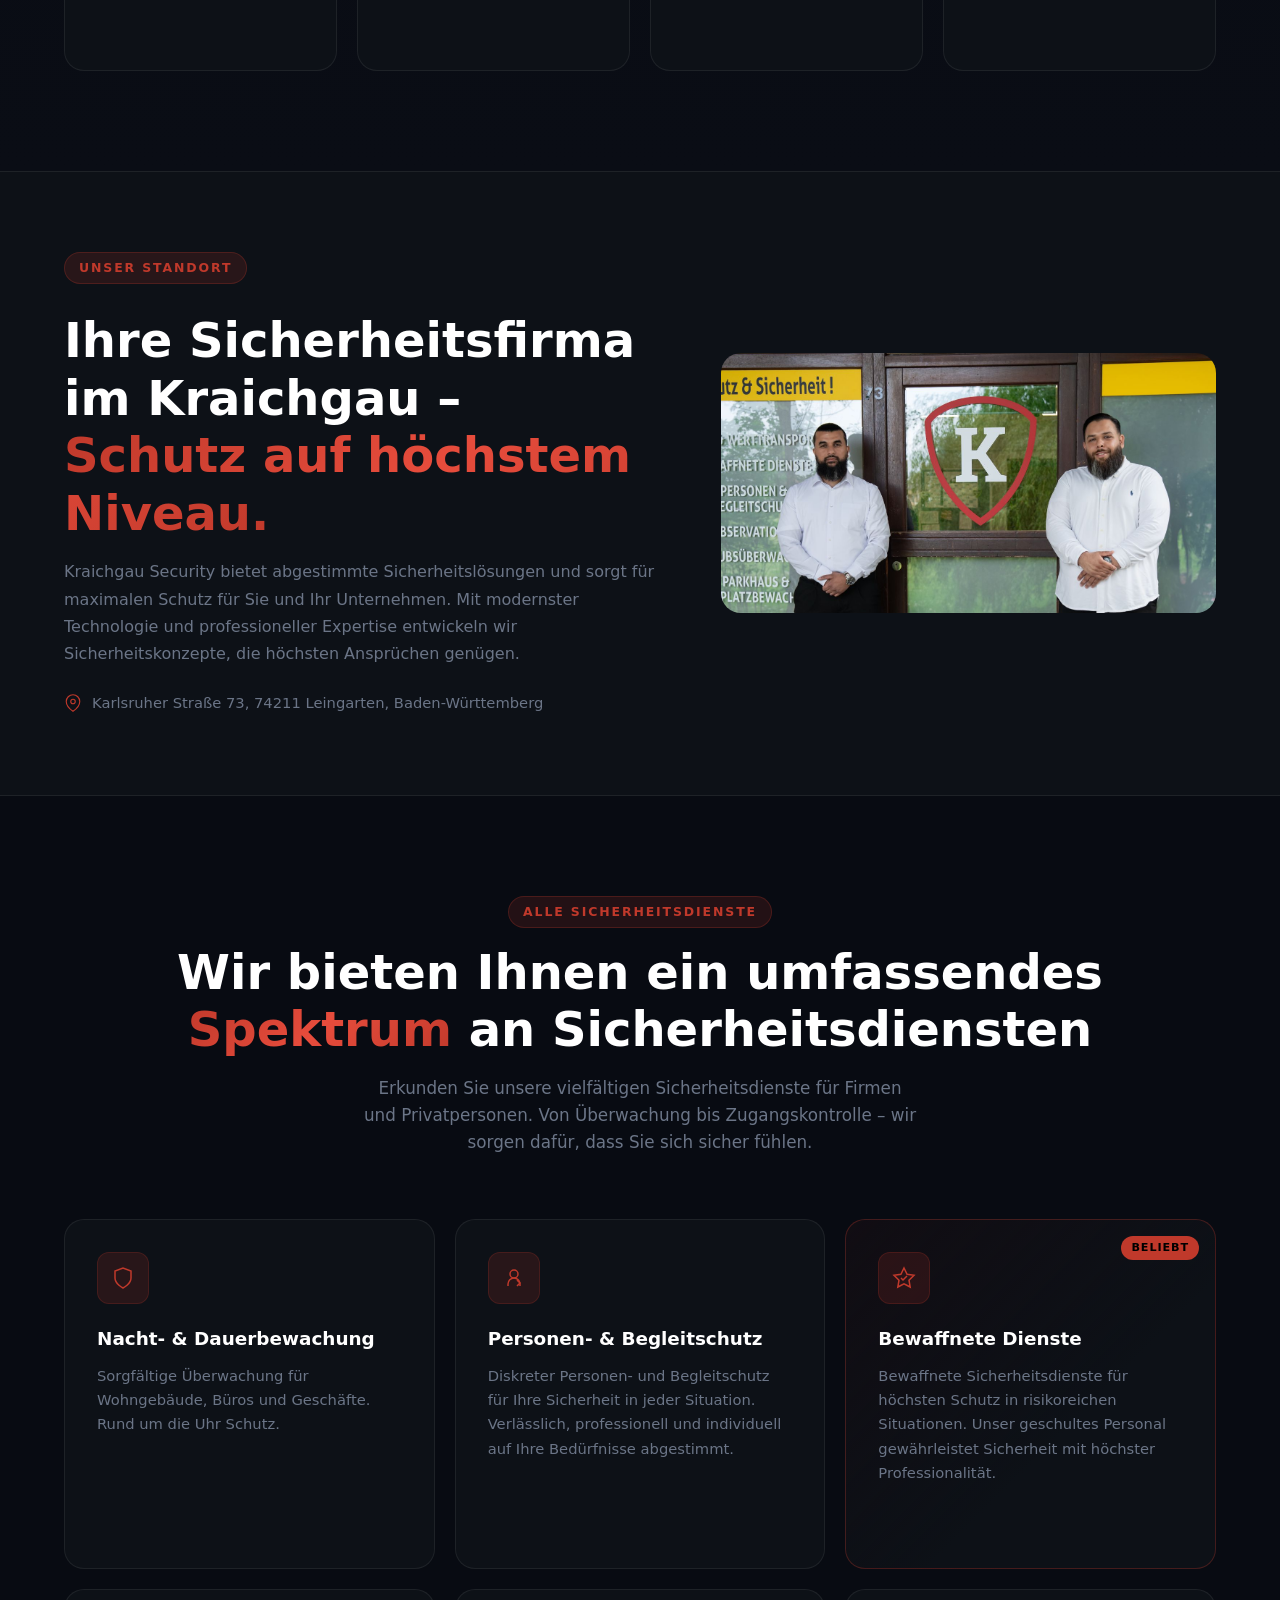
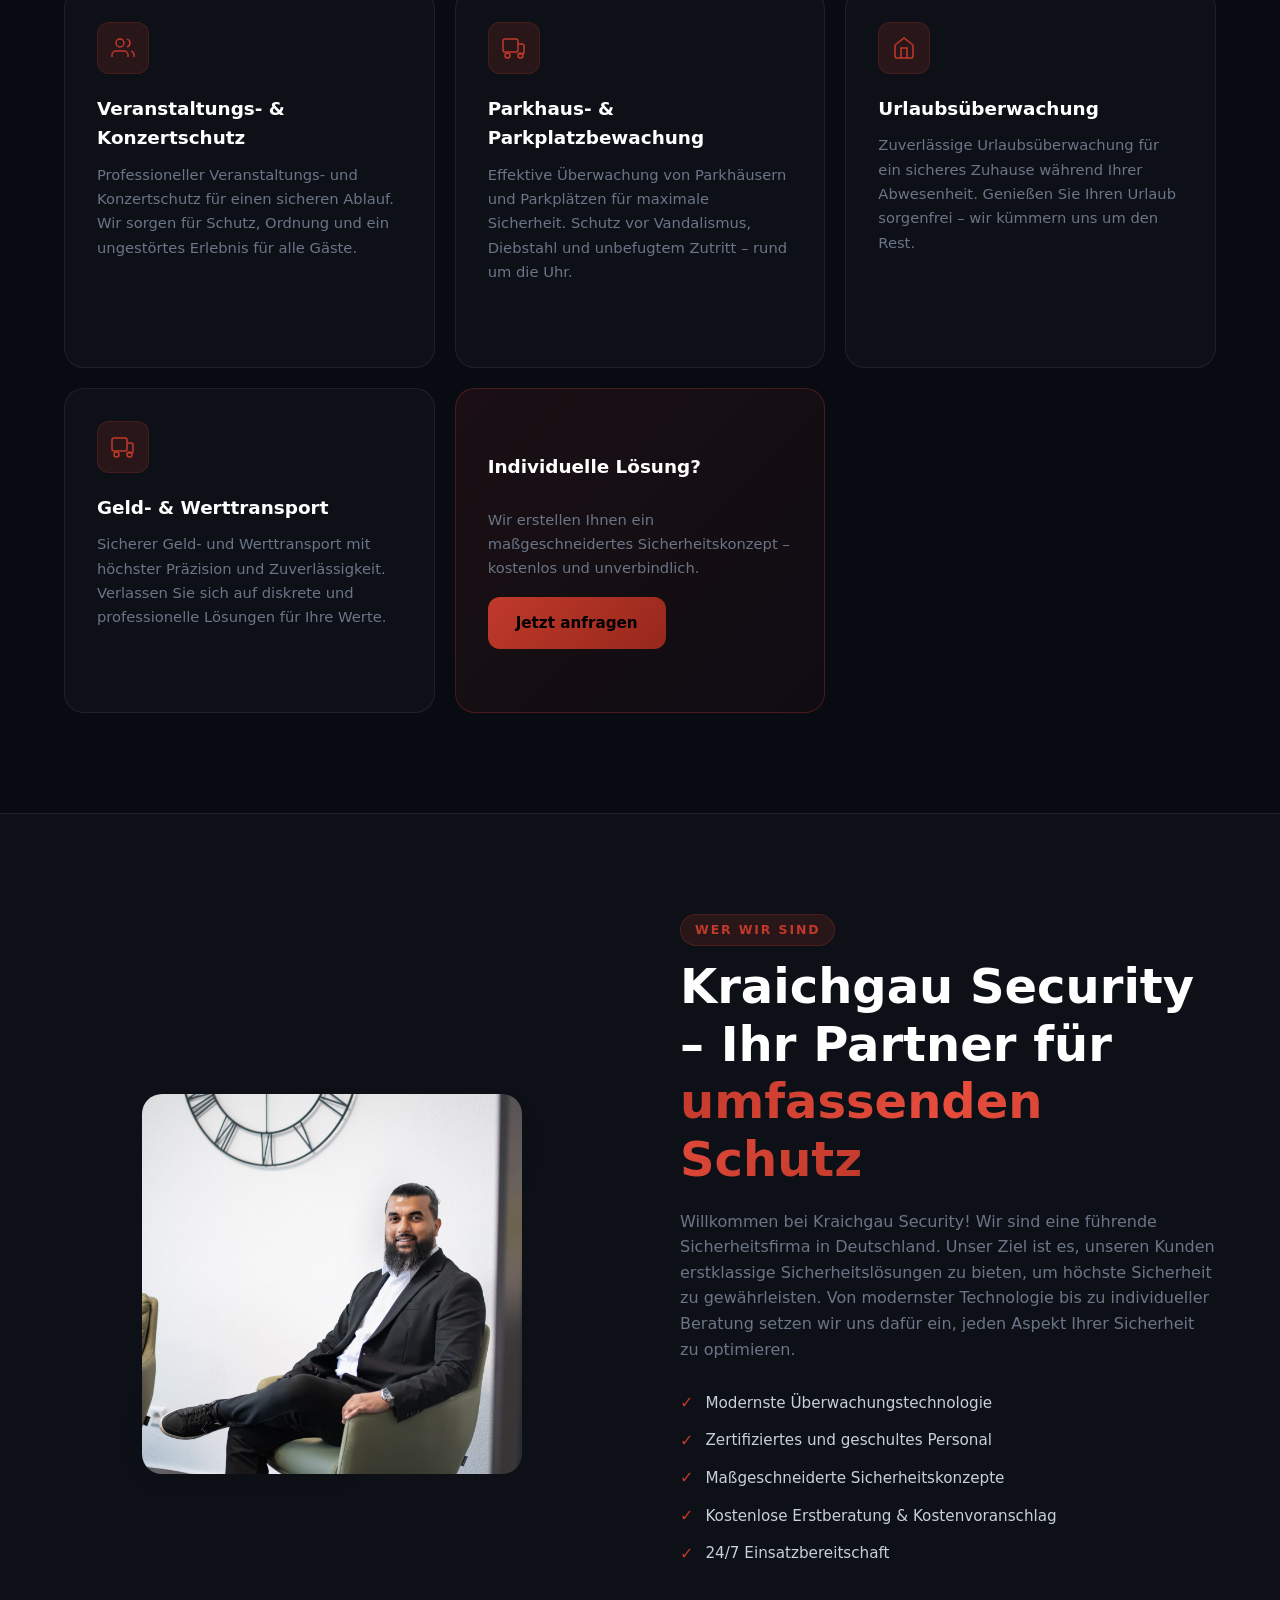
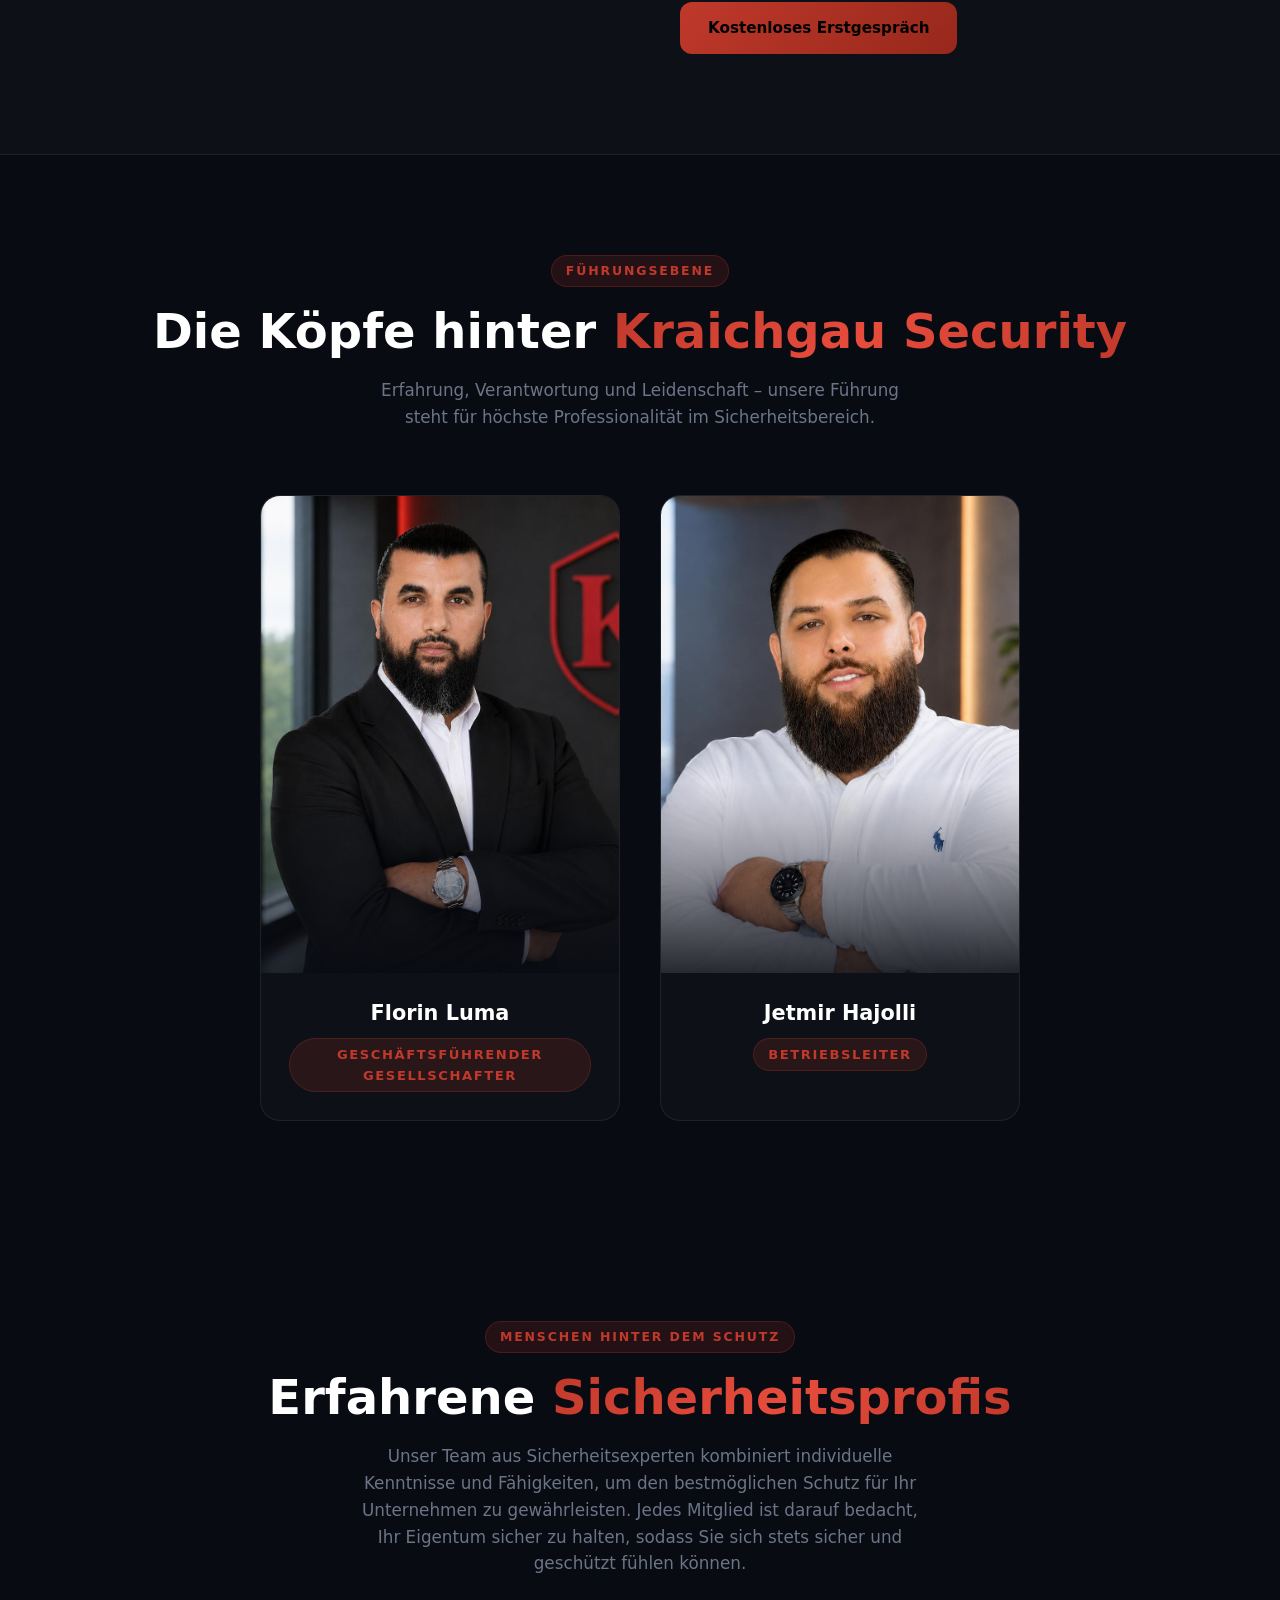
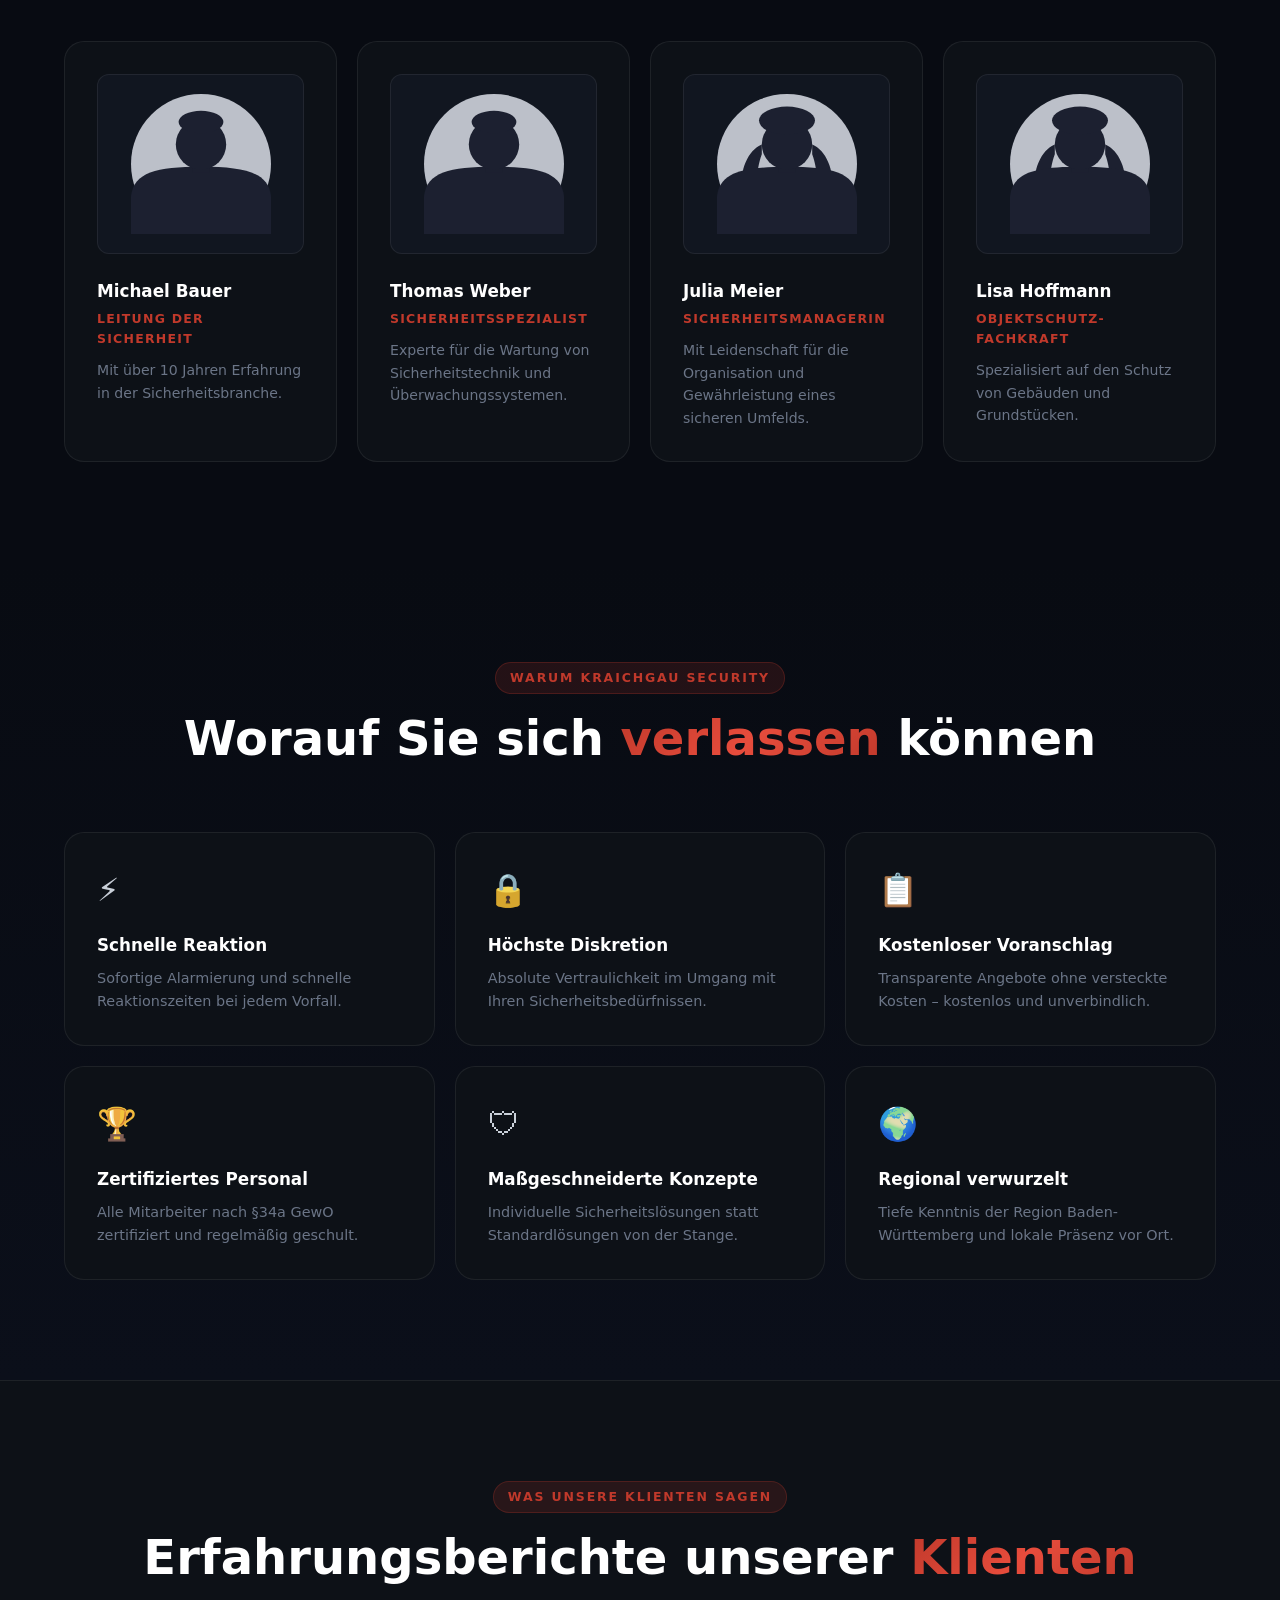
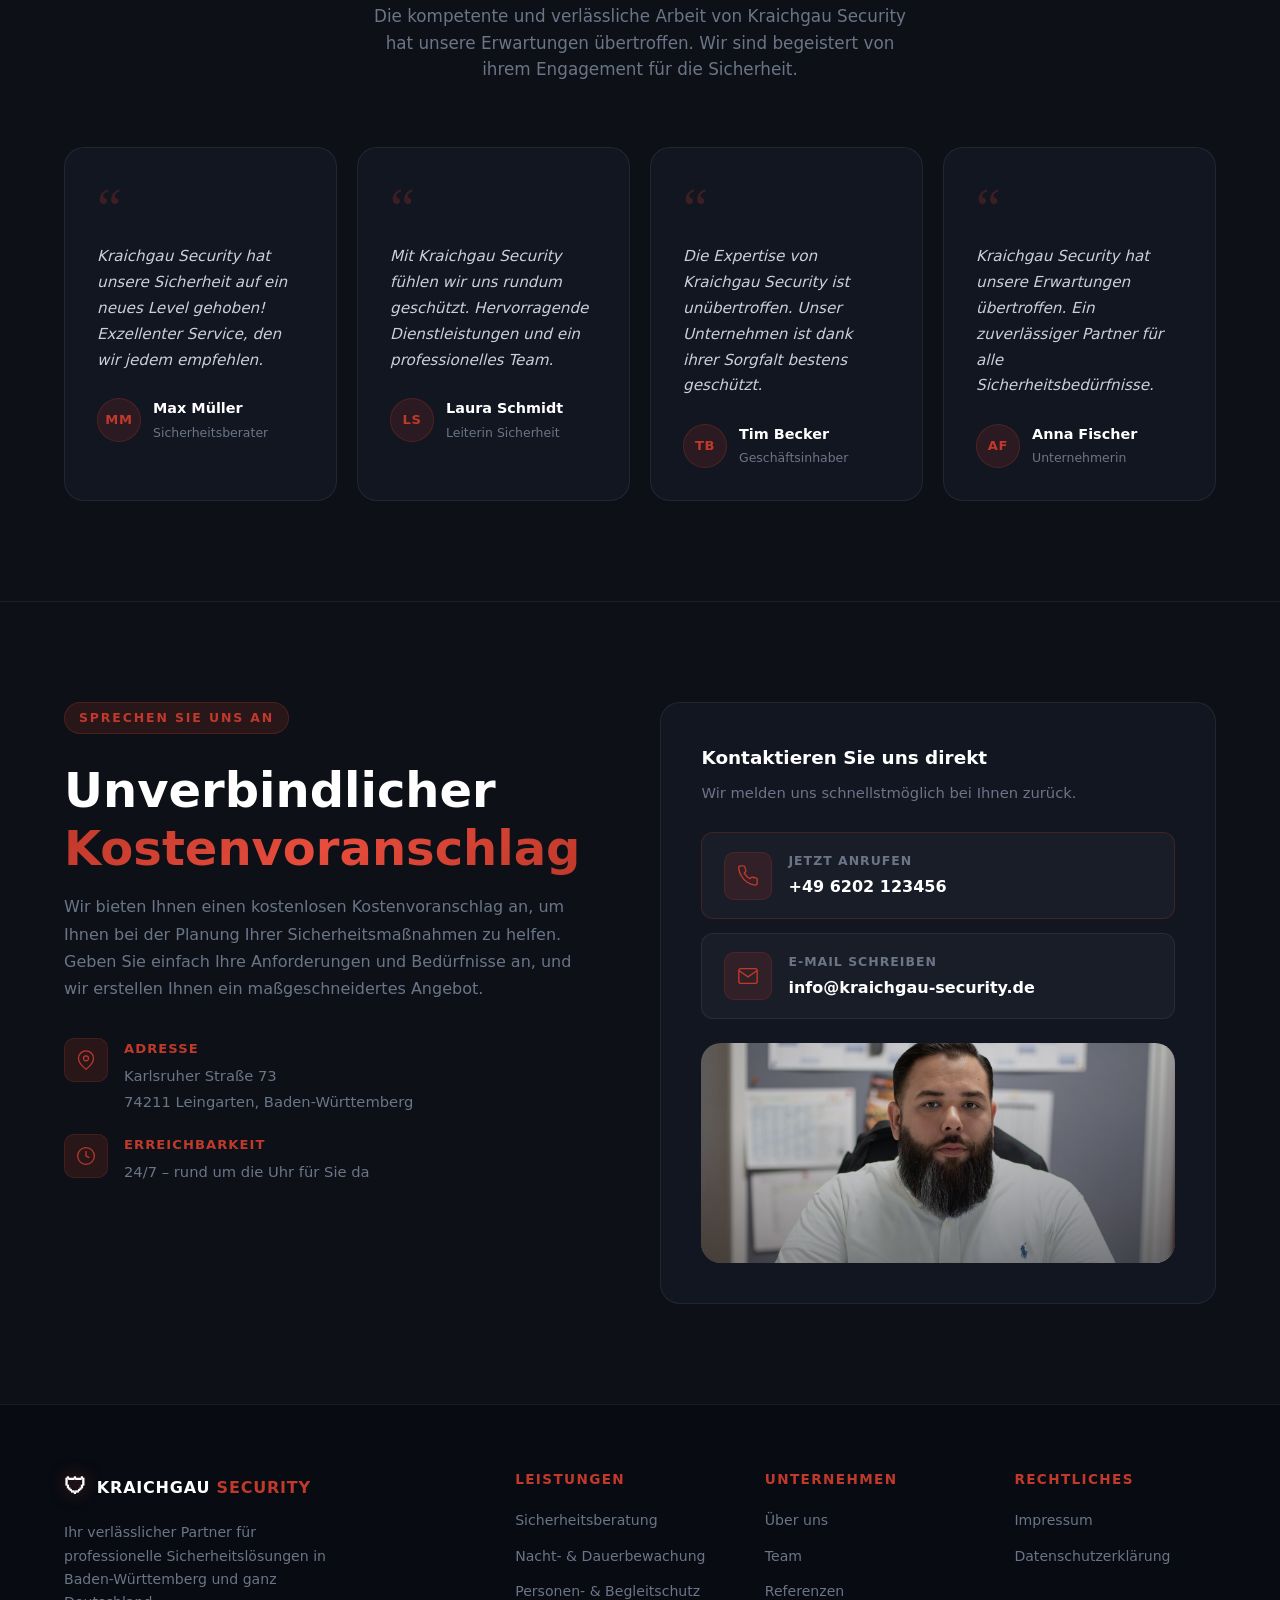
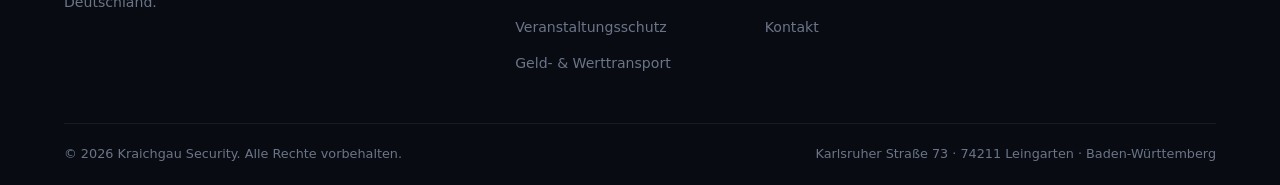
==== commit 3077f88f: "Führungsebene-Link in Navigation (Desktop & Mobile) ergänzt Co-Authored-By: Claude Sonnet 4.6 <norep" ====
--- a/index.html
+++ b/index.html
@@ -19,6 +19,7 @@
       <ul class="nav-links">
         <li><a href="#leistungen">Leistungen</a></li>
         <li><a href="#ueber">Über uns</a></li>
+        <li><a href="#fuehrung">Führungsebene</a></li>
         <li><a href="#team">Team</a></li>
         <li><a href="#kontakt">Kontakt</a></li>
         <li><a href="tel:+496202123456" class="nav-cta">Jetzt anrufen</a></li>
@@ -30,6 +31,7 @@
     <div class="mobile-menu" id="mobileMenu">
       <a href="#leistungen">Leistungen</a>
       <a href="#ueber">Über uns</a>
+      <a href="#fuehrung">Führungsebene</a>
       <a href="#team">Team</a>
       <a href="#kontakt">Kontakt</a>
       <a href="tel:+496202123456" class="nav-cta">Jetzt anrufen</a>
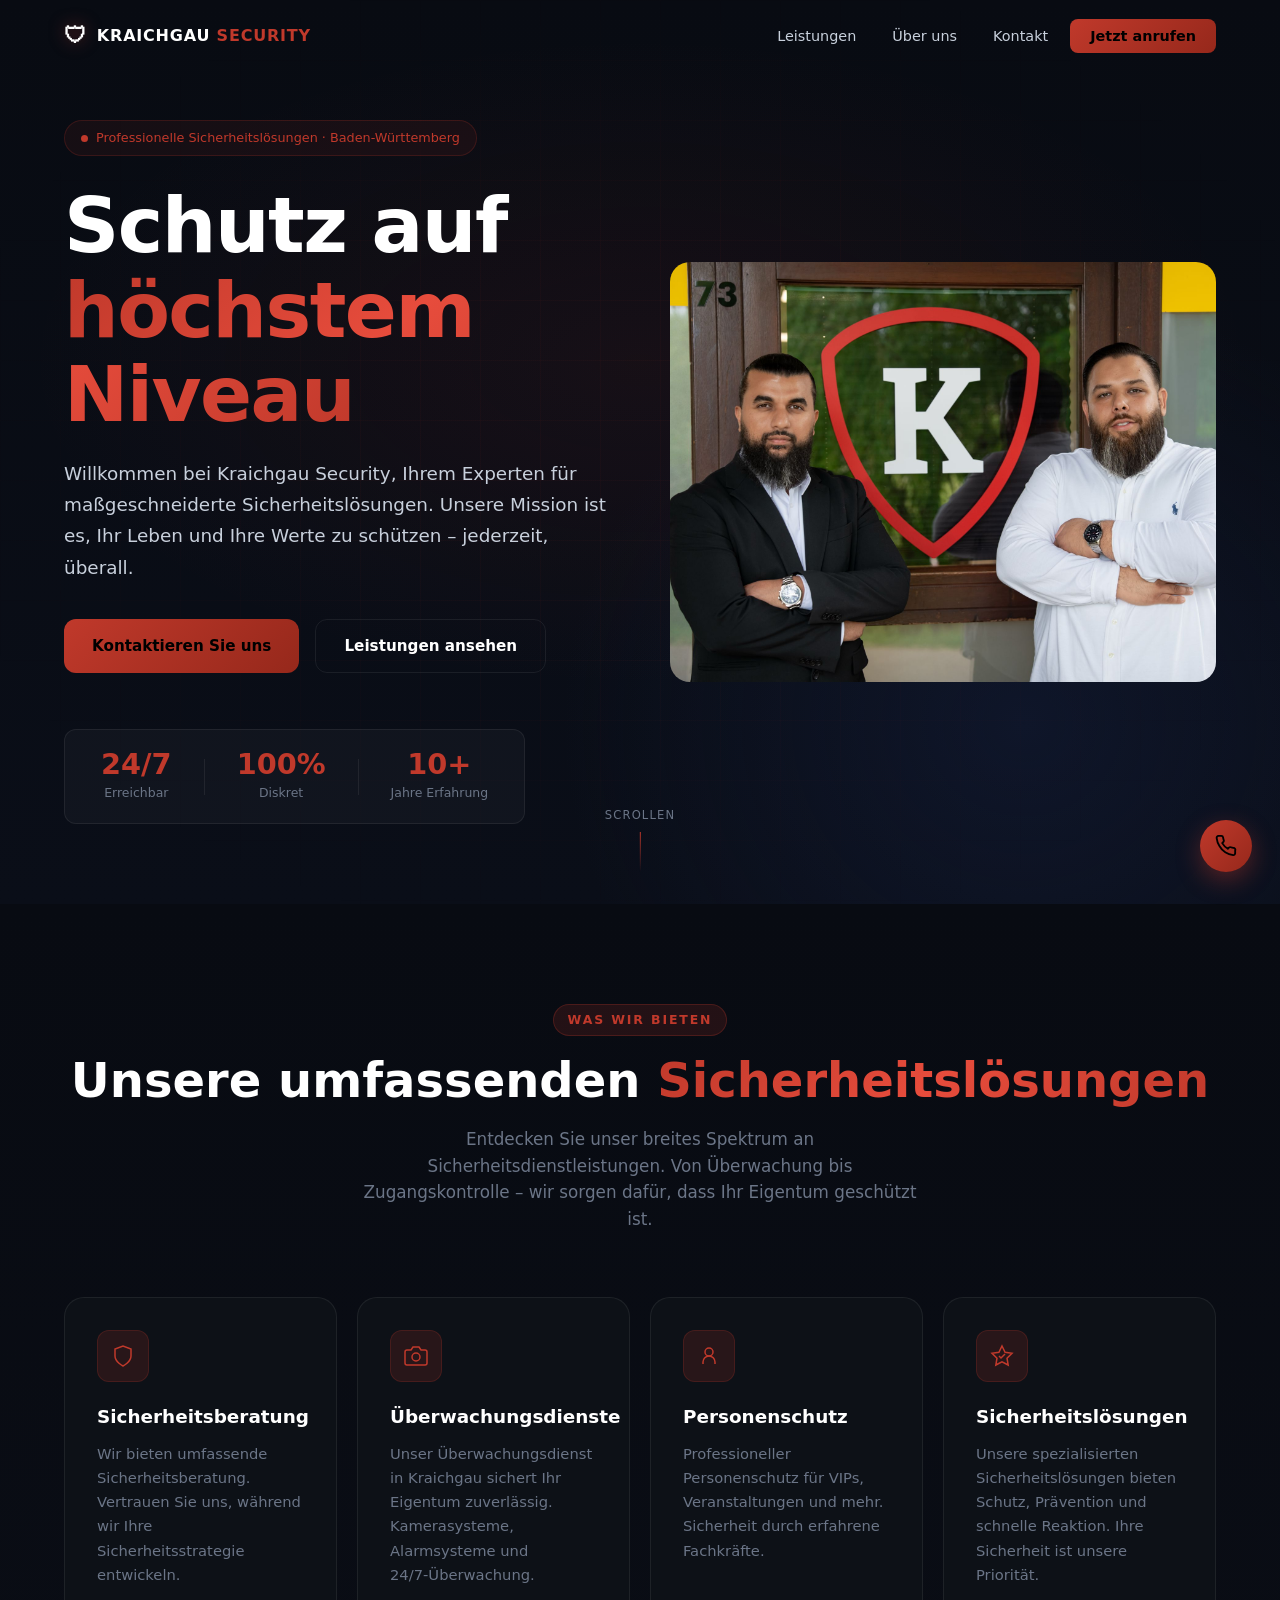
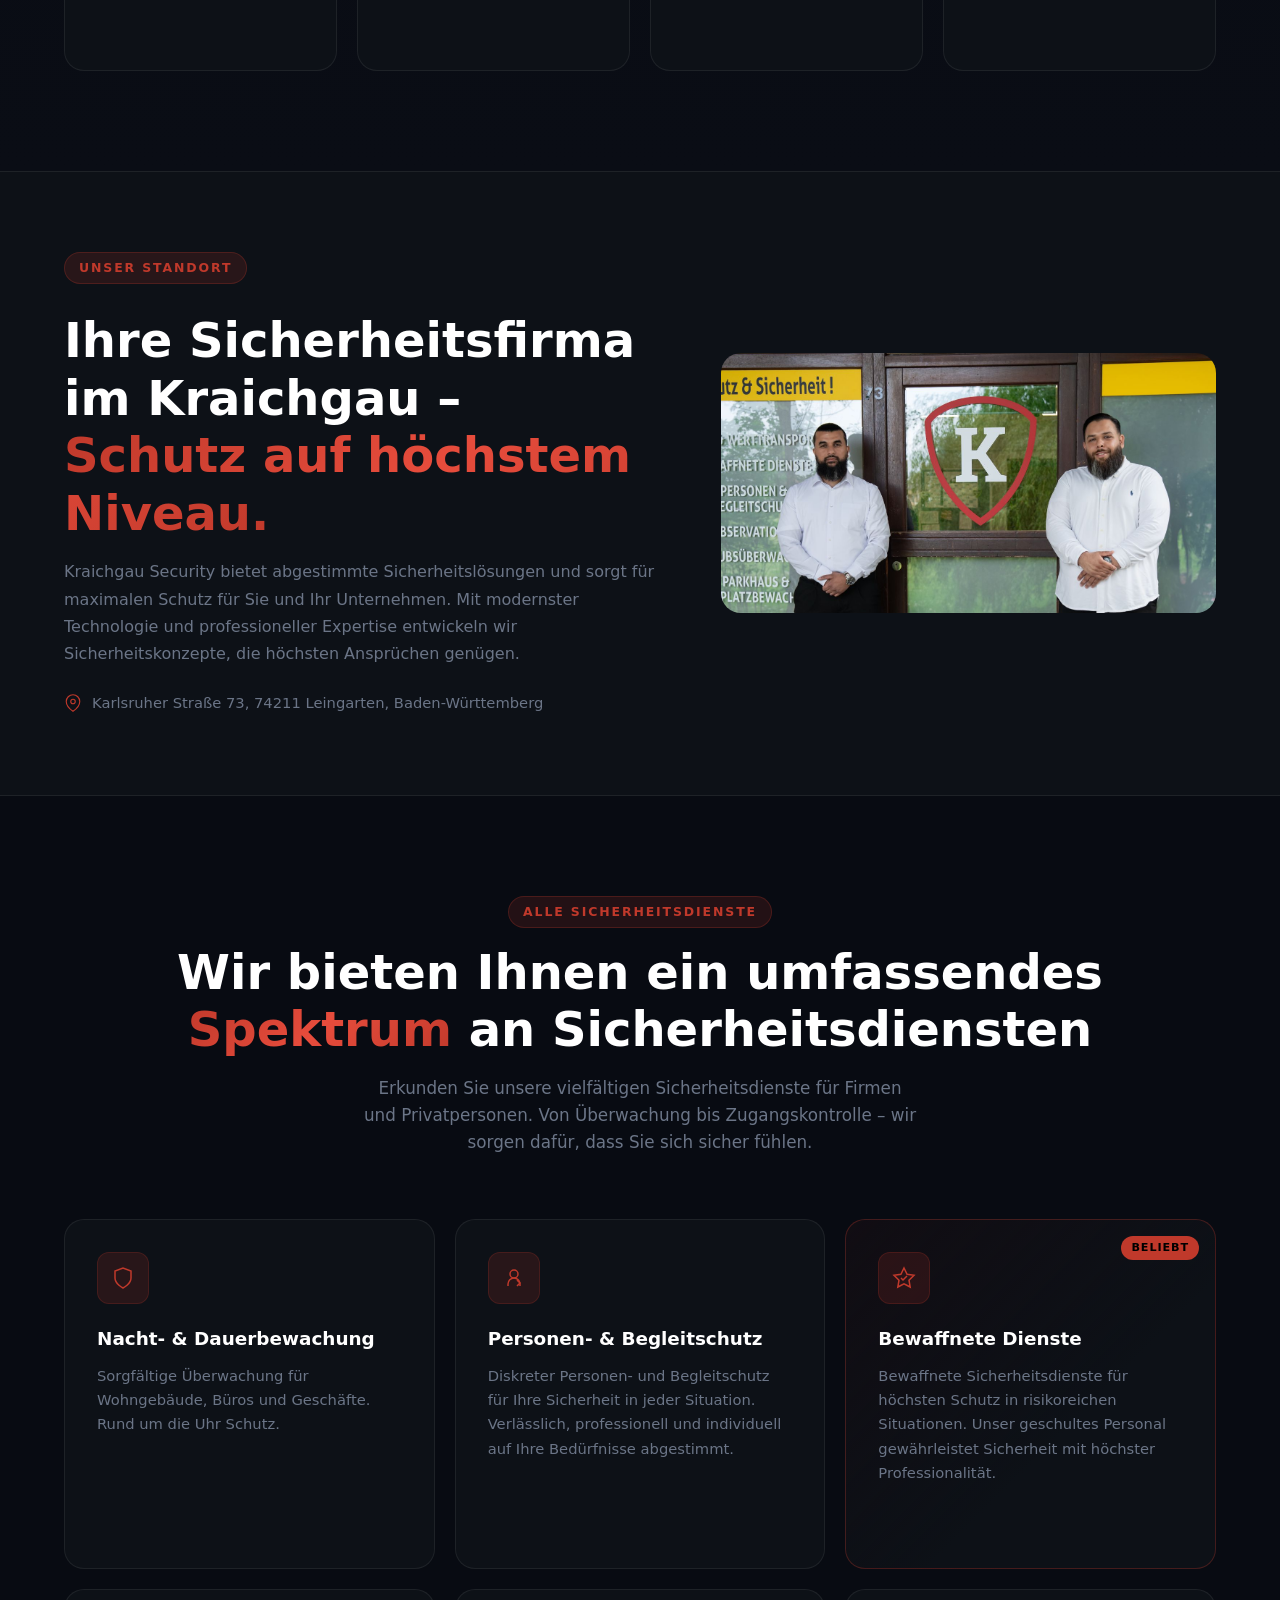
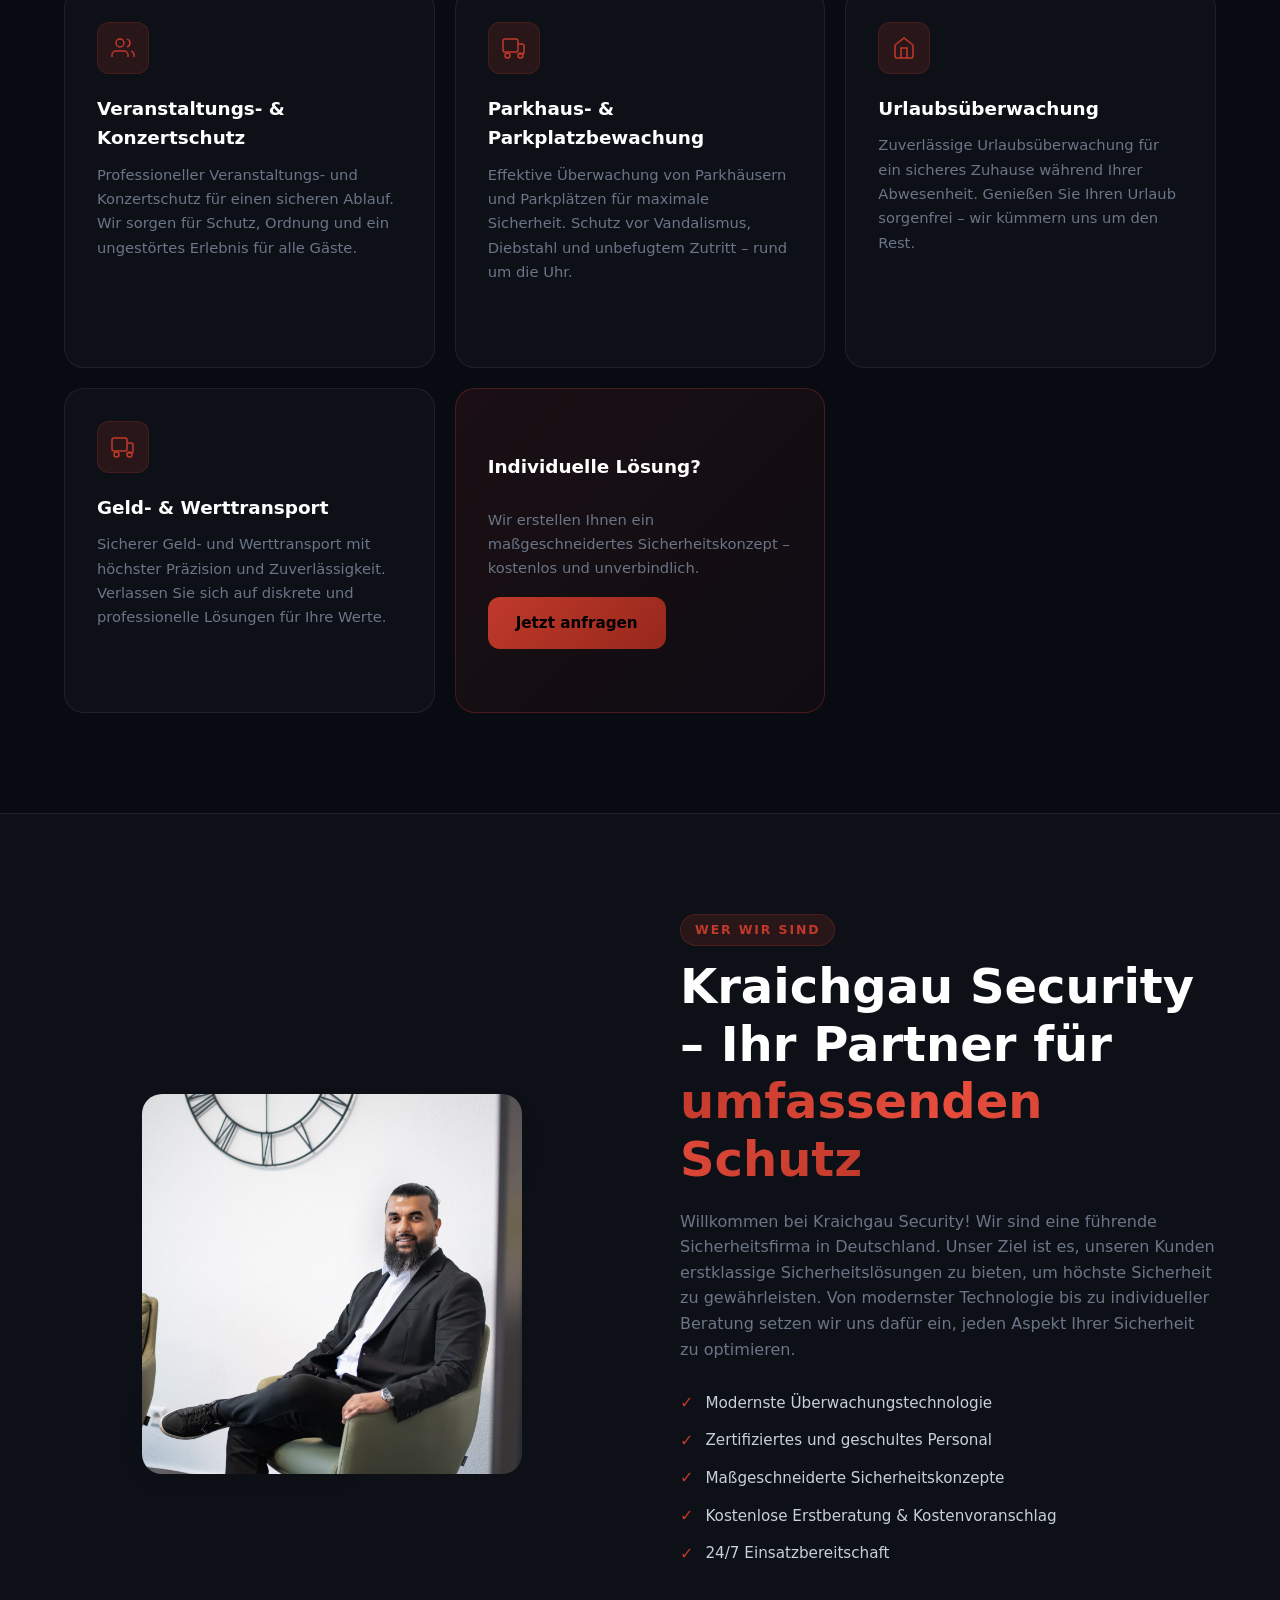
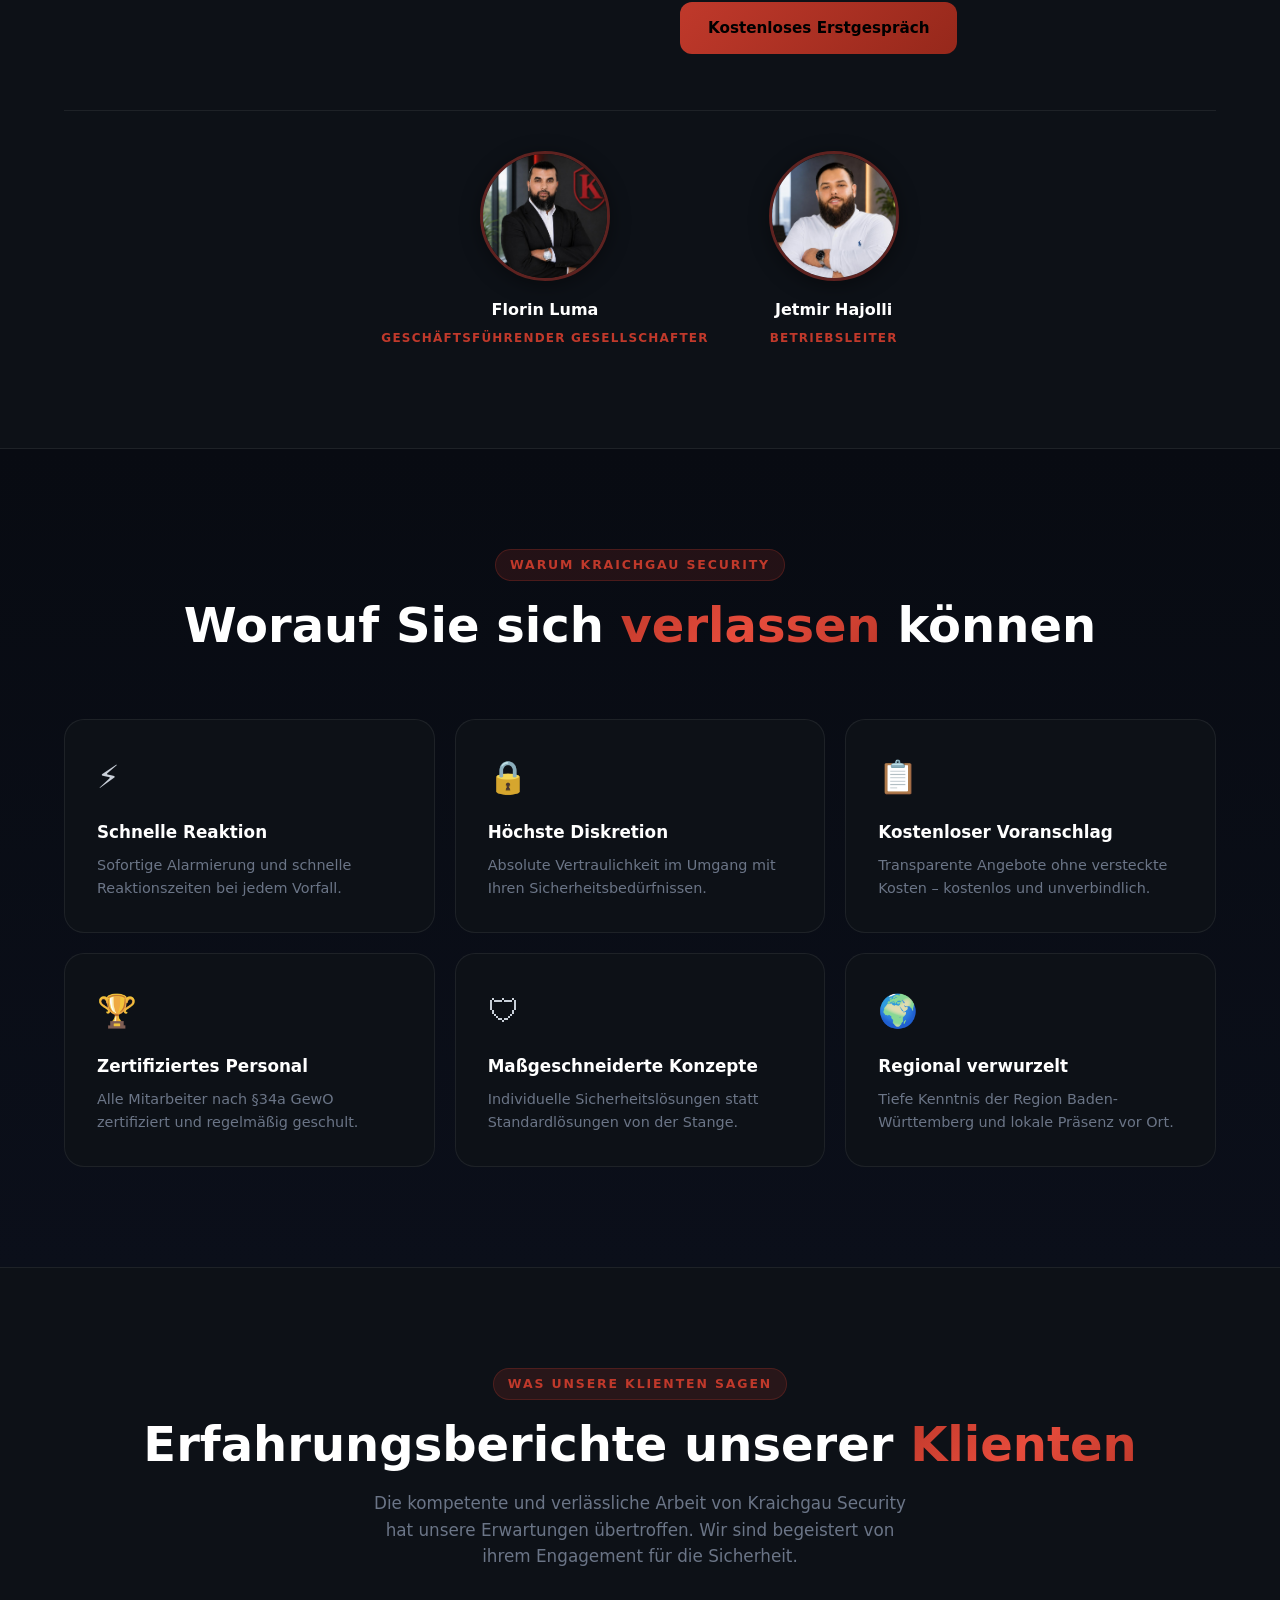
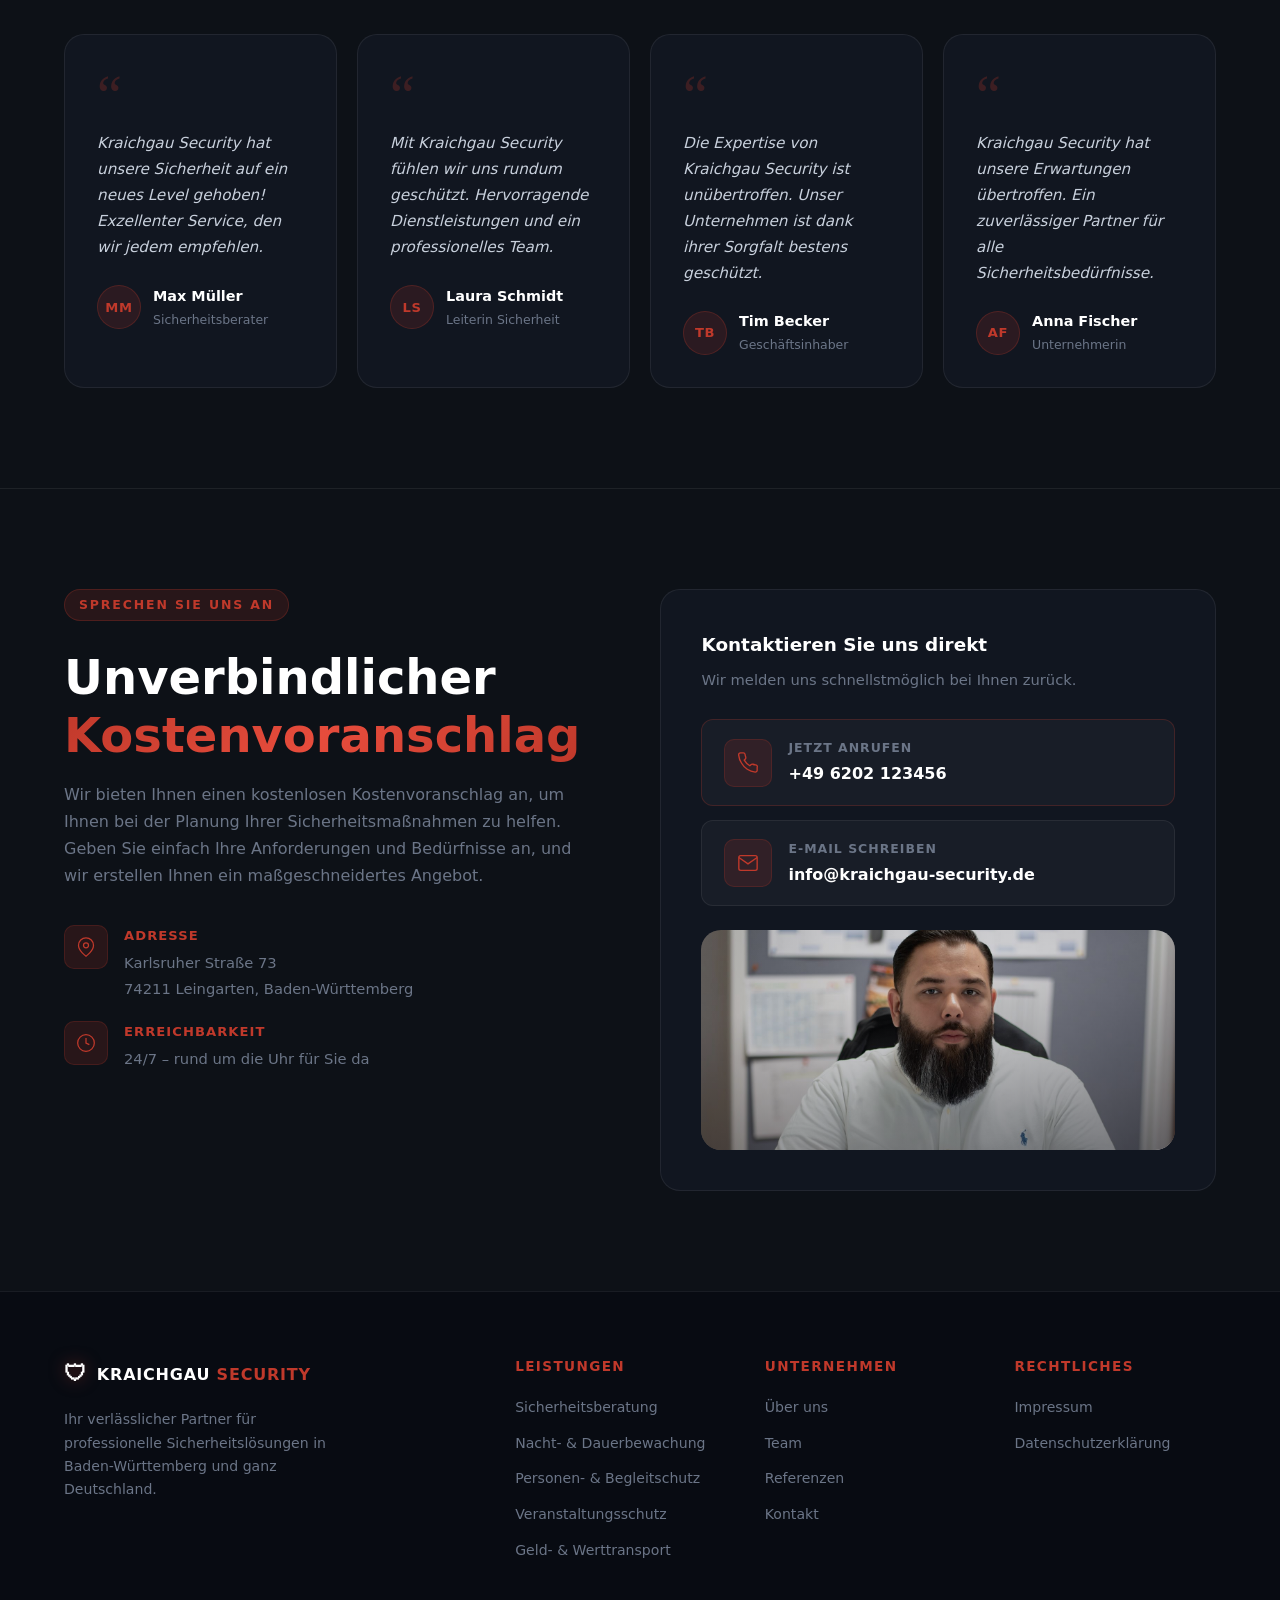
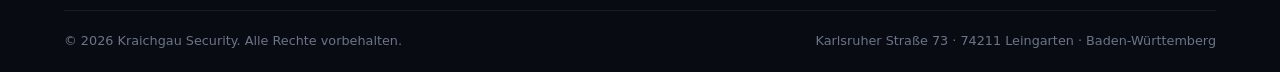
==== commit 5991d896: "Personen in Über-uns integriert, Team- und Führungsebene-Sektion entfernt - Florin Luma & Jetmir Haj" ====
--- a/index.html
+++ b/index.html
@@ -19,8 +19,6 @@
       <ul class="nav-links">
         <li><a href="#leistungen">Leistungen</a></li>
         <li><a href="#ueber">Über uns</a></li>
-        <li><a href="#fuehrung">Führungsebene</a></li>
-        <li><a href="#team">Team</a></li>
         <li><a href="#kontakt">Kontakt</a></li>
         <li><a href="tel:+496202123456" class="nav-cta">Jetzt anrufen</a></li>
       </ul>
@@ -31,8 +29,6 @@
     <div class="mobile-menu" id="mobileMenu">
       <a href="#leistungen">Leistungen</a>
       <a href="#ueber">Über uns</a>
-      <a href="#fuehrung">Führungsebene</a>
-      <a href="#team">Team</a>
       <a href="#kontakt">Kontakt</a>
       <a href="tel:+496202123456" class="nav-cta">Jetzt anrufen</a>
     </div>
@@ -269,136 +265,27 @@
           <a href="tel:+496202123456" class="btn-primary">Kostenloses Erstgespräch</a>
         </div>
       </div>
-    </div>
-  </section>
-
-  <!-- FÜHRUNGSEBENE -->
-  <section id="fuehrung">
-    <div class="container">
-      <div class="section-header">
-        <span class="section-tag">Führungsebene</span>
-        <h2>Die Köpfe hinter <span class="gradient-text">Kraichgau Security</span></h2>
-        <p>Erfahrung, Verantwortung und Leidenschaft – unsere Führung steht für höchste Professionalität im Sicherheitsbereich.</p>
-      </div>
-      <div class="fuehrung-grid">
-
-        <div class="fuehrung-card">
-          <div class="fuehrung-photo-wrap">
-            <img src="bilder/Gesch%C3%A4ftf%C3%BChrender%20geselllschafter%20Florin%20Luma.jpeg" alt="Florin Luma – Geschäftsführender Gesellschafter" class="fuehrung-photo">
-          </div>
-          <div class="fuehrung-info">
-            <h3>Florin Luma</h3>
-            <span class="fuehrung-role">Geschäftsführender Gesellschafter</span>
-          </div>
-        </div>
-
-        <div class="fuehrung-card">
-          <div class="fuehrung-photo-wrap">
-            <img src="bilder/Betriebsleiter%20Jetmir.jpeg" alt="Jetmir Hajolli – Betriebsleiter" class="fuehrung-photo">
-          </div>
-          <div class="fuehrung-info">
-            <h3>Jetmir Hajolli</h3>
-            <span class="fuehrung-role">Betriebsleiter</span>
-          </div>
-        </div>
-
-      </div>
-    </div>
-  </section>
-
-  <!-- TEAM -->
-  <section id="team">
-    <div class="container">
-      <div class="section-header">
-        <span class="section-tag">Menschen hinter dem Schutz</span>
-        <h2>Erfahrene <span class="gradient-text">Sicherheitsprofis</span></h2>
-        <p>Unser Team aus Sicherheitsexperten kombiniert individuelle Kenntnisse und Fähigkeiten, um den bestmöglichen Schutz für Ihr Unternehmen zu gewährleisten. Jedes Mitglied ist darauf bedacht, Ihr Eigentum sicher zu halten, sodass Sie sich stets sicher und geschützt fühlen können.</p>
-      </div>
-      <div class="team-grid">
-
-        <div class="team-card">
-          <div class="team-photo-wrap">
-            <div class="team-wc-avatar">
-              <svg viewBox="0 0 100 100" xmlns="http://www.w3.org/2000/svg">
-                <circle cx="50" cy="50" r="50" fill="#bcc0c9"/>
-                <path d="M0,100 L0,73 C2,56 18,52 50,52 C82,52 98,56 100,73 L100,100Z" fill="#1c2030"/>
-                <rect x="44" y="44" width="12" height="12" fill="#1c2030"/>
-                <circle cx="50" cy="36" r="18" fill="#1c2030"/>
-                <ellipse cx="50" cy="20" rx="16" ry="8" fill="#1c2030"/>
-              </svg>
-            </div>
-          </div>
-          <div class="team-info">
-            <h4>Michael Bauer</h4>
-            <span class="team-role">Leitung der Sicherheit</span>
-            <p>Mit über 10 Jahren Erfahrung in der Sicherheitsbranche.</p>
-          </div>
-        </div>
-
-        <div class="team-card">
-          <div class="team-photo-wrap">
-            <div class="team-wc-avatar">
-              <svg viewBox="0 0 100 100" xmlns="http://www.w3.org/2000/svg">
-                <circle cx="50" cy="50" r="50" fill="#bcc0c9"/>
-                <path d="M0,100 L0,73 C2,56 18,52 50,52 C82,52 98,56 100,73 L100,100Z" fill="#1c2030"/>
-                <rect x="44" y="44" width="12" height="12" fill="#1c2030"/>
-                <circle cx="50" cy="36" r="18" fill="#1c2030"/>
-                <ellipse cx="50" cy="20" rx="16" ry="8" fill="#1c2030"/>
-              </svg>
-            </div>
-          </div>
-          <div class="team-info">
-            <h4>Thomas Weber</h4>
-            <span class="team-role">Sicherheitsspezialist</span>
-            <p>Experte für die Wartung von Sicherheitstechnik und Überwachungssystemen.</p>
-          </div>
-        </div>
-
-        <div class="team-card">
-          <div class="team-photo-wrap">
-            <div class="team-wc-avatar">
-              <svg viewBox="0 0 100 100" xmlns="http://www.w3.org/2000/svg">
-                <circle cx="50" cy="50" r="50" fill="#bcc0c9"/>
-                <path d="M32,36 C22,40 16,55 18,68 L28,68 C28,58 30,48 32,43Z" fill="#1c2030"/>
-                <path d="M68,36 C78,40 84,55 82,68 L72,68 C72,58 70,48 68,43Z" fill="#1c2030"/>
-                <path d="M0,100 L0,73 C2,56 18,52 50,52 C82,52 98,56 100,73 L100,100Z" fill="#1c2030"/>
-                <rect x="44" y="44" width="12" height="12" fill="#1c2030"/>
-                <circle cx="50" cy="36" r="18" fill="#1c2030"/>
-                <ellipse cx="50" cy="19" rx="20" ry="10" fill="#1c2030"/>
-              </svg>
-            </div>
-          </div>
-          <div class="team-info">
-            <h4>Julia Meier</h4>
-            <span class="team-role">Sicherheitsmanagerin</span>
-            <p>Mit Leidenschaft für die Organisation und Gewährleistung eines sicheren Umfelds.</p>
-          </div>
-        </div>
-
-        <div class="team-card">
-          <div class="team-photo-wrap">
-            <div class="team-wc-avatar">
-              <svg viewBox="0 0 100 100" xmlns="http://www.w3.org/2000/svg">
-                <circle cx="50" cy="50" r="50" fill="#bcc0c9"/>
-                <path d="M32,36 C22,40 16,55 18,68 L28,68 C28,58 30,48 32,43Z" fill="#1c2030"/>
-                <path d="M68,36 C78,40 84,55 82,68 L72,68 C72,58 70,48 68,43Z" fill="#1c2030"/>
-                <path d="M0,100 L0,73 C2,56 18,52 50,52 C82,52 98,56 100,73 L100,100Z" fill="#1c2030"/>
-                <rect x="44" y="44" width="12" height="12" fill="#1c2030"/>
-                <circle cx="50" cy="36" r="18" fill="#1c2030"/>
-                <ellipse cx="50" cy="19" rx="20" ry="10" fill="#1c2030"/>
-              </svg>
-            </div>
-          </div>
-          <div class="team-info">
-            <h4>Lisa Hoffmann</h4>
-            <span class="team-role">Objektschutz-Fachkraft</span>
-            <p>Spezialisiert auf den Schutz von Gebäuden und Grundstücken.</p>
-          </div>
-        </div>
-
-      </div>
-    </div>
-  </section>
+
+      <div class="ueber-personen-row">
+        <div class="ueber-person">
+          <div class="ueber-person-photo-wrap">
+            <img src="bilder/Gesch%C3%A4ftf%C3%BChrender%20geselllschafter%20Florin%20Luma.jpeg" alt="Florin Luma" class="ueber-person-photo">
+          </div>
+          <h4>Florin Luma</h4>
+          <span class="ueber-person-role">Geschäftsführender Gesellschafter</span>
+        </div>
+        <div class="ueber-person">
+          <div class="ueber-person-photo-wrap">
+            <img src="bilder/Betriebsleiter%20Jetmir.jpeg" alt="Jetmir Hajolli" class="ueber-person-photo">
+          </div>
+          <h4>Jetmir Hajolli</h4>
+          <span class="ueber-person-role">Betriebsleiter</span>
+        </div>
+      </div>
+
+    </div>
+  </section>
+
 
   <!-- WARUM WIR -->
   <section id="vertrauen">
--- a/style.css
+++ b/style.css
@@ -515,6 +515,53 @@
 .ueber-list li { display: flex; align-items: center; gap: 12px; font-size: 0.95rem; }
 .check { color: var(--gold); font-weight: 700; font-size: 1rem; }
 
+.ueber-personen-row {
+  display: flex;
+  justify-content: center;
+  gap: 60px;
+  margin-top: 56px;
+  padding-top: 40px;
+  border-top: 1px solid var(--border);
+}
+.ueber-person {
+  display: flex;
+  flex-direction: column;
+  align-items: center;
+  text-align: center;
+}
+.ueber-person-photo-wrap {
+  width: 130px;
+  height: 130px;
+  border-radius: 50%;
+  overflow: hidden;
+  border: 3px solid rgba(192,57,43,0.45);
+  margin-bottom: 16px;
+  box-shadow: 0 4px 20px rgba(0,0,0,0.4);
+}
+.ueber-person-photo {
+  width: 100%;
+  height: 100%;
+  object-fit: cover;
+  object-position: center top;
+}
+.ueber-person h4 {
+  font-size: 1rem;
+  font-weight: 700;
+  color: var(--white);
+  margin-bottom: 6px;
+}
+.ueber-person-role {
+  font-size: 0.75rem;
+  font-weight: 600;
+  text-transform: uppercase;
+  letter-spacing: 0.1em;
+  color: var(--gold);
+}
+@media (max-width: 480px) {
+  .ueber-personen-row { gap: 32px; }
+  .ueber-person-photo-wrap { width: 100px; height: 100px; }
+}
+
 /* ============================================
    TEAM
    ============================================ */
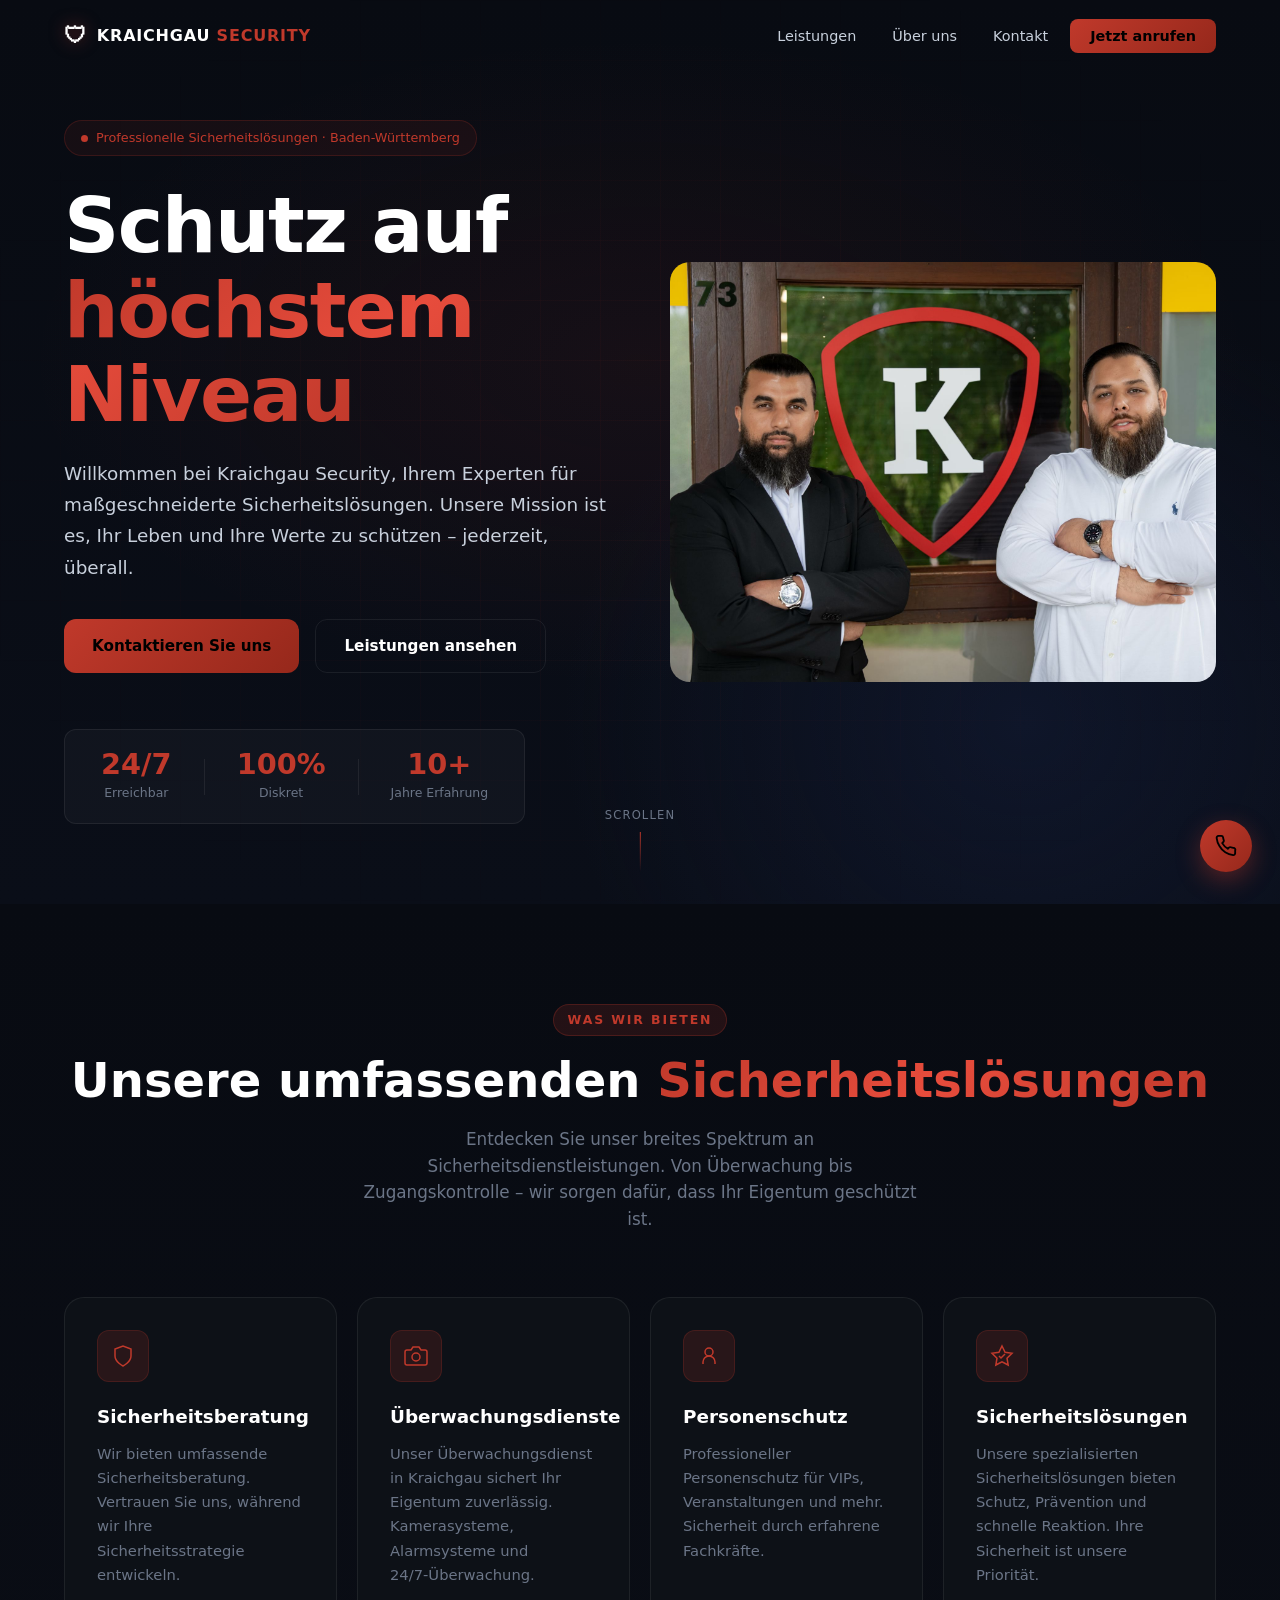
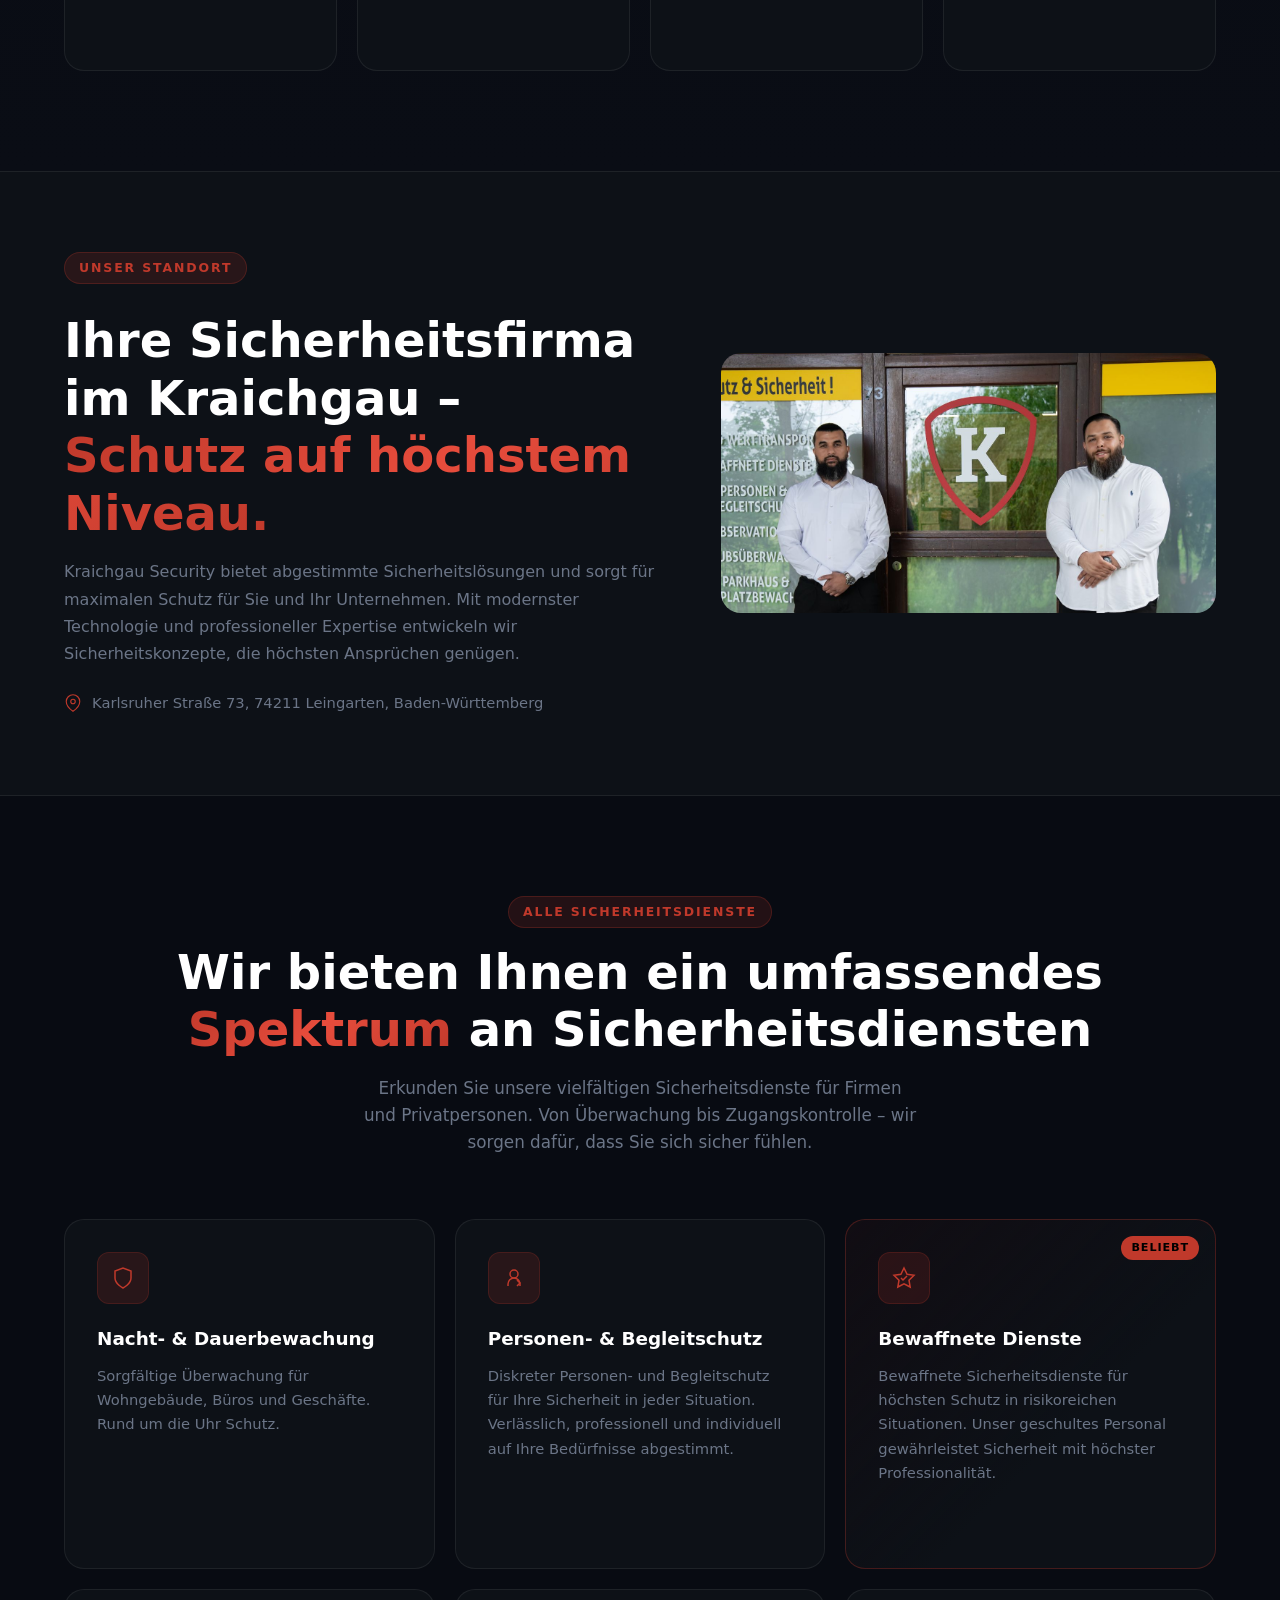
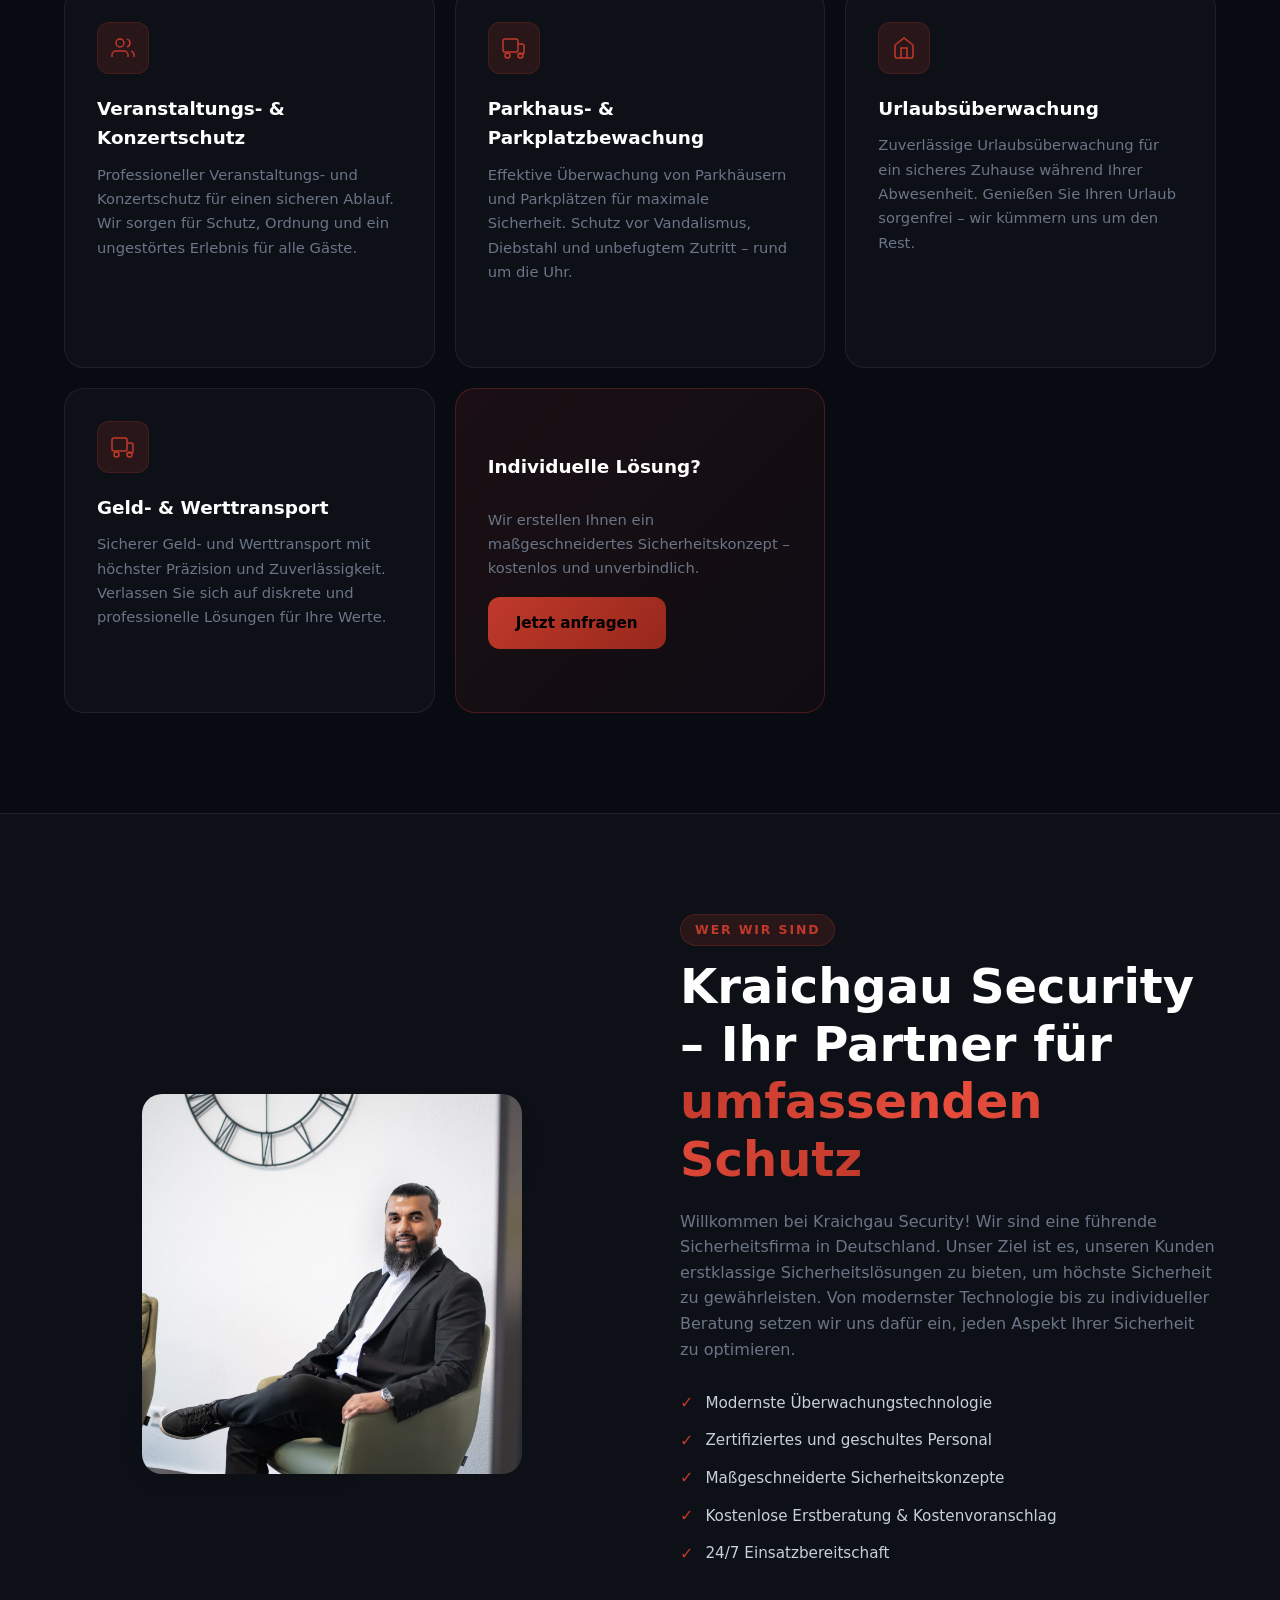
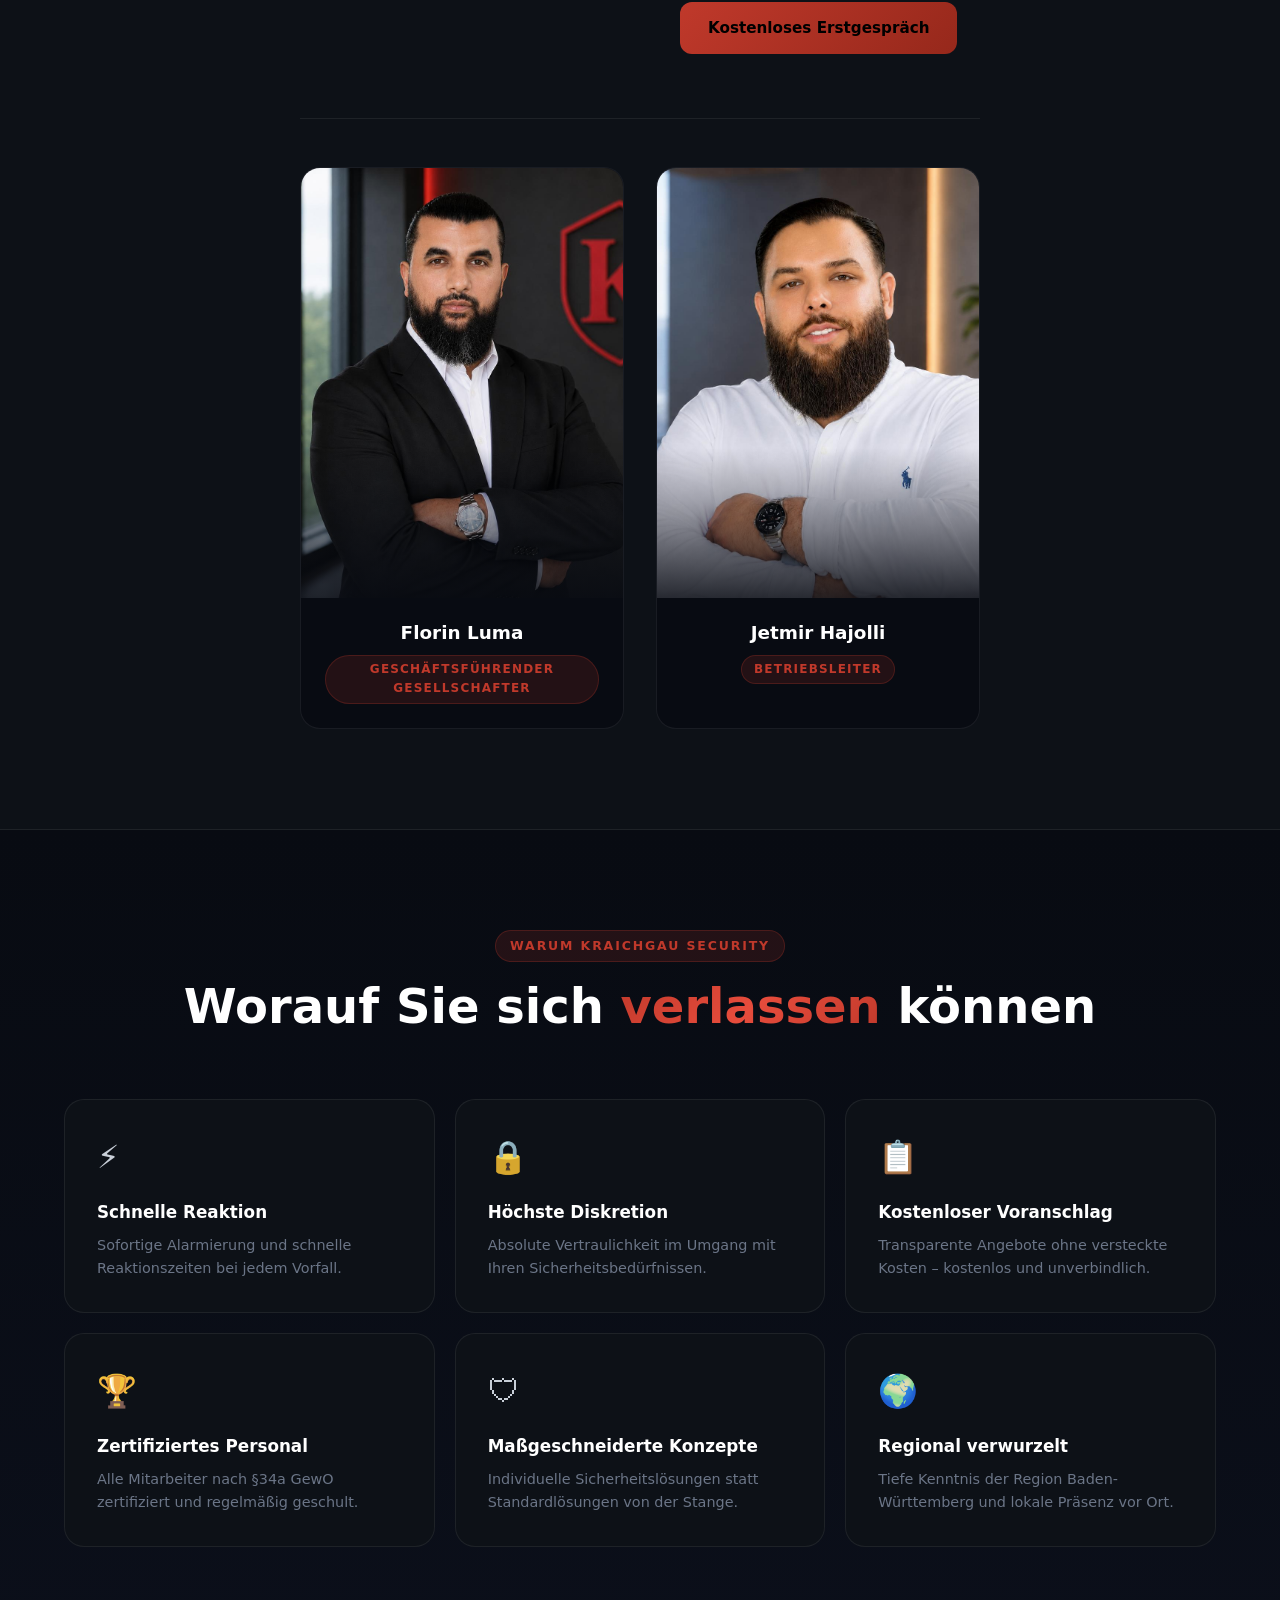
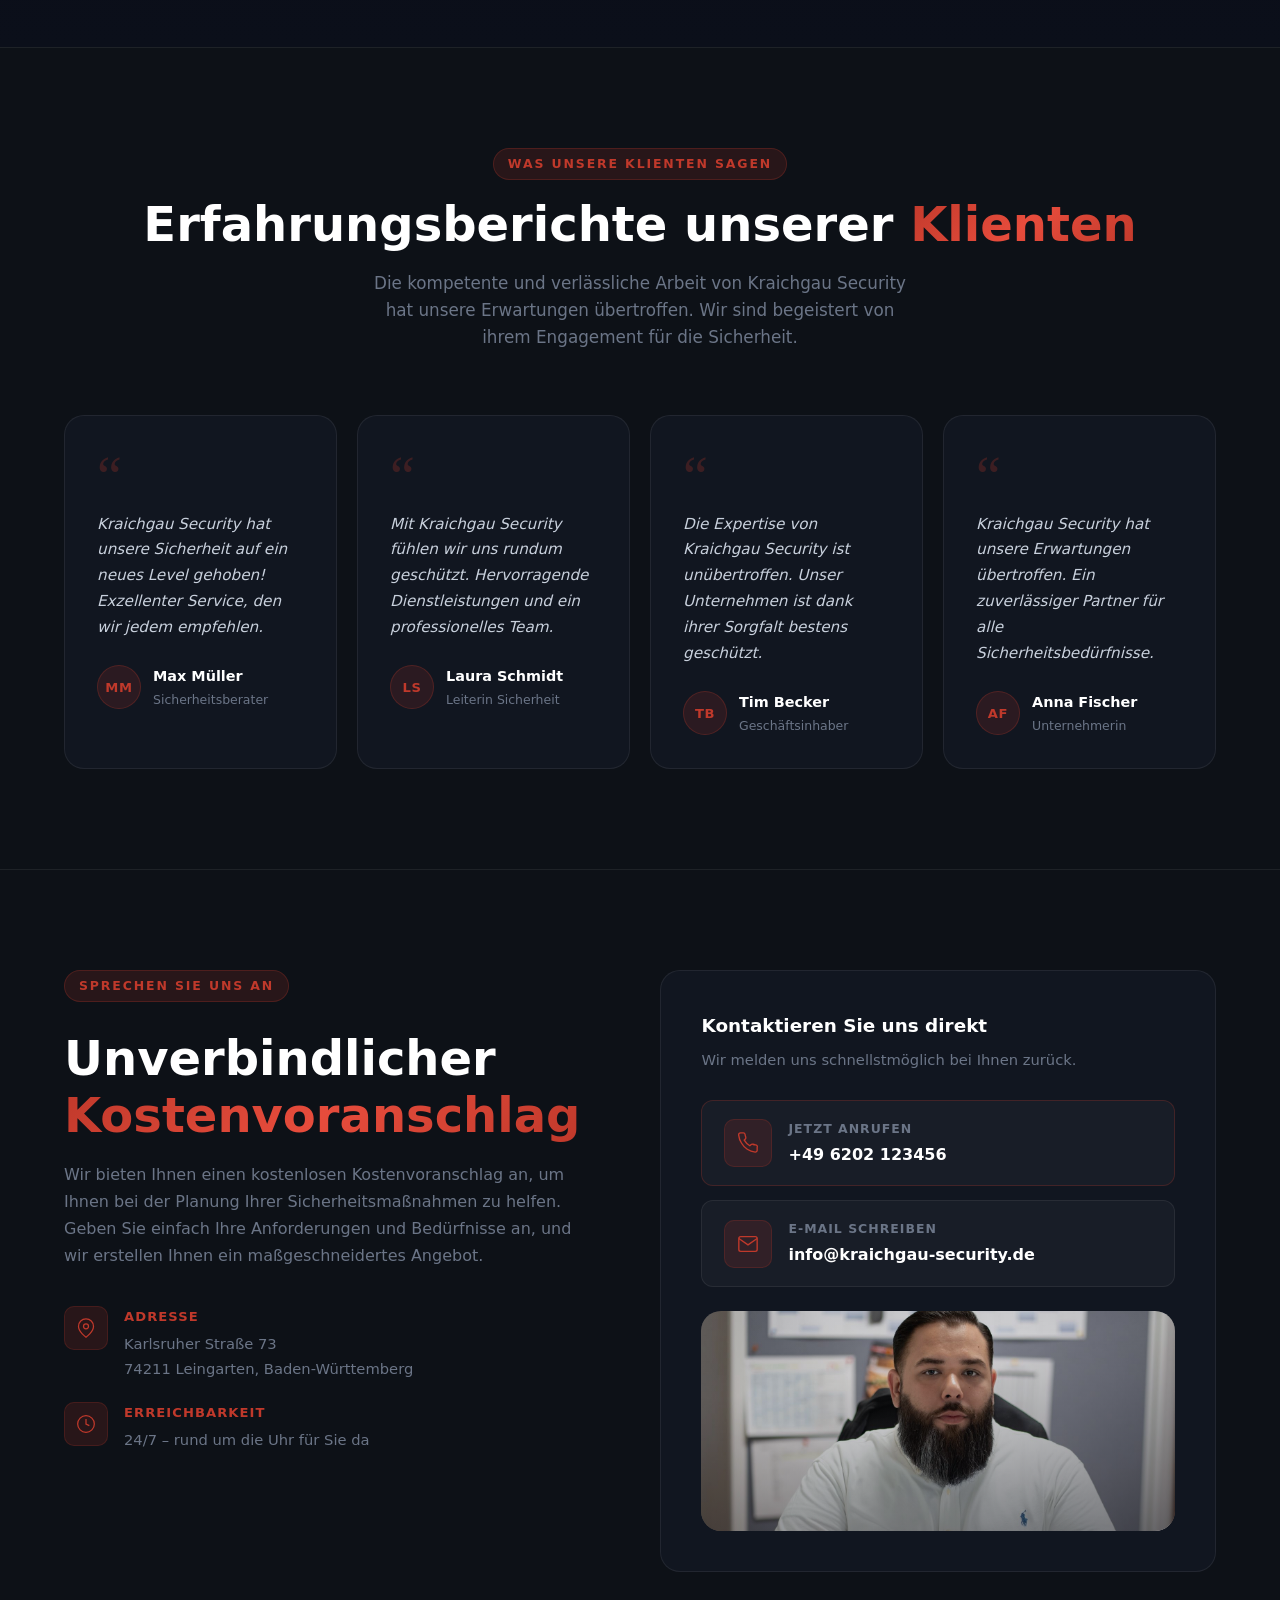
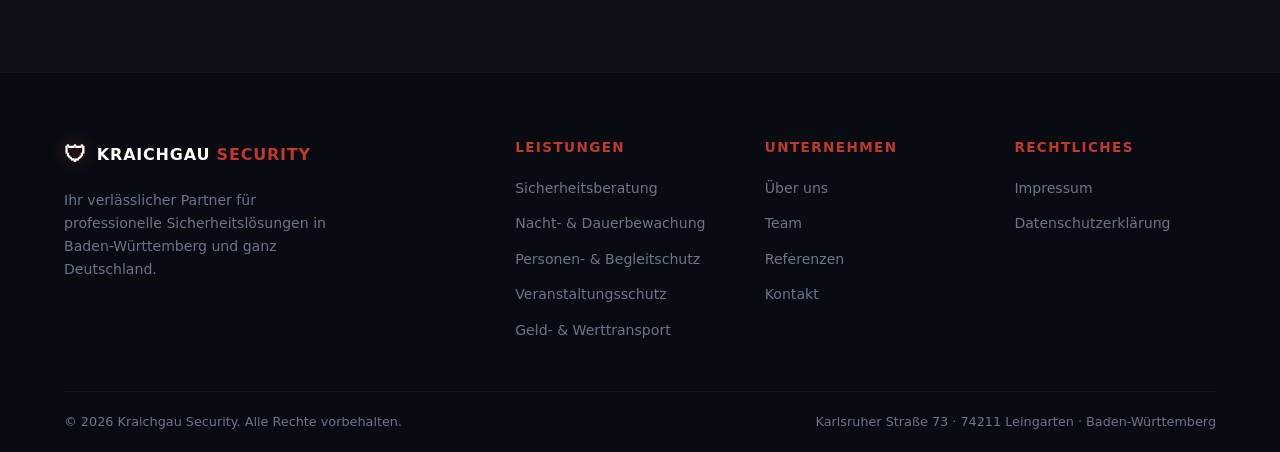
==== commit 8f648705: "Personenkarten in Über-uns als große Porträt-Cards (3:4) Co-Authored-By: Claude Sonnet 4.6 <noreply@" ====
--- a/index.html
+++ b/index.html
@@ -17,7 +17,7 @@
         <span class="logo-text">KRAICHGAU <strong>SECURITY</strong></span>
       </a>
       <ul class="nav-links">
-        <li><a href="#leistungen">Leistungen</a></li>
+        <li><a href="dienstleistungen.html">Leistungen</a></li>
         <li><a href="#ueber">Über uns</a></li>
         <li><a href="#kontakt">Kontakt</a></li>
         <li><a href="tel:+496202123456" class="nav-cta">Jetzt anrufen</a></li>
@@ -27,7 +27,7 @@
       </button>
     </div>
     <div class="mobile-menu" id="mobileMenu">
-      <a href="#leistungen">Leistungen</a>
+      <a href="dienstleistungen.html">Leistungen</a>
       <a href="#ueber">Über uns</a>
       <a href="#kontakt">Kontakt</a>
       <a href="tel:+496202123456" class="nav-cta">Jetzt anrufen</a>
@@ -271,15 +271,19 @@
           <div class="ueber-person-photo-wrap">
             <img src="bilder/Gesch%C3%A4ftf%C3%BChrender%20geselllschafter%20Florin%20Luma.jpeg" alt="Florin Luma" class="ueber-person-photo">
           </div>
-          <h4>Florin Luma</h4>
-          <span class="ueber-person-role">Geschäftsführender Gesellschafter</span>
+          <div class="ueber-person-info">
+            <h4>Florin Luma</h4>
+            <span class="ueber-person-role">Geschäftsführender Gesellschafter</span>
+          </div>
         </div>
         <div class="ueber-person">
           <div class="ueber-person-photo-wrap">
             <img src="bilder/Betriebsleiter%20Jetmir.jpeg" alt="Jetmir Hajolli" class="ueber-person-photo">
           </div>
-          <h4>Jetmir Hajolli</h4>
-          <span class="ueber-person-role">Betriebsleiter</span>
+          <div class="ueber-person-info">
+            <h4>Jetmir Hajolli</h4>
+            <span class="ueber-person-role">Betriebsleiter</span>
+          </div>
         </div>
       </div>
 
--- a/style.css
+++ b/style.css
@@ -92,6 +92,23 @@
 .btn-primary:hover { transform: translateY(-2px); box-shadow: 0 12px 30px rgba(192,57,43,0.4); filter: brightness(1.1); }
 .btn-primary svg { width: 18px; height: 18px; }
 
+.btn-outline {
+  display: inline-flex;
+  align-items: center;
+  gap: 8px;
+  background: transparent;
+  color: var(--white);
+  font-weight: 700;
+  font-size: 0.95rem;
+  padding: 13px 28px;
+  border-radius: var(--radius);
+  border: 1px solid var(--border);
+  cursor: pointer;
+  transition: var(--transition);
+  text-decoration: none;
+}
+.btn-outline:hover { border-color: rgba(192,57,43,0.5); color: var(--gold); transform: translateY(-2px); }
+
 .btn-ghost {
   display: inline-flex;
   align-items: center;
@@ -516,50 +533,73 @@
 .check { color: var(--gold); font-weight: 700; font-size: 1rem; }
 
 .ueber-personen-row {
-  display: flex;
-  justify-content: center;
-  gap: 60px;
-  margin-top: 56px;
-  padding-top: 40px;
+  display: grid;
+  grid-template-columns: repeat(2, 1fr);
+  gap: 32px;
+  max-width: 680px;
+  margin: 64px auto 0;
+  padding-top: 48px;
   border-top: 1px solid var(--border);
 }
 .ueber-person {
-  display: flex;
-  flex-direction: column;
-  align-items: center;
-  text-align: center;
+  background: var(--bg-dark);
+  border: 1px solid var(--border);
+  border-radius: var(--radius-lg);
+  overflow: hidden;
+  transition: transform var(--transition), box-shadow var(--transition), border-color var(--transition);
+}
+.ueber-person:hover {
+  transform: translateY(-5px);
+  box-shadow: 0 20px 50px rgba(0,0,0,0.5);
+  border-color: rgba(192,57,43,0.4);
 }
 .ueber-person-photo-wrap {
-  width: 130px;
-  height: 130px;
-  border-radius: 50%;
+  width: 100%;
+  aspect-ratio: 3 / 4;
   overflow: hidden;
-  border: 3px solid rgba(192,57,43,0.45);
-  margin-bottom: 16px;
-  box-shadow: 0 4px 20px rgba(0,0,0,0.4);
+  position: relative;
+}
+.ueber-person-photo-wrap::after {
+  content: '';
+  position: absolute;
+  bottom: 0; left: 0; right: 0;
+  height: 35%;
+  background: linear-gradient(to top, rgba(8,11,18,0.85) 0%, transparent 100%);
+  pointer-events: none;
 }
 .ueber-person-photo {
   width: 100%;
   height: 100%;
   object-fit: cover;
   object-position: center top;
-}
-.ueber-person h4 {
-  font-size: 1rem;
+  display: block;
+  transition: transform 0.6s ease;
+}
+.ueber-person:hover .ueber-person-photo { transform: scale(1.04); }
+.ueber-person-info {
+  padding: 20px 24px 24px;
+  text-align: center;
+}
+.ueber-person-info h4 {
+  font-size: 1.15rem;
   font-weight: 700;
   color: var(--white);
-  margin-bottom: 6px;
+  margin-bottom: 8px;
 }
 .ueber-person-role {
+  display: inline-block;
   font-size: 0.75rem;
   font-weight: 600;
   text-transform: uppercase;
   letter-spacing: 0.1em;
   color: var(--gold);
-}
-@media (max-width: 480px) {
-  .ueber-personen-row { gap: 32px; }
-  .ueber-person-photo-wrap { width: 100px; height: 100px; }
+  background: var(--gold-dim);
+  border: 1px solid rgba(192,57,43,0.25);
+  padding: 4px 12px;
+  border-radius: 100px;
+}
+@media (max-width: 560px) {
+  .ueber-personen-row { grid-template-columns: 1fr; max-width: 300px; }
 }
 
 /* ============================================
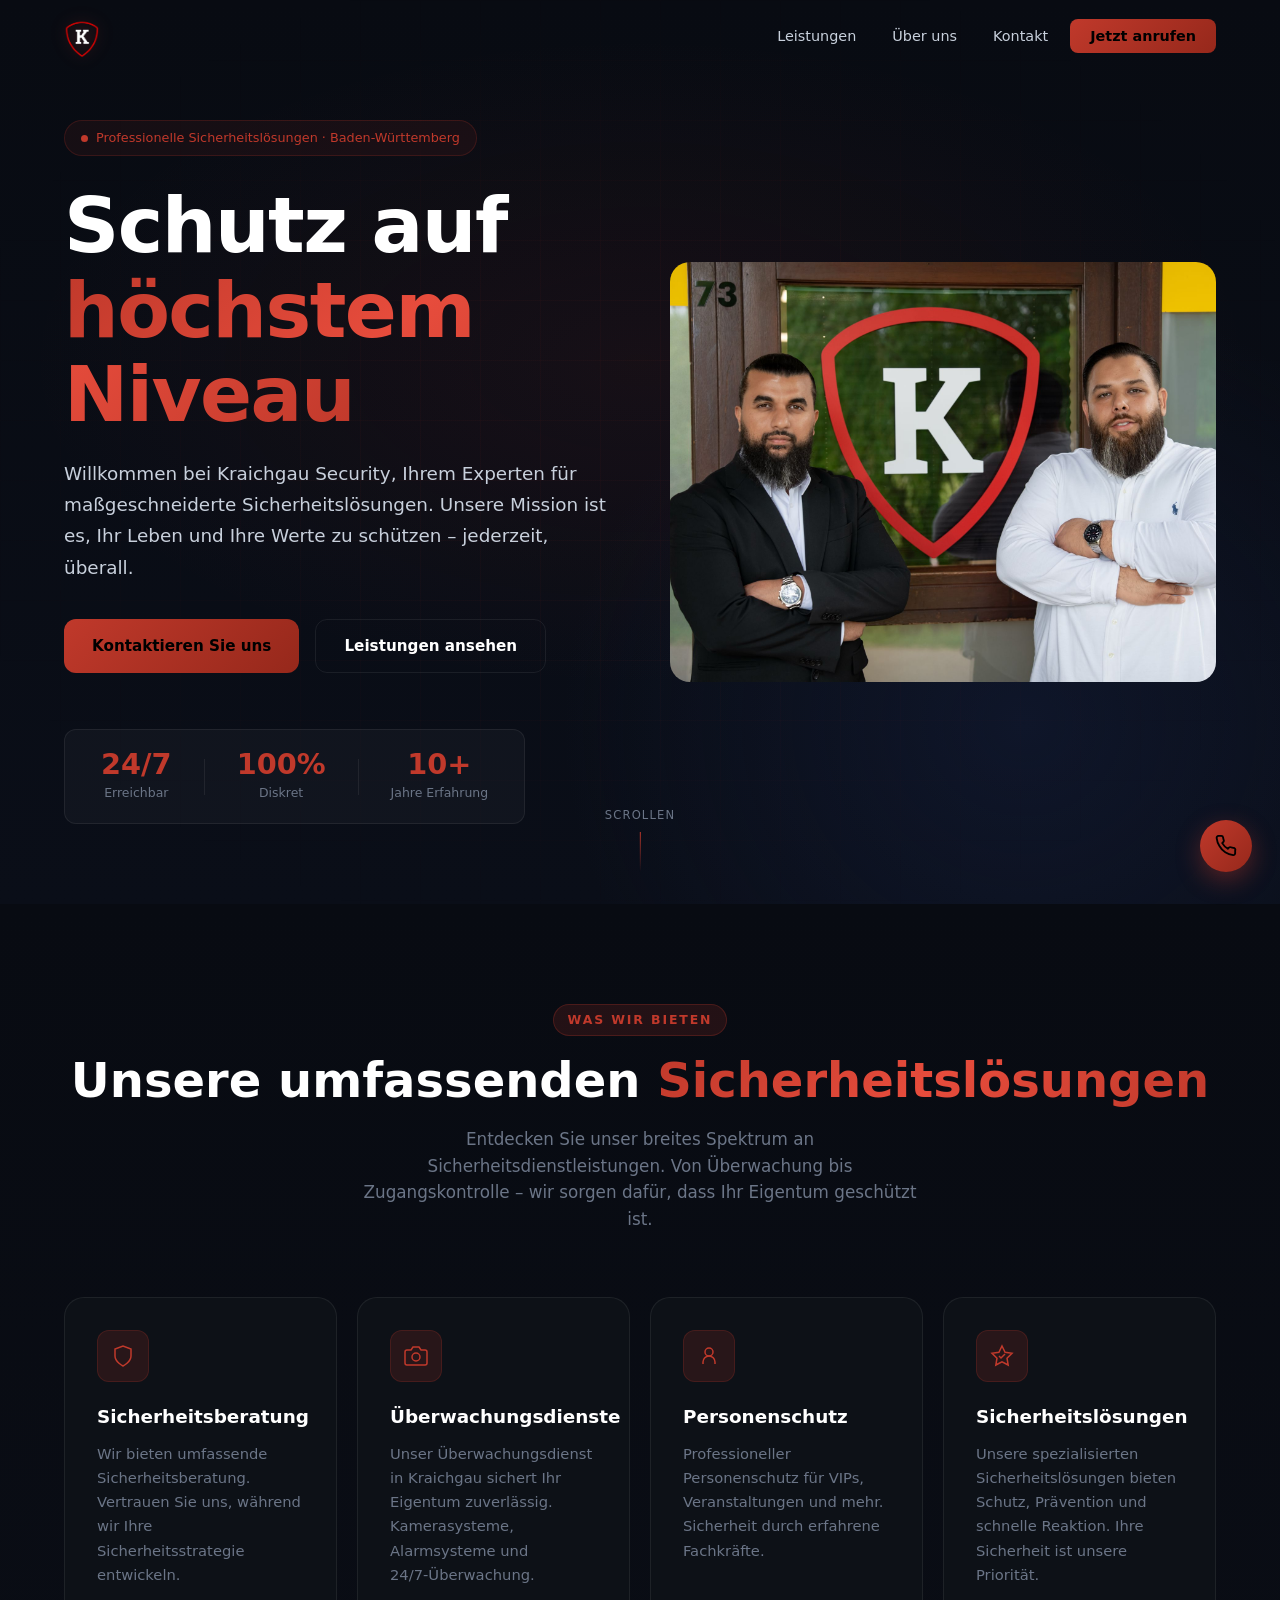
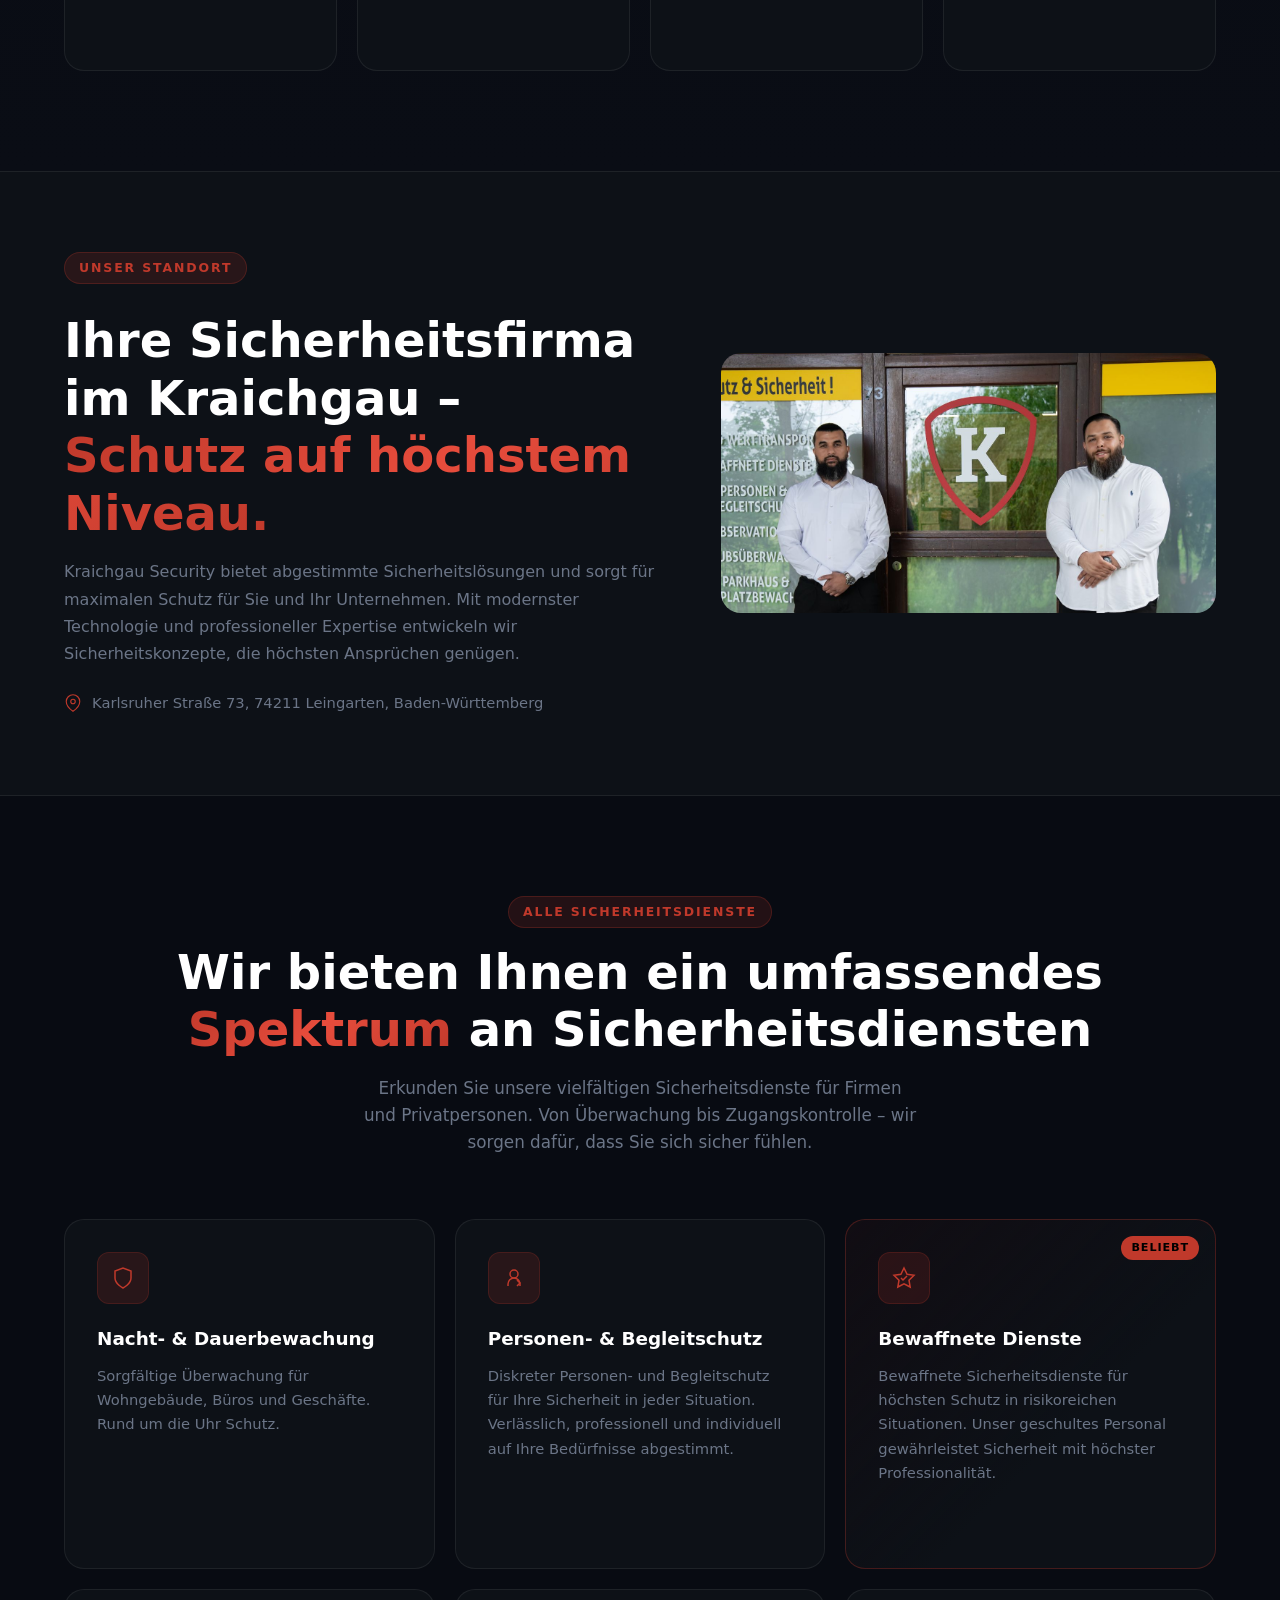
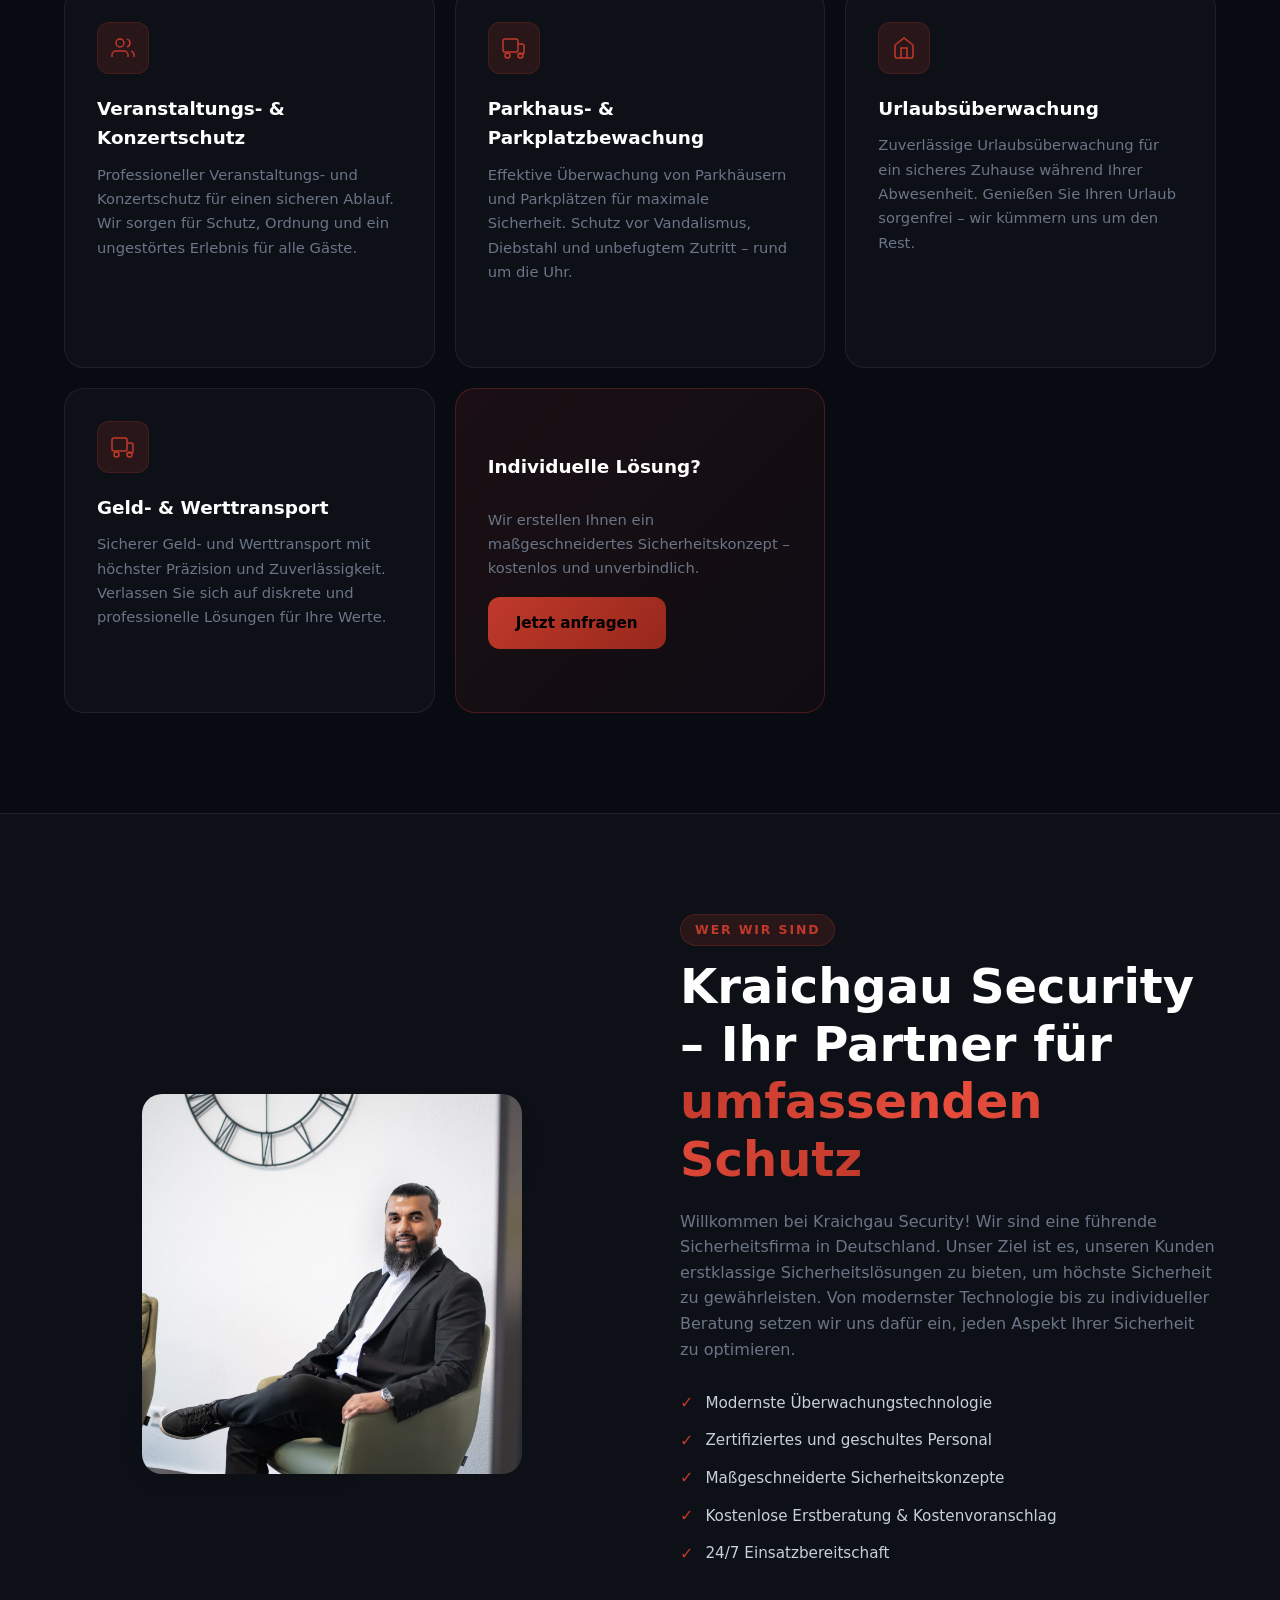
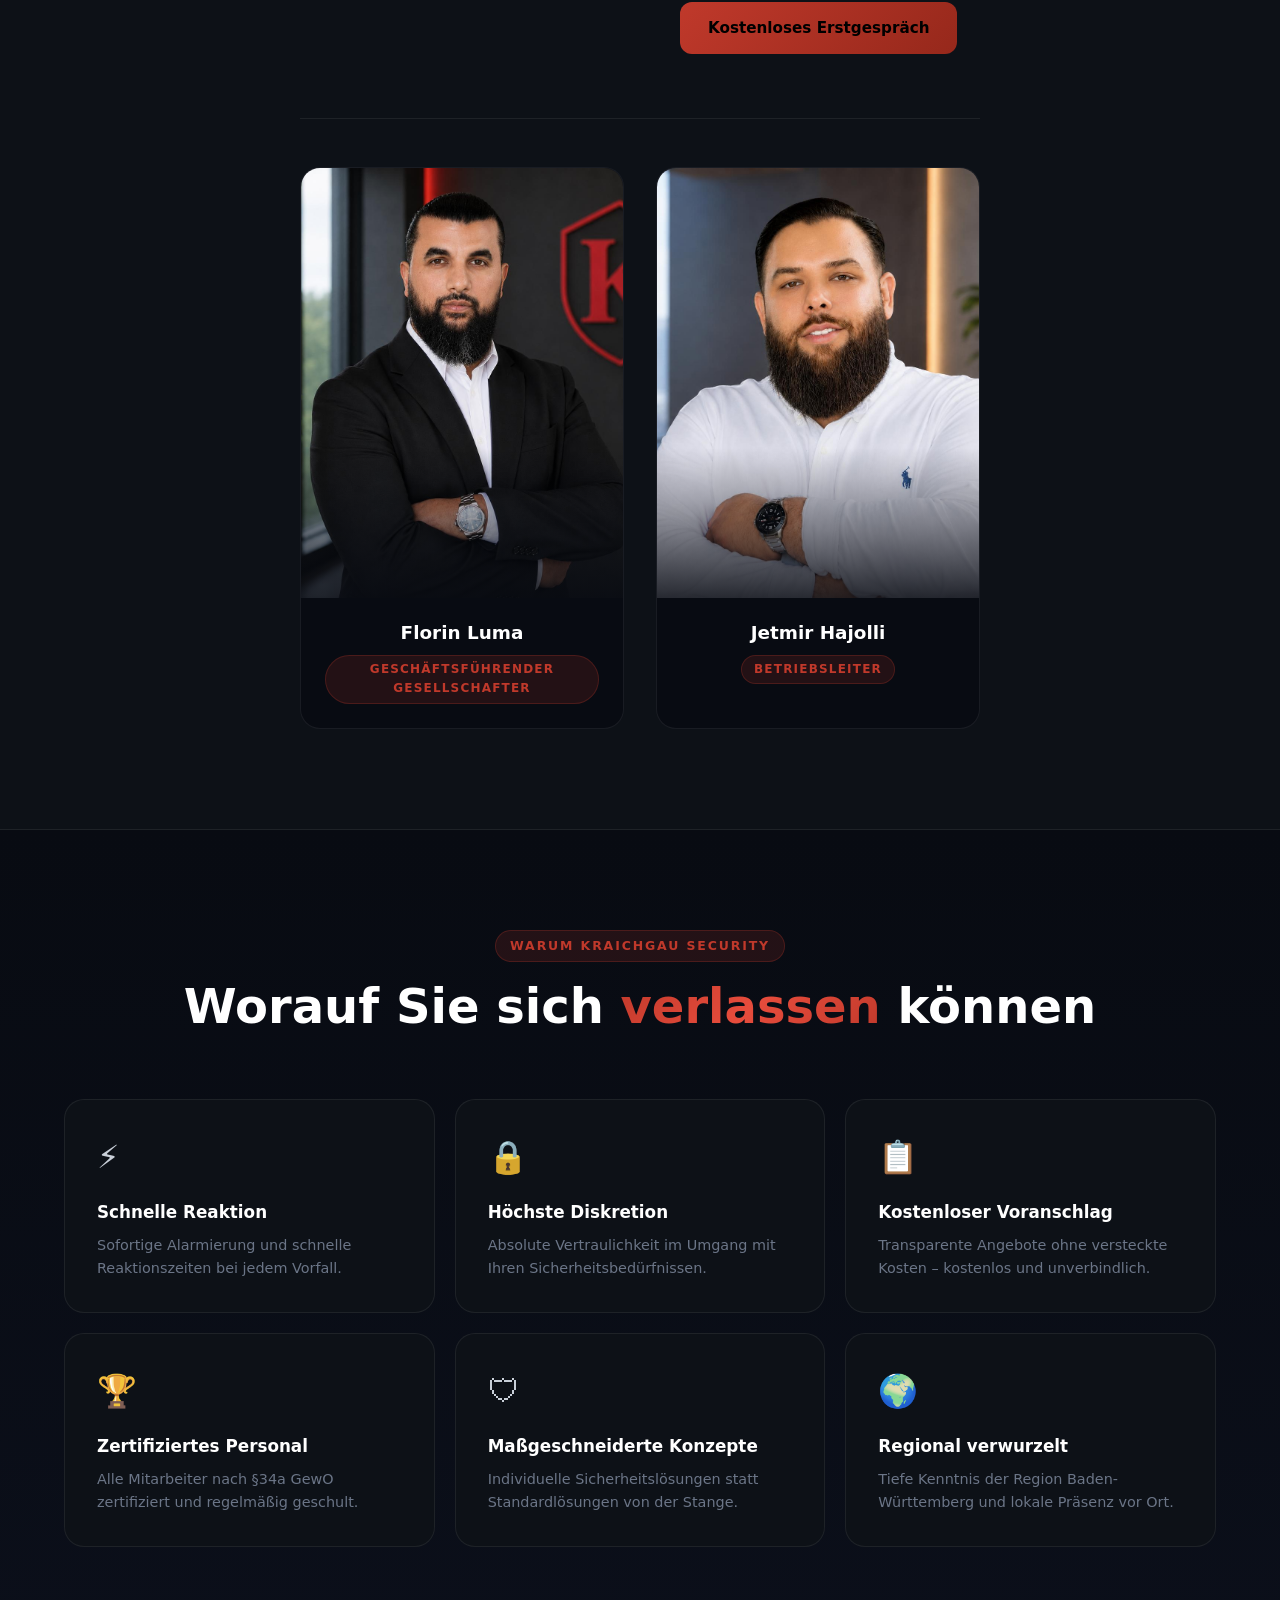
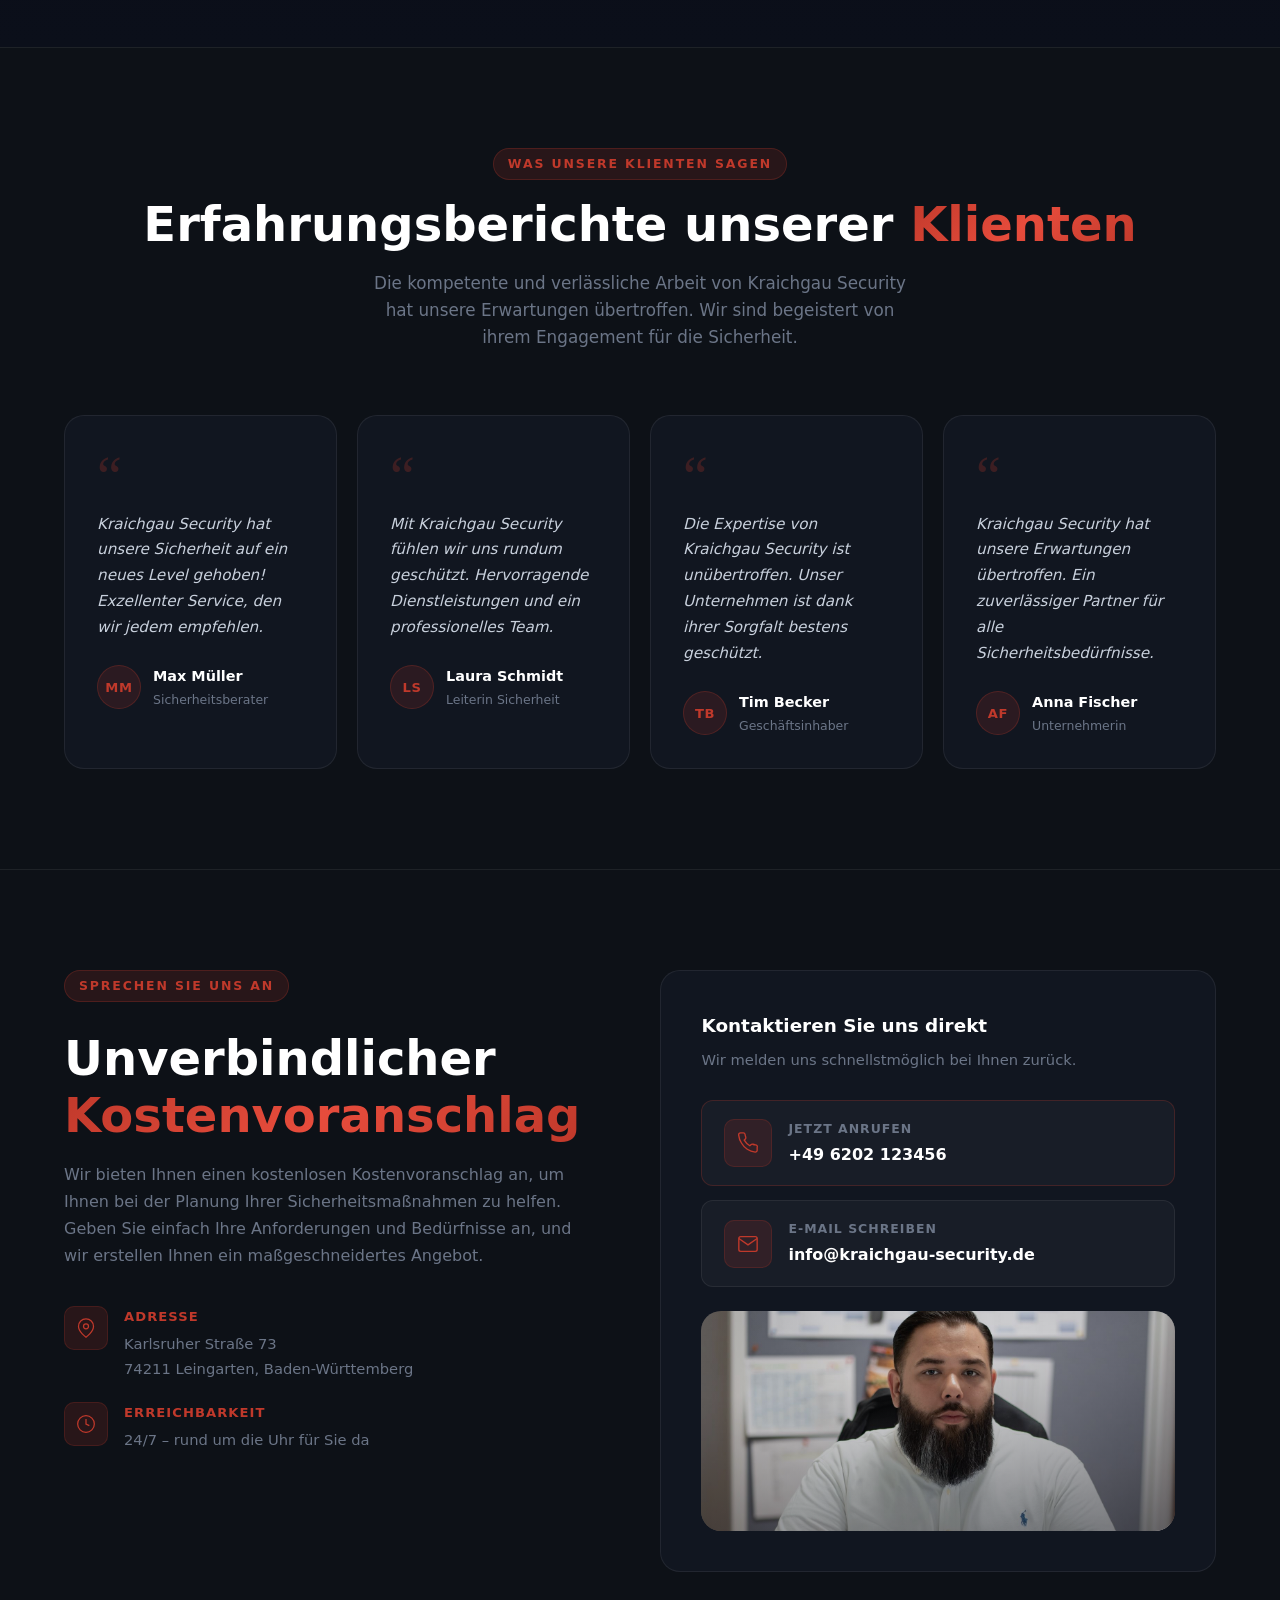
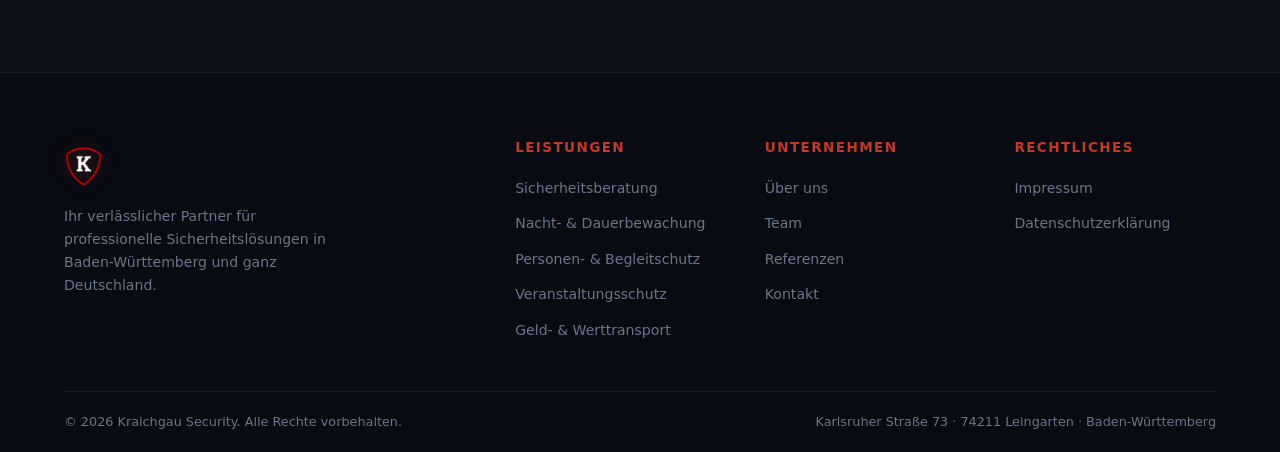
==== commit dc8608fa: "Logo-Bild in Navigation und Footer aller Seiten eingebaut Co-Authored-By: Claude Sonnet 4.6 <noreply" ====
--- a/index.html
+++ b/index.html
@@ -1,4 +1,4 @@
-<!DOCTYPE html>
+﻿<!DOCTYPE html>
 <html lang="de">
 <head>
   <meta charset="UTF-8" />
@@ -13,8 +13,7 @@
   <nav id="navbar">
     <div class="nav-inner">
       <a href="#hero" class="logo">
-        <span class="logo-icon">🛡</span>
-        <span class="logo-text">KRAICHGAU <strong>SECURITY</strong></span>
+        <img src="bilder/logo.png" alt="Kraichgau Security" class="logo-img">
       </a>
       <ul class="nav-links">
         <li><a href="dienstleistungen.html">Leistungen</a></li>
@@ -465,8 +464,7 @@
       <div class="footer-top">
         <div class="footer-brand">
           <a href="#hero" class="logo">
-            <span class="logo-icon">🛡</span>
-            <span class="logo-text">KRAICHGAU <strong>SECURITY</strong></span>
+        <img src="bilder/logo.png" alt="Kraichgau Security" class="logo-img">
           </a>
           <p>Ihr verlässlicher Partner für professionelle Sicherheitslösungen in Baden-Württemberg und ganz Deutschland.</p>
         </div>
--- a/style.css
+++ b/style.css
@@ -164,8 +164,13 @@
   color: var(--white);
   letter-spacing: 0.05em;
 }
-.logo-icon { font-size: 1.4rem; filter: drop-shadow(0 0 8px rgba(192,57,43,0.6)); }
-.logo-text strong { color: var(--gold); }
+.logo-img {
+  height: 48px;
+  width: auto;
+  display: block;
+  filter: drop-shadow(0 0 8px rgba(192,57,43,0.4));
+}
+.footer-brand .logo-img { height: 52px; }
 
 .nav-links {
   display: flex;
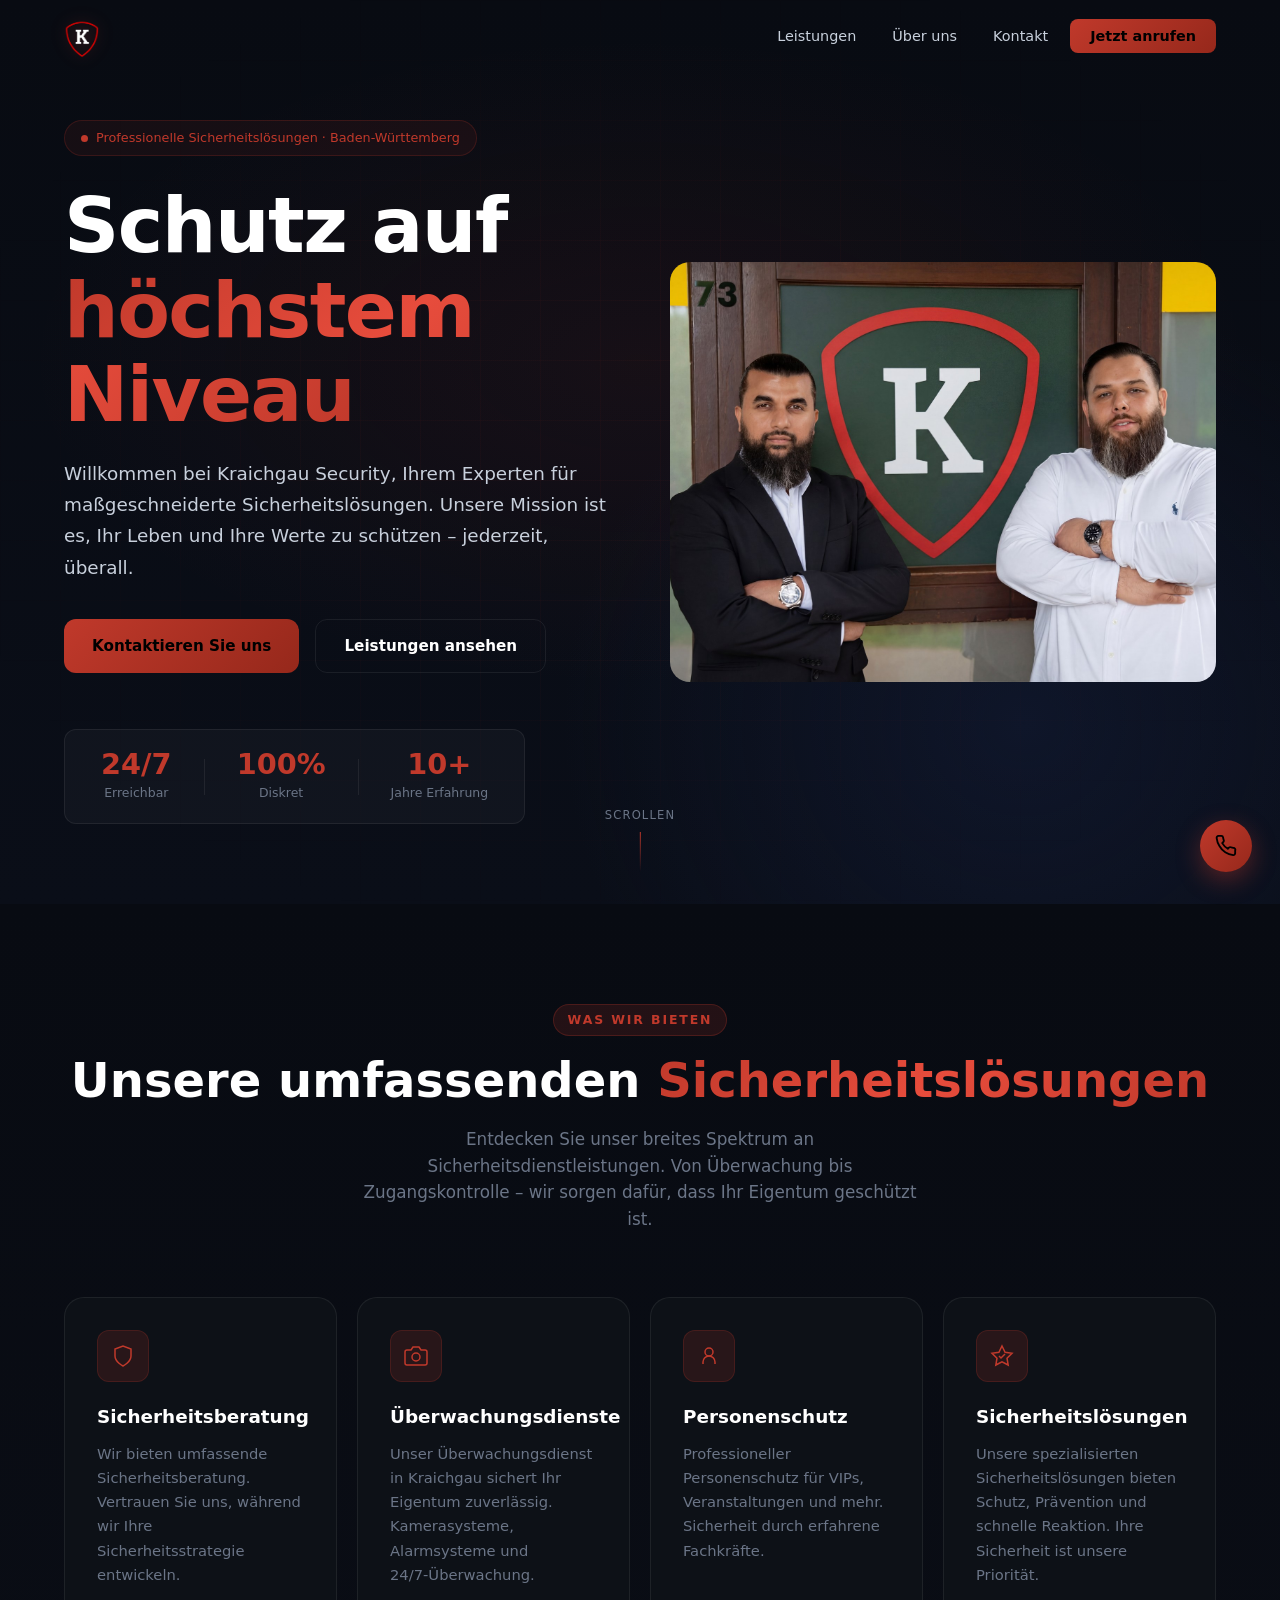
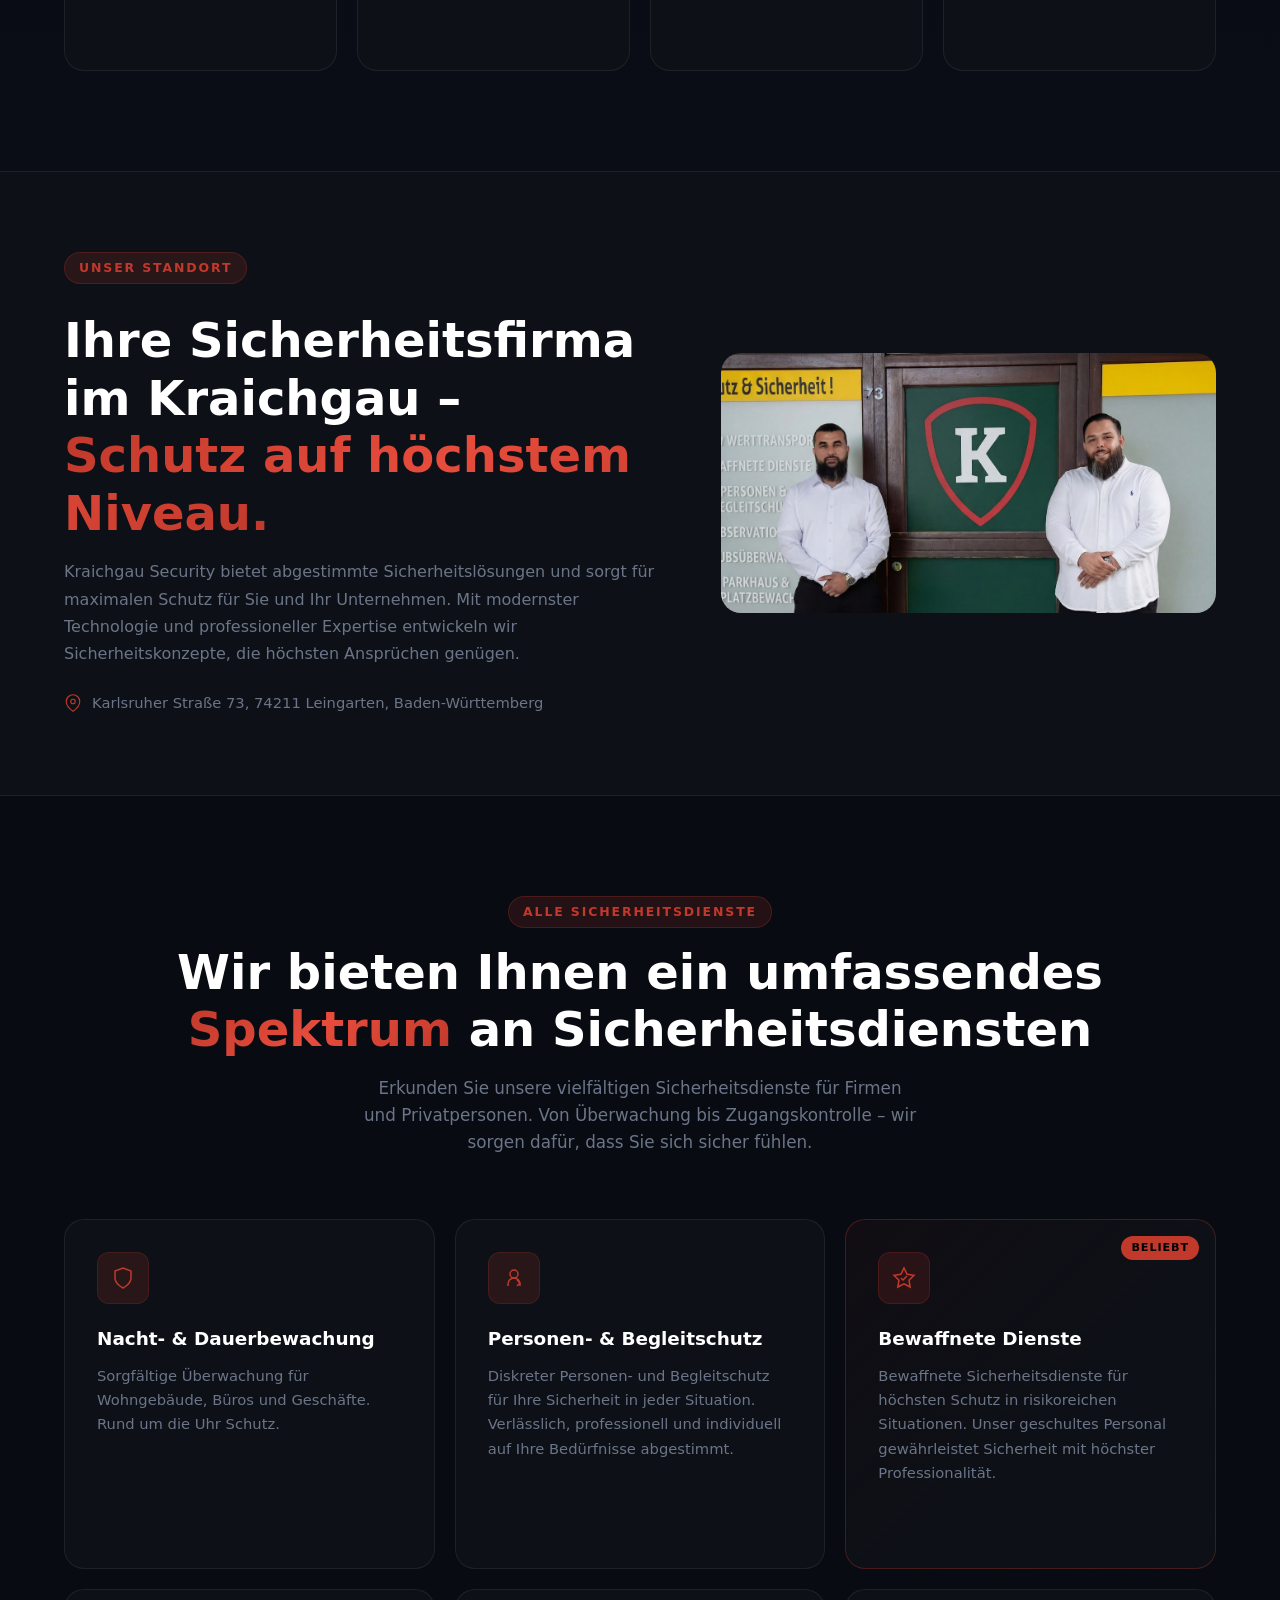
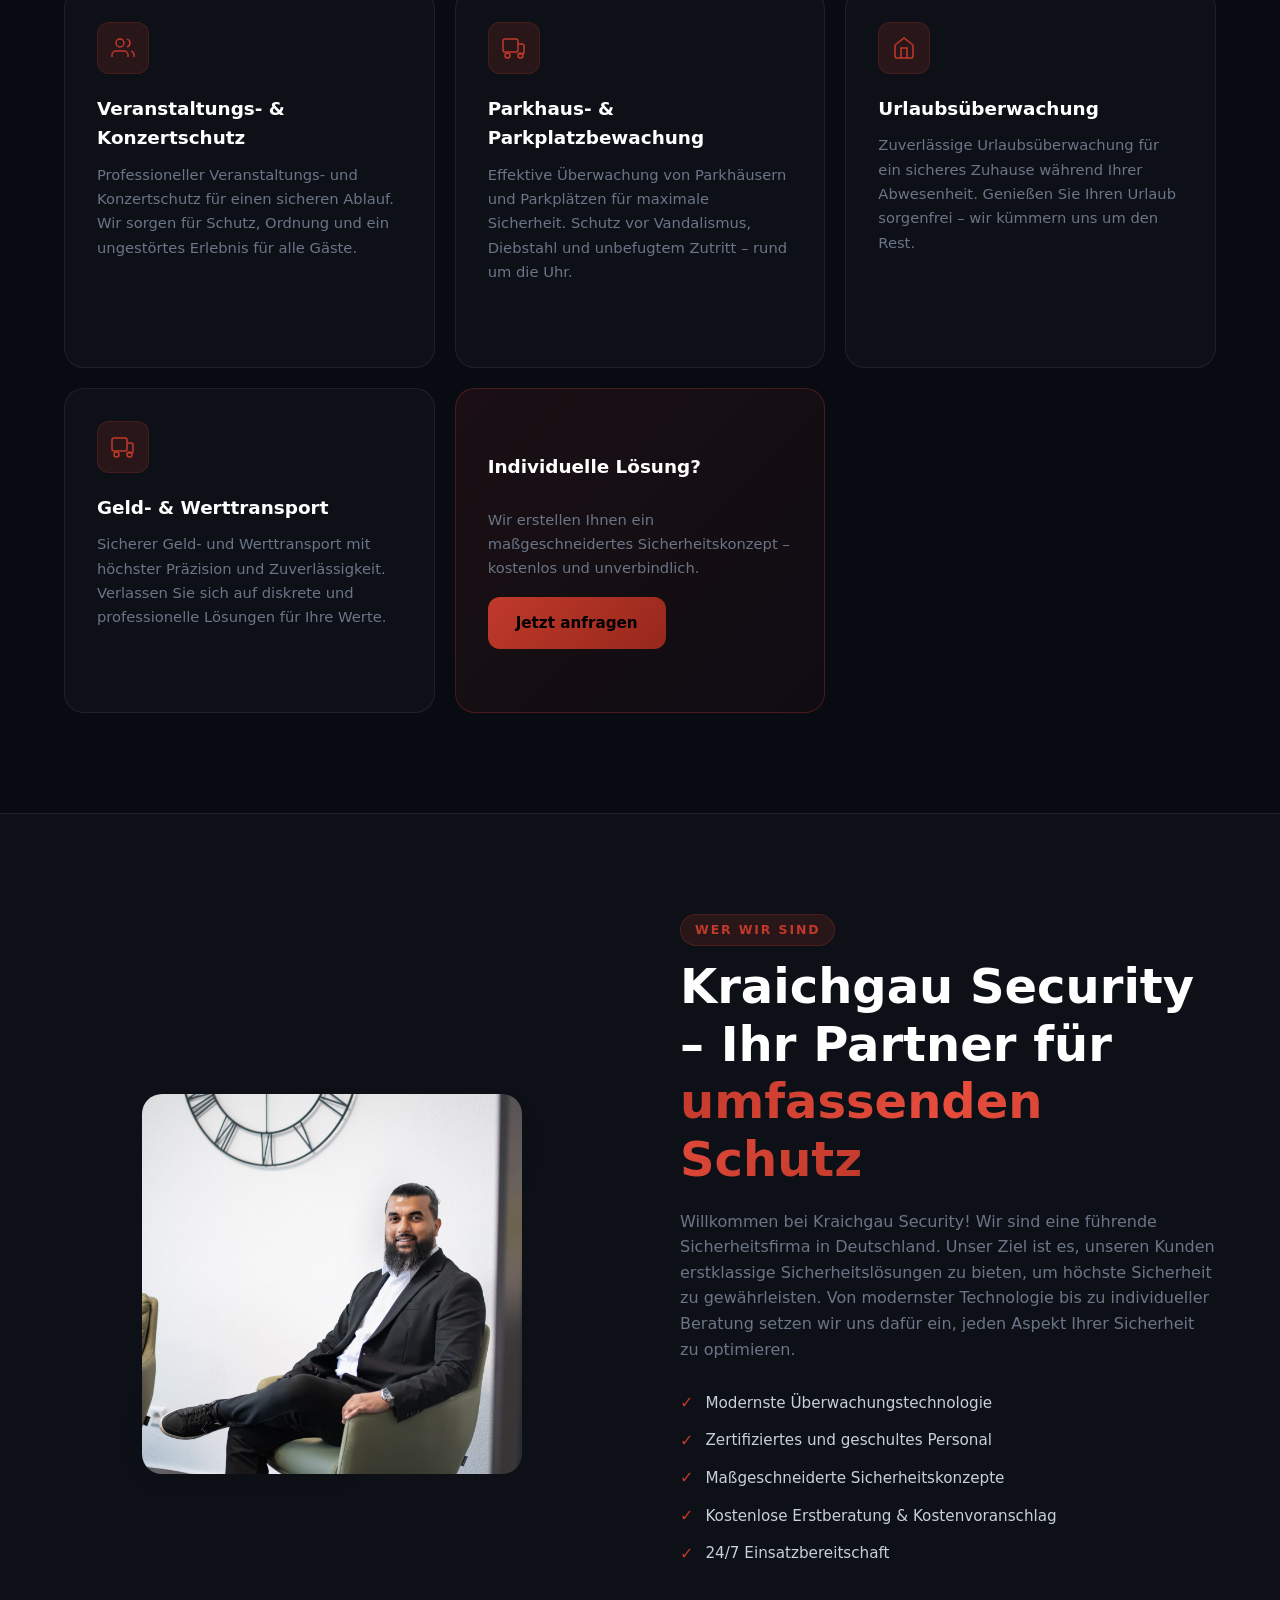
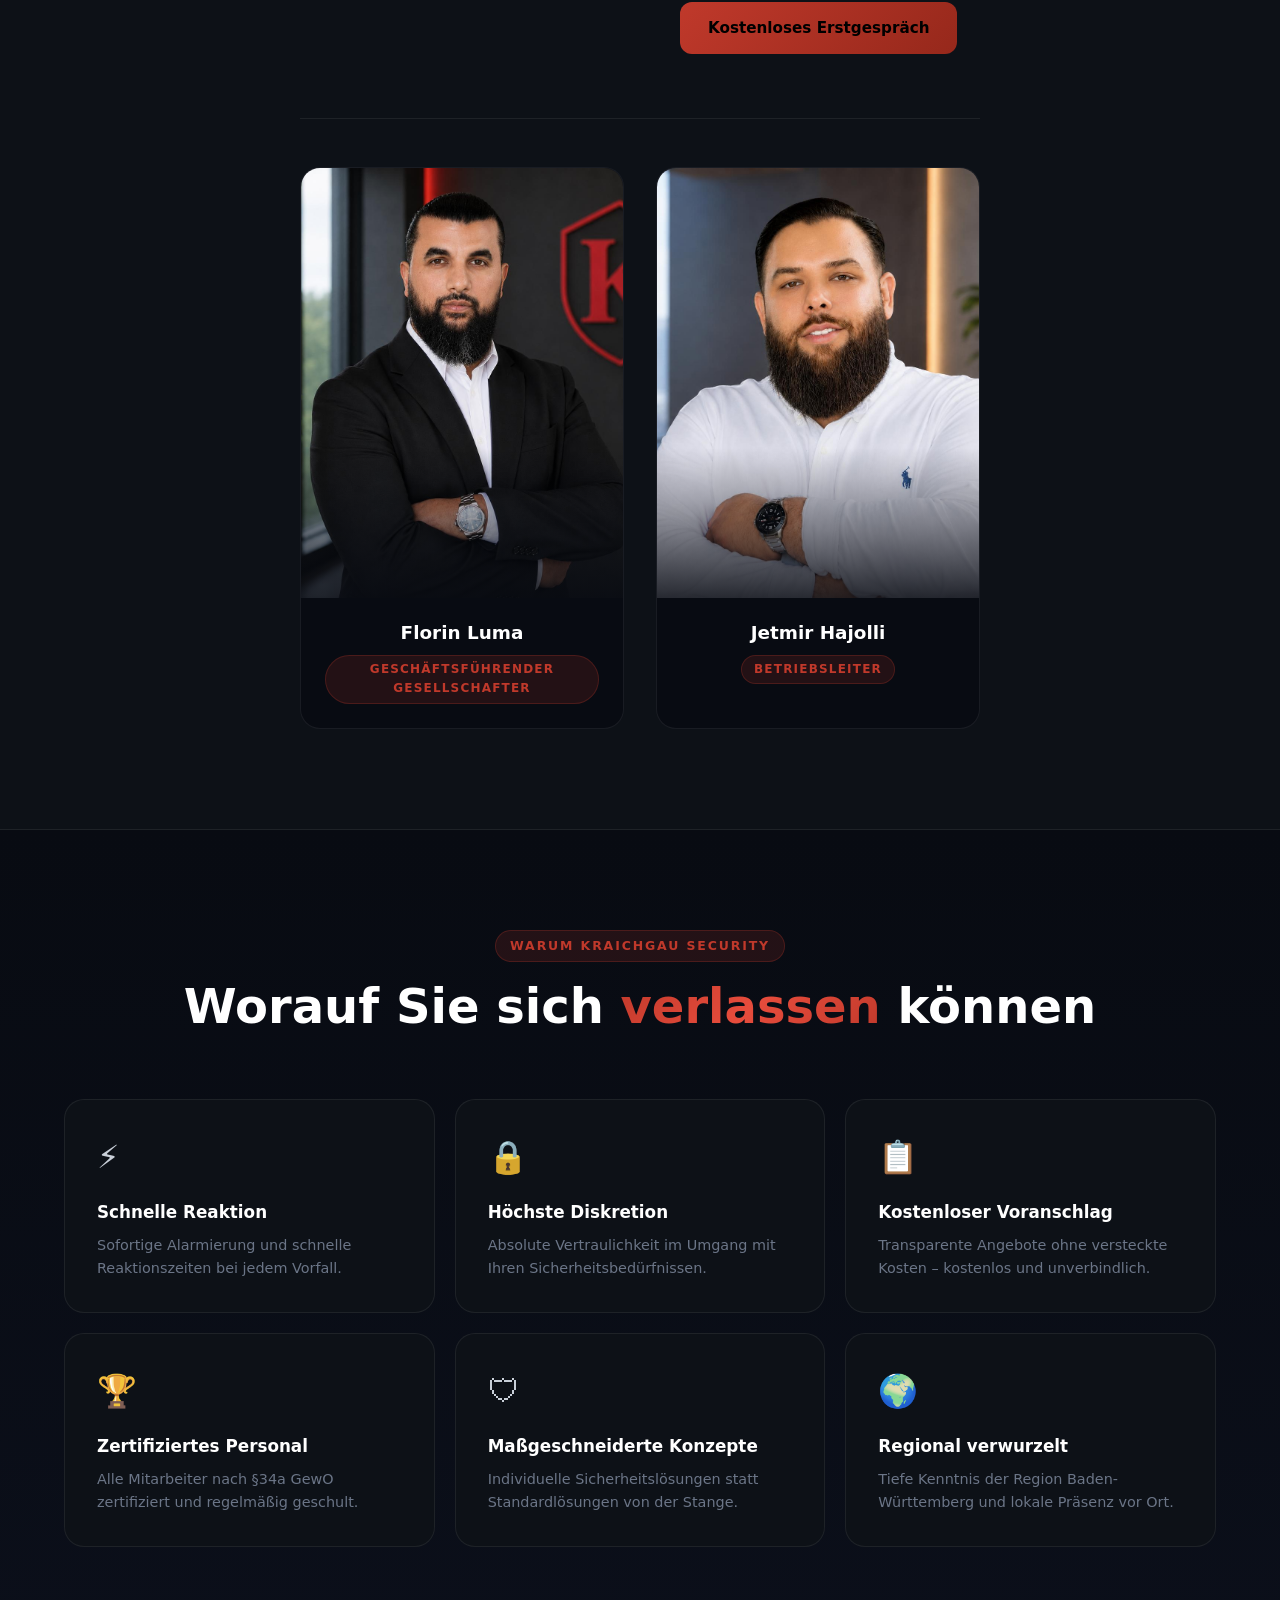
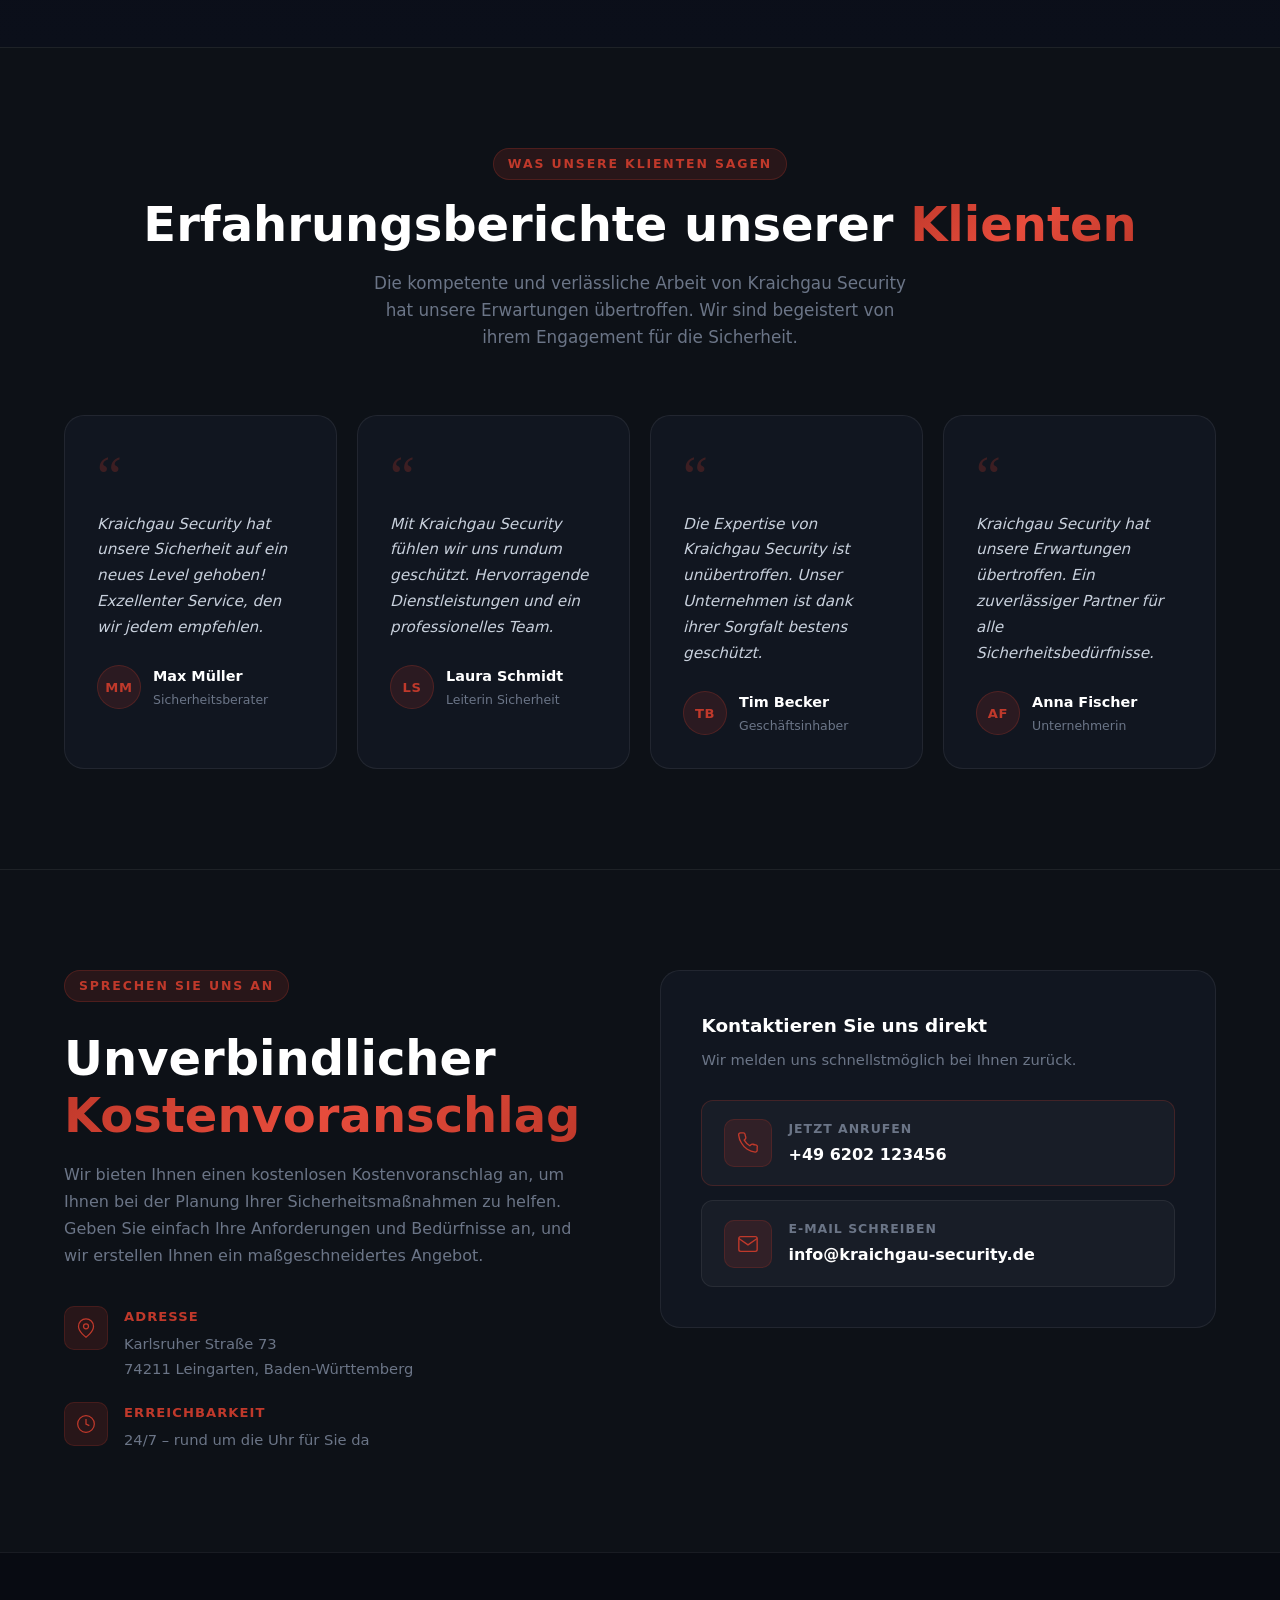
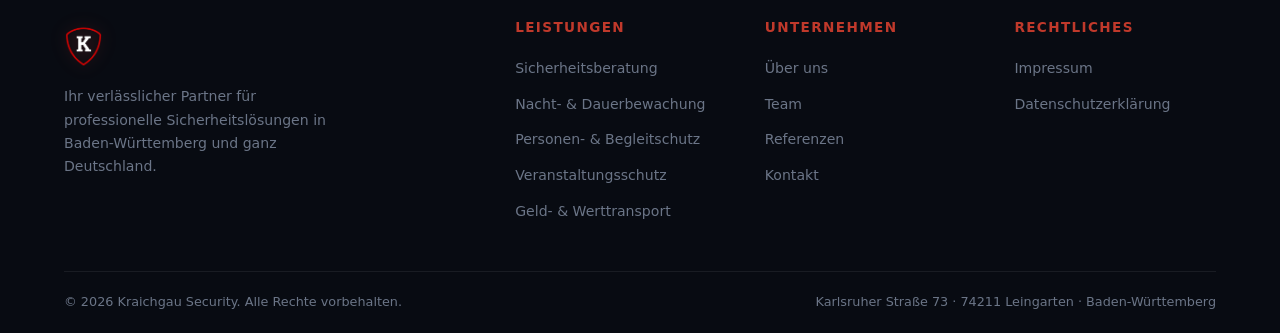
==== commit fde54fb8: "Fensterscheiben blickdicht gemacht (Spiegelung entfernt), Berater-Bild aus Kontakt raus Co-Authored-" ====
--- a/index.html
+++ b/index.html
@@ -5,6 +5,7 @@
   <meta name="viewport" content="width=device-width, initial-scale=1.0" />
   <meta name="description" content="Kraichgau Security – Schutz auf höchstem Niveau. Professionelle Sicherheitslösungen für Unternehmen, Privatpersonen und öffentliche Einrichtungen in Baden-Württemberg." />
   <title>Kraichgau Security | Schutz auf höchstem Niveau</title>
+  <link rel="icon" href="bilder/logo.png" type="image/png" />
   <link rel="stylesheet" href="style.css?v=2" />
 </head>
 <body>
@@ -73,7 +74,7 @@
       </div>
       <div class="hero-visual">
         <div class="hero-img-frame">
-          <img src="bilder/WhatsApp%20Image%202026-05-30%20at%2012.42.10.jpeg" alt="Kraichgau Security Geschäftsführer" class="hero-img-real">
+          <img src="bilder/WhatsApp%20Image%202026-05-30%20at%2012.42.10-fixed.jpeg" alt="Kraichgau Security Geschäftsführer" class="hero-img-real">
         </div>
       </div>
     </div>
@@ -147,7 +148,7 @@
           </div>
         </div>
         <div class="banner-img-frame">
-          <img src="bilder/WhatsApp%20Image%202026-05-30%20at%2012.42.11%20(3).jpeg" alt="Kraichgau Security Büro Leingarten" class="banner-img-real">
+          <img src="bilder/WhatsApp%20Image%202026-05-30%20at%2012.42.11%20(3)-fixed.jpeg" alt="Kraichgau Security Büro Leingarten" class="banner-img-real">
         </div>
       </div>
     </div>
@@ -449,9 +450,6 @@
                 </div>
               </a>
             </div>
-            <div class="kontakt-img-frame">
-              <img src="bilder/WhatsApp%20Image%202026-05-30%20at%2012.42.11%20(1).jpeg" alt="Ihr Sicherheitsberater" class="kontakt-img-real">
-            </div>
           </div>
         </div>
       </div>
